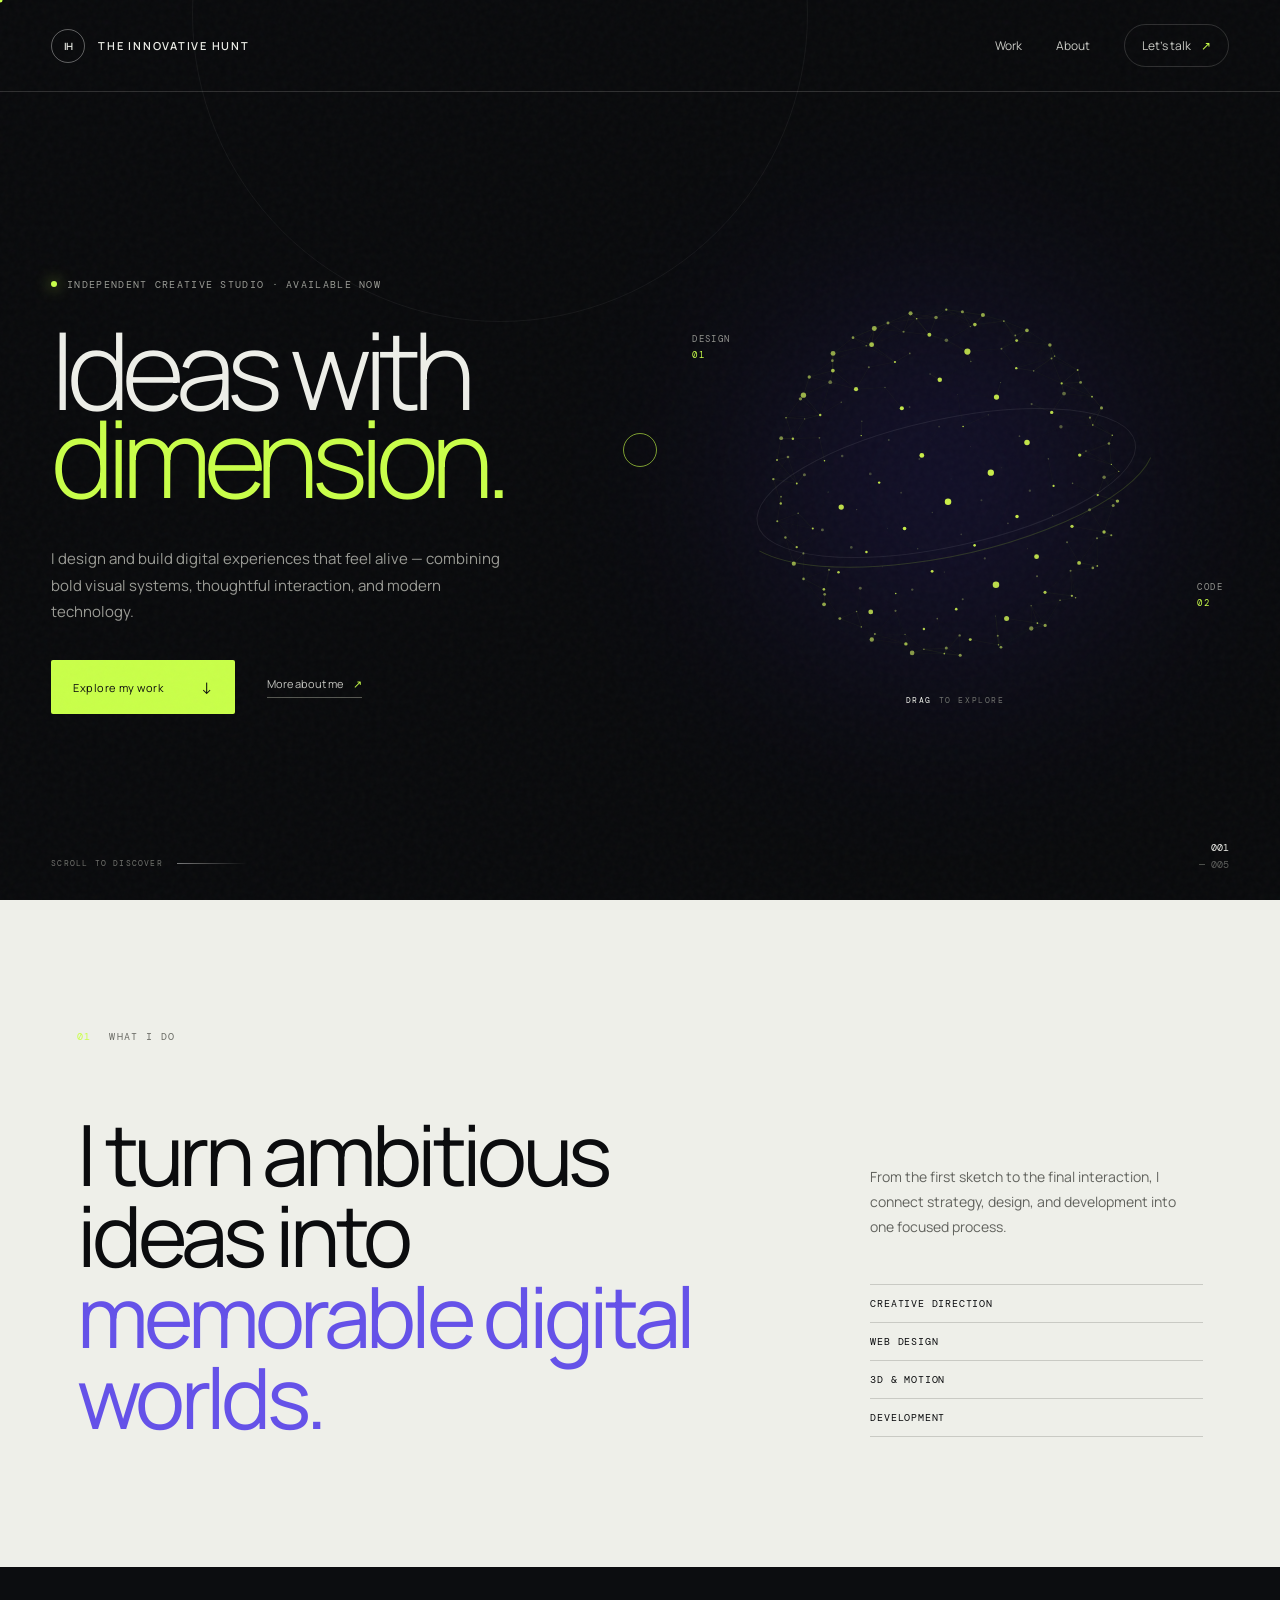
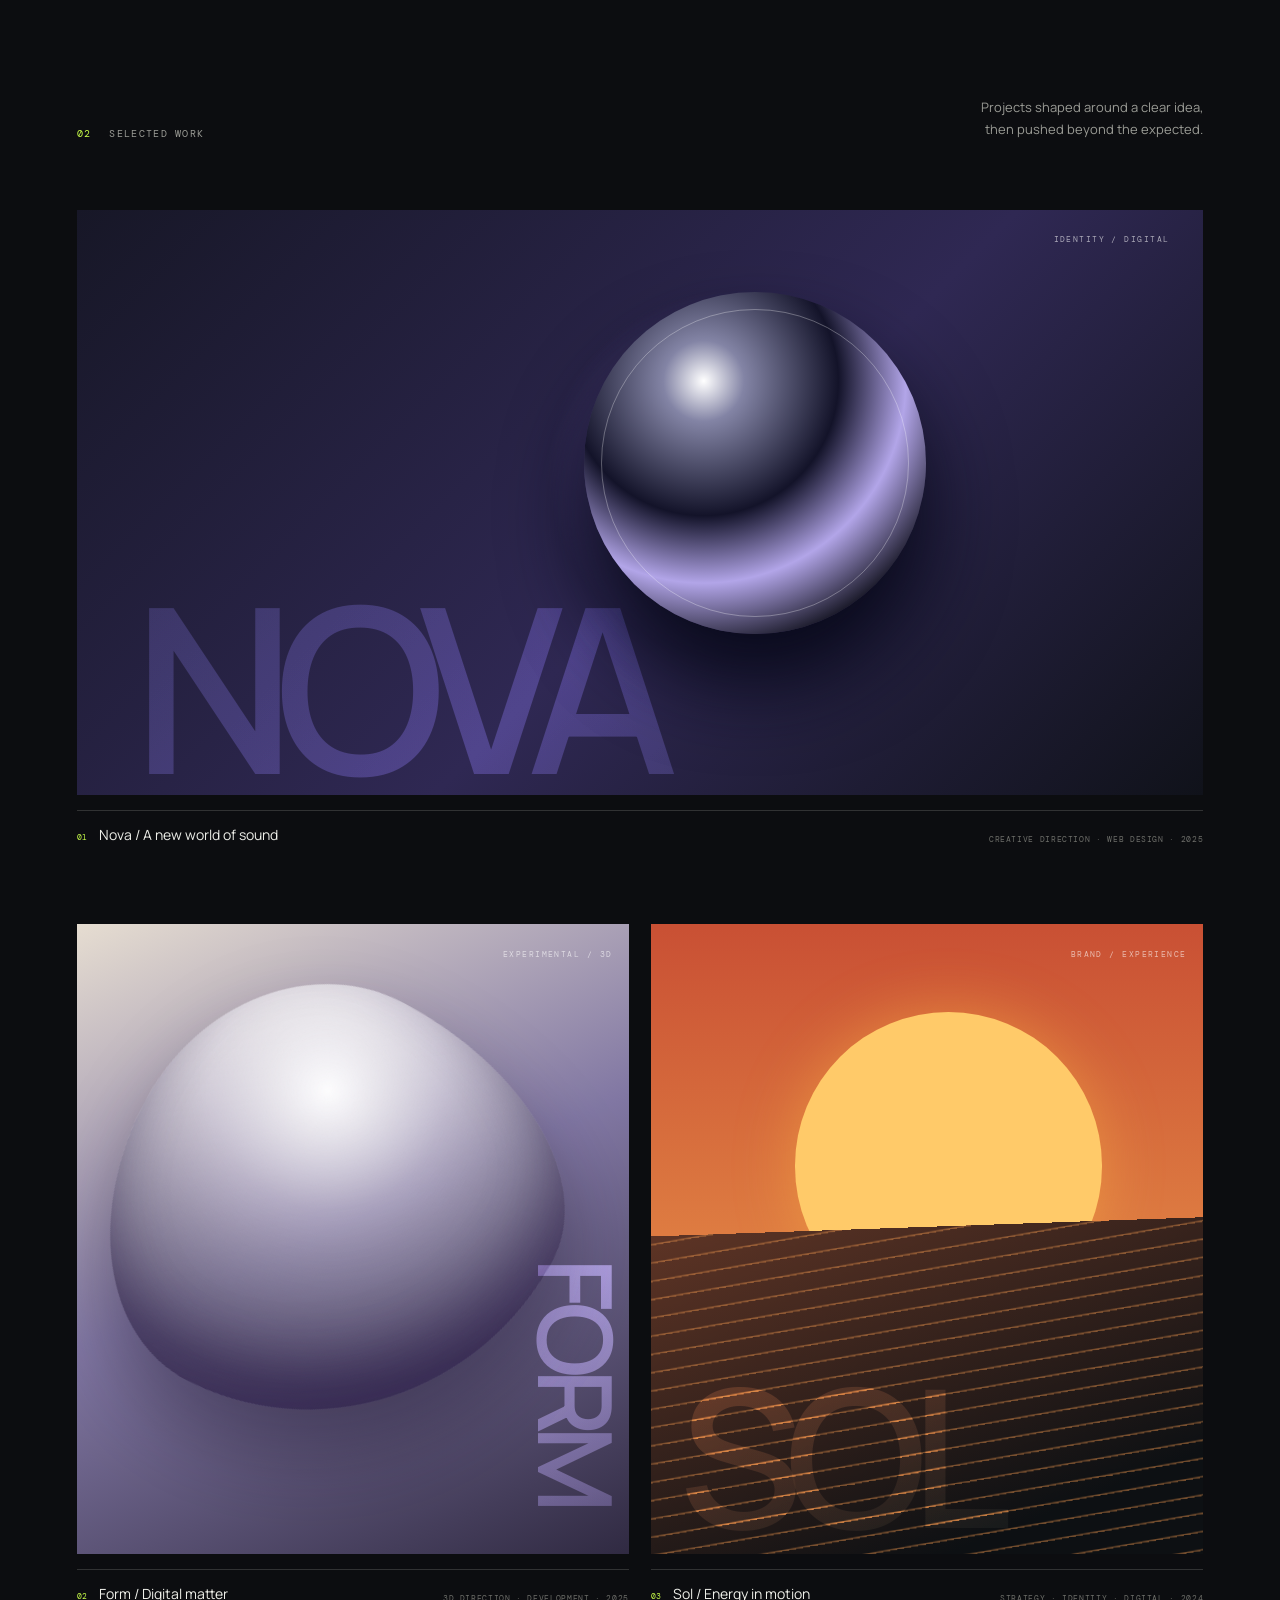
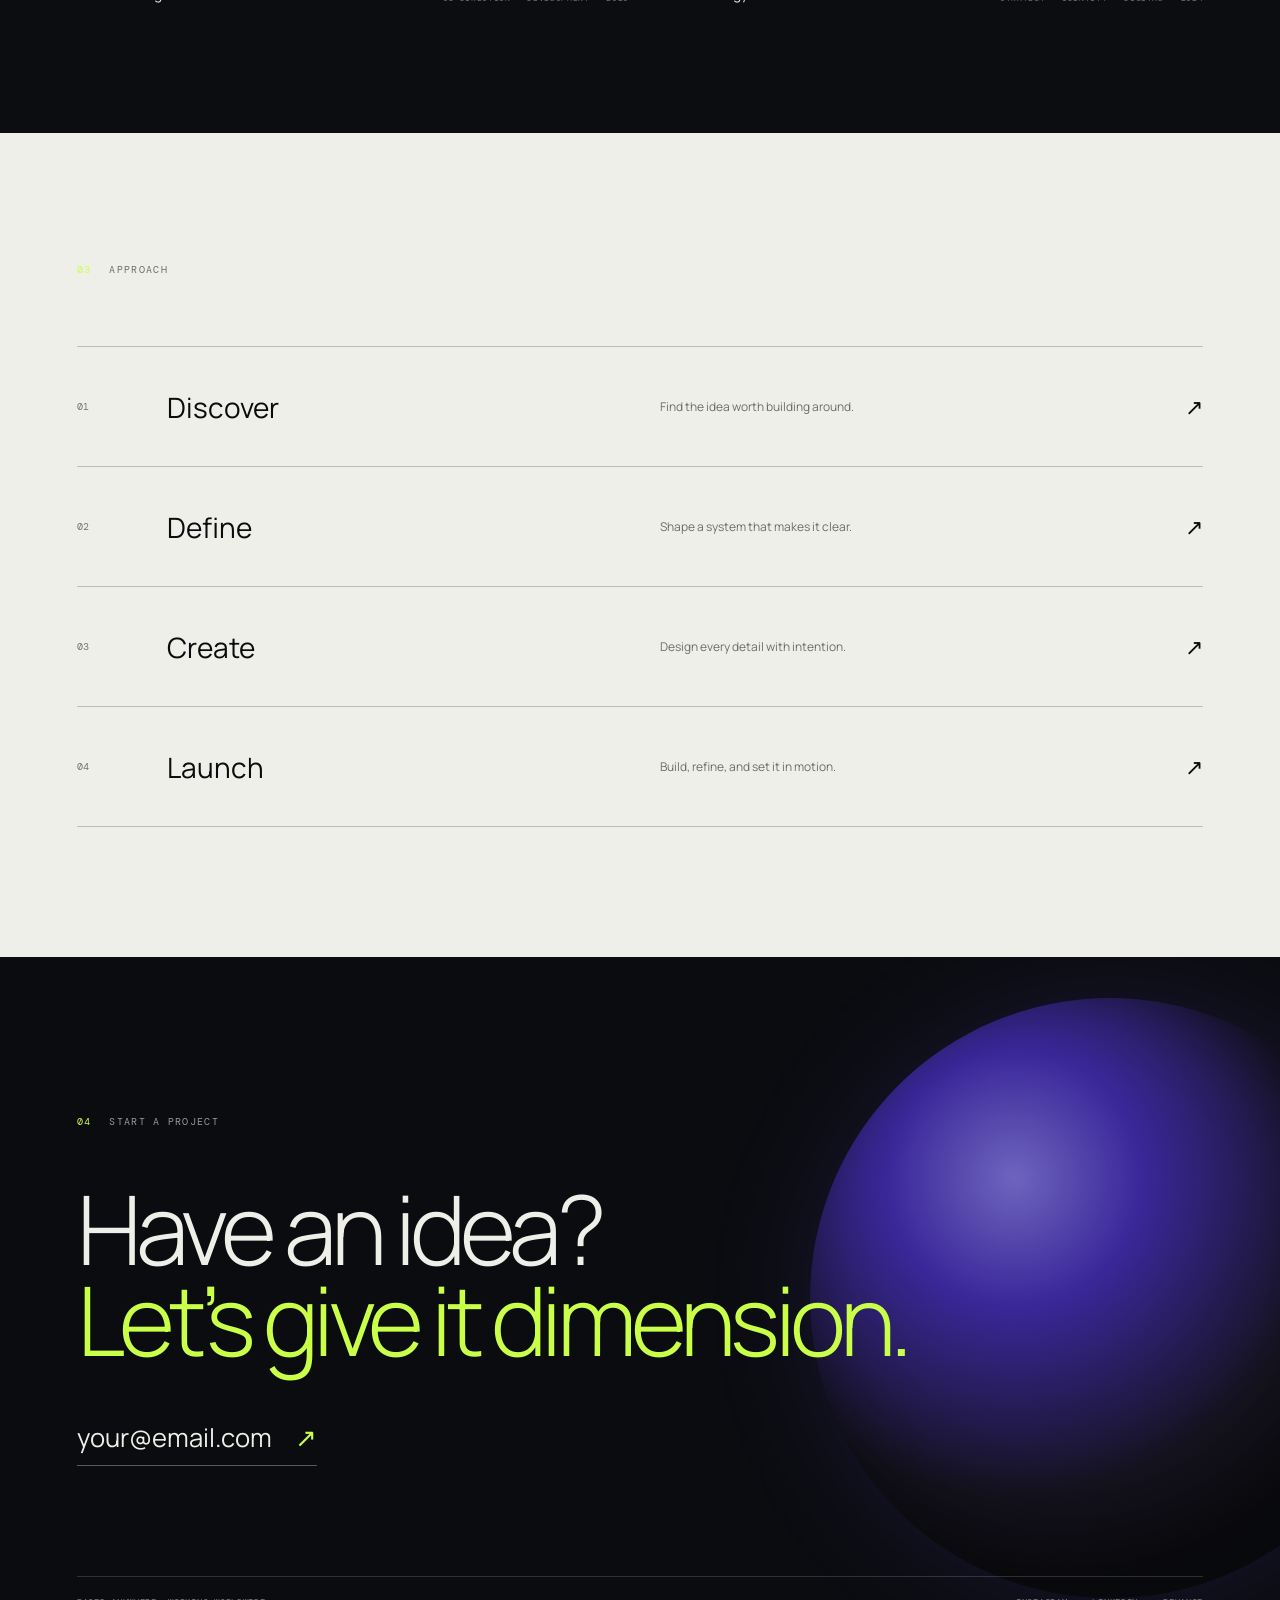
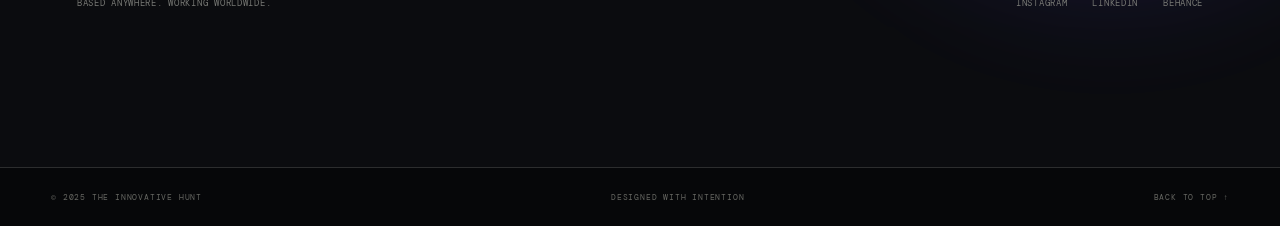
==== index.html @ 18817407 "Launch 3D portfolio website" ====
<!doctype html>
<html lang="en">
<head>
  <meta charset="UTF-8" />
  <meta name="viewport" content="width=device-width, initial-scale=1.0" />
  <meta name="description" content="The Innovative Hunt — a creative developer portfolio." />
  <title>The Innovative Hunt — Creative Portfolio</title>
  <link rel="stylesheet" href="styles.css" />
</head>
<body>
  <div class="noise" aria-hidden="true"></div>
  <div class="cursor-dot" aria-hidden="true"></div>
  <div class="cursor-ring" aria-hidden="true"></div>

  <header class="nav-wrap">
    <a class="brand magnetic" href="#top" aria-label="The Innovative Hunt home">
      <span class="brand-mark">IH</span>
      <span>THE INNOVATIVE HUNT</span>
    </a>
    <nav aria-label="Primary navigation">
      <a href="#work">Work</a>
      <a href="#about">About</a>
      <a class="nav-cta magnetic" href="#contact">Let’s talk <span>↗</span></a>
    </nav>
  </header>

  <main>
    <section class="hero" id="top">
      <div class="hero-copy reveal">
        <p class="eyebrow"><span></span> Independent creative studio · Available now</p>
        <h1>Ideas with<br><em>dimension.</em></h1>
        <p class="hero-description">I design and build digital experiences that feel alive — combining bold visual systems, thoughtful interaction, and modern technology.</p>
        <div class="hero-actions">
          <a class="button button-primary magnetic" href="#work">Explore my work <span>↓</span></a>
          <a class="text-link" href="#about">More about me <span>↗</span></a>
        </div>
      </div>

      <div class="hero-visual reveal" aria-label="Interactive 3D particle sculpture">
        <div class="visual-glow"></div>
        <canvas id="orb"></canvas>
        <div class="orbit-label orbit-label-one">DESIGN <span>01</span></div>
        <div class="orbit-label orbit-label-two">CODE <span>02</span></div>
        <div class="visual-caption"><span>DRAG</span> TO EXPLORE</div>
      </div>

      <div class="scroll-cue" aria-hidden="true">
        <span>Scroll to discover</span>
        <i></i>
      </div>
      <div class="hero-index" aria-hidden="true">001<br><span>— 005</span></div>
    </section>

    <section class="manifesto section-pad" id="about">
      <div class="section-kicker reveal"><span>01</span> What I do</div>
      <div class="manifesto-grid">
        <h2 class="reveal">I turn ambitious ideas into <em>memorable digital worlds.</em></h2>
        <div class="manifesto-copy reveal">
          <p>From the first sketch to the final interaction, I connect strategy, design, and development into one focused process.</p>
          <div class="services">
            <span>Creative direction</span>
            <span>Web design</span>
            <span>3D & motion</span>
            <span>Development</span>
          </div>
        </div>
      </div>
    </section>

    <section class="work section-pad" id="work">
      <div class="work-heading reveal">
        <div class="section-kicker"><span>02</span> Selected work</div>
        <p>Projects shaped around a clear idea,<br>then pushed beyond the expected.</p>
      </div>

      <div class="projects">
        <article class="project project-wide tilt-card reveal">
          <div class="project-art art-one">
            <div class="chrome-sphere"></div>
            <div class="project-word">NOVA</div>
            <span class="art-tag">IDENTITY / DIGITAL</span>
          </div>
          <div class="project-meta">
            <div><span>01</span><h3>Nova / A new world of sound</h3></div>
            <p>Creative direction · Web design · 2025</p>
          </div>
        </article>

        <article class="project tilt-card reveal">
          <div class="project-art art-two">
            <div class="glass-form"></div>
            <div class="project-word vertical">FORM</div>
            <span class="art-tag">EXPERIMENTAL / 3D</span>
          </div>
          <div class="project-meta">
            <div><span>02</span><h3>Form / Digital matter</h3></div>
            <p>3D direction · Development · 2025</p>
          </div>
        </article>

        <article class="project tilt-card reveal">
          <div class="project-art art-three">
            <div class="sun-disc"></div>
            <div class="terrain"></div>
            <div class="project-word">SOL</div>
            <span class="art-tag">BRAND / EXPERIENCE</span>
          </div>
          <div class="project-meta">
            <div><span>03</span><h3>Sol / Energy in motion</h3></div>
            <p>Strategy · Identity · Digital · 2024</p>
          </div>
        </article>
      </div>
    </section>

    <section class="process section-pad">
      <div class="section-kicker reveal"><span>03</span> Approach</div>
      <div class="process-list">
        <div class="process-item reveal"><span>01</span><h3>Discover</h3><p>Find the idea worth building around.</p><i>↗</i></div>
        <div class="process-item reveal"><span>02</span><h3>Define</h3><p>Shape a system that makes it clear.</p><i>↗</i></div>
        <div class="process-item reveal"><span>03</span><h3>Create</h3><p>Design every detail with intention.</p><i>↗</i></div>
        <div class="process-item reveal"><span>04</span><h3>Launch</h3><p>Build, refine, and set it in motion.</p><i>↗</i></div>
      </div>
    </section>

    <section class="contact section-pad" id="contact">
      <div class="contact-orb" aria-hidden="true"></div>
      <p class="section-kicker reveal"><span>04</span> Start a project</p>
      <h2 class="reveal">Have an idea?<br><em>Let’s give it dimension.</em></h2>
      <a class="contact-link magnetic reveal" href="mailto:your@email.com">your@email.com <span>↗</span></a>
      <div class="contact-bottom">
        <p>Based anywhere. Working worldwide.</p>
        <div><a href="#">Instagram</a><a href="#">LinkedIn</a><a href="#">Behance</a></div>
      </div>
    </section>
  </main>

  <footer>
    <span>© 2025 The Innovative Hunt</span>
    <span>Designed with intention</span>
    <a href="#top">Back to top ↑</a>
  </footer>

  <script src="script.js"></script>
</body>
</html>
---- styles.css ----
@import url('https://fonts.googleapis.com/css2?family=DM+Mono:wght@300;400&family=Manrope:wght@300;400;500;600&display=swap');

:root {
  --ink: #eeefe9;
  --muted: #9a9b95;
  --line: rgba(238, 239, 233, .16);
  --acid: #c9ff49;
  --violet: #795cff;
  --bg: #090a0c;
  --panel: #111217;
}

* { box-sizing: border-box; margin: 0; padding: 0; }
html { scroll-behavior: smooth; }
body {
  background: var(--bg);
  color: var(--ink);
  font-family: "Manrope", Arial, sans-serif;
  overflow-x: hidden;
  cursor: none;
}
a { color: inherit; text-decoration: none; cursor: none; }
::selection { background: var(--acid); color: #08090b; }

.noise {
  position: fixed; inset: 0; z-index: 100; pointer-events: none; opacity: .035;
  background-image: url("data:image/svg+xml,%3Csvg viewBox='0 0 180 180' xmlns='http://www.w3.org/2000/svg'%3E%3Cfilter id='n'%3E%3CfeTurbulence type='fractalNoise' baseFrequency='.9' numOctaves='4' stitchTiles='stitch'/%3E%3C/filter%3E%3Crect width='100%25' height='100%25' filter='url(%23n)' opacity='.9'/%3E%3C/svg%3E");
}
.cursor-dot, .cursor-ring { position: fixed; pointer-events: none; z-index: 200; border-radius: 50%; transform: translate(-50%, -50%); }
.cursor-dot { width: 5px; height: 5px; background: var(--acid); }
.cursor-ring { width: 34px; height: 34px; border: 1px solid rgba(201,255,73,.6); transition: width .2s, height .2s, background .2s; }
body.hovering .cursor-ring { width: 56px; height: 56px; background: rgba(201,255,73,.08); }

.nav-wrap {
  height: 92px; padding: 0 4vw; display: flex; align-items: center; justify-content: space-between;
  position: absolute; top: 0; left: 0; right: 0; z-index: 20; border-bottom: 1px solid var(--line);
}
.brand { display: flex; align-items: center; gap: 13px; font-size: 11px; font-weight: 600; letter-spacing: .16em; }
.brand-mark { display: grid; place-items: center; width: 34px; height: 34px; border: 1px solid rgba(255,255,255,.35); border-radius: 50%; letter-spacing: -.08em; font-size: 10px; }
nav { display: flex; align-items: center; gap: 34px; font-size: 12px; }
nav > a { color: #c9cac5; transition: color .2s; }
nav > a:hover { color: white; }
.nav-cta { border: 1px solid var(--line); border-radius: 30px; padding: 12px 17px; }
.nav-cta span { color: var(--acid); margin-left: 8px; }

.hero { min-height: 100vh; position: relative; display: grid; grid-template-columns: 51% 49%; padding: 120px 4vw 55px; overflow: hidden; }
.hero::before { content: ""; position: absolute; width: 48vw; height: 48vw; top: -23vw; left: 15%; border: 1px solid rgba(255,255,255,.05); border-radius: 50%; }
.hero-copy { z-index: 3; align-self: center; padding-top: 3vh; }
.eyebrow, .section-kicker { font-family: "DM Mono", monospace; font-size: 10px; letter-spacing: .13em; text-transform: uppercase; color: var(--muted); }
.eyebrow { display: flex; align-items: center; gap: 10px; margin-bottom: 34px; }
.eyebrow > span { width: 6px; height: 6px; border-radius: 50%; background: var(--acid); box-shadow: 0 0 15px var(--acid); }
.hero h1 { font-size: clamp(64px, 8.4vw, 144px); line-height: .82; letter-spacing: -.07em; font-weight: 300; position: relative; z-index: 4; }
.hero h1 em, .manifesto h2 em, .contact h2 em { color: var(--acid); font-style: normal; }
.hero-description { width: min(460px, 85%); font-size: 15px; line-height: 1.75; color: var(--muted); margin-top: 45px; }
.hero-actions { display: flex; align-items: center; gap: 32px; margin-top: 35px; }
.button { display: inline-flex; align-items: center; gap: 38px; padding: 16px 22px; font-size: 11px; letter-spacing: .05em; border-radius: 2px; }
.button-primary { background: var(--acid); color: #090a0c; }
.button span { font-size: 16px; }
.text-link { font-size: 11px; color: #c3c4bf; border-bottom: 1px solid #555751; padding-bottom: 6px; }
.text-link span { margin-left: 8px; color: var(--acid); }

.hero-visual { position: relative; z-index: 2; min-height: 600px; align-self: center; }
.visual-glow { position: absolute; width: 60%; height: 60%; left: 20%; top: 20%; background: #4f36df; filter: blur(120px); border-radius: 50%; opacity: .18; }
#orb { width: 100%; height: 100%; display: block; position: absolute; inset: 0; touch-action: none; }
.orbit-label { position: absolute; z-index: 3; font: 9px "DM Mono", monospace; letter-spacing: .16em; color: #92938e; display: flex; flex-direction: column; gap: 4px; }
.orbit-label span { color: var(--acid); }
.orbit-label-one { top: 25%; left: 7%; }
.orbit-label-two { bottom: 29%; right: 1%; }
.visual-caption { position: absolute; bottom: 13%; left: 44%; font: 8px "DM Mono", monospace; letter-spacing: .2em; color: #6f716d; }
.visual-caption span { color: var(--ink); }
.scroll-cue { position: absolute; bottom: 32px; left: 4vw; display: flex; align-items: center; gap: 14px; font: 8px "DM Mono", monospace; text-transform: uppercase; letter-spacing: .15em; color: #70716d; }
.scroll-cue i { display: block; width: 70px; height: 1px; background: linear-gradient(90deg, #777, transparent); }
.hero-index { position: absolute; right: 4vw; bottom: 27px; font: 10px/1.7 "DM Mono", monospace; color: var(--ink); text-align: right; }
.hero-index span { color: #5d5e5b; }

.section-pad { padding: 130px 6vw; }
.section-kicker { display: flex; gap: 18px; align-items: center; }
.section-kicker span { color: var(--acid); }
.manifesto { background: var(--ink); color: #0b0c0e; position: relative; }
.manifesto .section-kicker { color: #6a6b65; }
.manifesto-grid { display: grid; grid-template-columns: 2fr 1fr; gap: 10vw; align-items: end; margin-top: 70px; }
.manifesto h2 { font-size: clamp(48px, 6.6vw, 105px); line-height: .96; letter-spacing: -.055em; font-weight: 400; }
.manifesto h2 em { color: #6552e8; }
.manifesto-copy > p { font-size: 14px; line-height: 1.8; color: #62635e; margin-bottom: 45px; }
.services { border-top: 1px solid #c9cac4; }
.services span { display: block; border-bottom: 1px solid #c9cac4; padding: 12px 0; font: 10px "DM Mono", monospace; text-transform: uppercase; letter-spacing: .08em; }

.work { background: #0c0d10; }
.work-heading { display: flex; justify-content: space-between; align-items: end; margin-bottom: 70px; }
.work-heading > p { text-align: right; color: var(--muted); font-size: 13px; line-height: 1.65; }
.projects { display: grid; grid-template-columns: 1fr 1fr; gap: 80px 22px; }
.project-wide { grid-column: 1 / -1; }
.project { perspective: 1200px; }
.project-art { height: 65vh; min-height: 480px; position: relative; overflow: hidden; transform-style: preserve-3d; transition: transform .18s ease-out; }
.project:not(.project-wide) .project-art { height: 70vh; }
.art-one { background: radial-gradient(circle at 58% 45%, #6957a2, transparent 25%), linear-gradient(135deg, #171727 0%, #2f2853 55%, #10121a 100%); }
.project-word { position: absolute; z-index: 3; left: 5%; bottom: 5%; font-size: clamp(80px, 18vw, 280px); line-height: .7; font-weight: 600; letter-spacing: -.09em; color: rgba(231,232,229,.87); mix-blend-mode: overlay; transform: translateZ(35px); }
.chrome-sphere { position: absolute; z-index: 2; width: 38vh; height: 38vh; border-radius: 50%; left: 45%; top: 14%; background: radial-gradient(circle at 35% 26%, #fff 0%, #8384a5 12%, #131329 40%, #b2a5e8 60%, #080912 82%); box-shadow: 0 50px 80px #08091a; transform: translateZ(70px); }
.chrome-sphere::after { content: ""; position: absolute; inset: 5%; border: 1px solid rgba(255,255,255,.3); border-radius: 50%; }
.art-tag { position: absolute; right: 3%; top: 4%; font: 8px "DM Mono", monospace; letter-spacing: .18em; color: rgba(255,255,255,.6); transform: translateZ(20px); }
.project-meta { display: flex; justify-content: space-between; align-items: flex-end; border-top: 1px solid var(--line); margin-top: 15px; padding-top: 14px; }
.project-meta > div { display: flex; align-items: baseline; gap: 12px; }
.project-meta span { color: var(--acid); font: 8px "DM Mono", monospace; }
.project-meta h3 { font-size: 14px; font-weight: 400; }
.project-meta p { font: 8px "DM Mono", monospace; text-transform: uppercase; letter-spacing: .08em; color: #6d6e69; }
.art-two { background: linear-gradient(155deg, #e6ddd1, #8177a3 48%, #302a42 100%); }
.glass-form { position: absolute; width: 34vw; height: 34vw; min-width: 340px; min-height: 340px; border-radius: 42% 58% 62% 38% / 48% 36% 64% 52%; left: 7%; top: 11%; background: radial-gradient(circle at 36% 26%, rgba(255,255,255,.95), rgba(255,255,255,.1) 28%, rgba(26,15,50,.45) 70%), linear-gradient(145deg, rgba(255,255,255,.7), rgba(69,48,116,.4)); box-shadow: inset -25px -30px 60px rgba(39,22,81,.45), 20px 35px 80px rgba(26,18,46,.4); transform: rotate(28deg) translateZ(60px); filter: saturate(.8); }
.project-word.vertical { font-size: 8vw; writing-mode: vertical-rl; right: 3%; left: auto; bottom: 8%; color: rgba(250,250,250,.75); }
.art-three { background: linear-gradient(180deg, #c95034 0%, #df7e42 52%, #33221e 53%, #0e1114 100%); }
.sun-disc { position: absolute; width: 24vw; height: 24vw; border-radius: 50%; background: #ffca69; box-shadow: 0 0 60px rgba(255,185,70,.45); top: 14%; left: 26%; transform: translateZ(20px); }
.terrain { position: absolute; inset: 48% -10% -30%; background: repeating-linear-gradient(172deg, transparent 0 16px, rgba(240,152,78,.45) 17px 18px), linear-gradient(160deg, #623626, #0d1013 60%); transform: rotate(-2deg) translateZ(50px); }
.art-three .project-word { color: rgba(255,236,203,.65); font-size: 15vw; }

.process { background: var(--ink); color: #0a0b0d; }
.process .section-kicker { color: #6d6e69; }
.process-list { margin-top: 70px; border-top: 1px solid #bcbdb7; }
.process-item { display: grid; grid-template-columns: 70px 1fr 1fr 50px; gap: 20px; align-items: center; border-bottom: 1px solid #bcbdb7; min-height: 120px; transition: padding .25s, background .25s; }
.process-item:hover { padding: 0 20px; background: var(--acid); }
.process-item > span { font: 10px "DM Mono", monospace; color: #747570; }
.process-item h3 { font-size: 28px; font-weight: 400; }
.process-item p { color: #6d6e69; font-size: 12px; }
.process-item i { font-style: normal; font-size: 22px; text-align: right; }

.contact { min-height: 90vh; display: flex; flex-direction: column; justify-content: center; position: relative; overflow: hidden; background: #0b0c0f; }
.contact-orb { position: absolute; width: 600px; height: 600px; right: -130px; top: 5%; border-radius: 50%; background: radial-gradient(circle at 34% 30%, #9082f8 0, #4a31c8 22%, #181523 55%, #0b0c0f 72%); box-shadow: inset -40px -40px 80px #09090c, 0 0 120px rgba(97,73,236,.2); opacity: .75; }
.contact > *:not(.contact-orb) { position: relative; z-index: 2; }
.contact h2 { font-weight: 300; font-size: clamp(54px, 7.5vw, 120px); line-height: .95; letter-spacing: -.06em; margin: 55px 0; }
.contact-link { font-size: clamp(18px, 2vw, 32px); border-bottom: 1px solid #595a57; padding: 0 0 10px; width: fit-content; }
.contact-link span { color: var(--acid); margin-left: 18px; }
.contact-bottom { display: flex; justify-content: space-between; border-top: 1px solid var(--line); padding-top: 20px; margin-top: 110px; font: 9px "DM Mono", monospace; text-transform: uppercase; letter-spacing: .08em; color: #777874; }
.contact-bottom div { display: flex; gap: 25px; }
.contact-bottom a:hover { color: var(--acid); }
footer { display: flex; justify-content: space-between; padding: 24px 4vw; background: #060709; border-top: 1px solid var(--line); font: 8px "DM Mono", monospace; text-transform: uppercase; letter-spacing: .1em; color: #666762; }

.reveal { opacity: 0; transform: translateY(28px); transition: opacity .8s ease, transform .8s cubic-bezier(.2,.8,.2,1); }
.reveal.visible { opacity: 1; transform: translateY(0); }

@media (max-width: 900px) {
  body { cursor: auto; } a { cursor: pointer; } .cursor-dot, .cursor-ring { display: none; }
  .nav-wrap { height: 72px; } nav > a:not(.nav-cta) { display: none; }
  .hero { grid-template-columns: 1fr; padding-top: 120px; min-height: auto; }
  .hero-copy { align-self: start; }
  .hero h1 { font-size: clamp(64px, 19vw, 120px); }
  .hero-visual { height: 520px; min-height: 0; margin-top: -20px; }
  .scroll-cue, .hero-index { display: none; }
  .section-pad { padding: 90px 6vw; }
  .manifesto-grid { grid-template-columns: 1fr; gap: 55px; }
  .manifesto-copy { max-width: 500px; }
  .work-heading { display: block; }
  .work-heading > p { text-align: left; margin-top: 25px; }
  .projects { grid-template-columns: 1fr; gap: 60px; }
  .project-wide { grid-column: auto; }
  .project-art, .project:not(.project-wide) .project-art { height: 62vw; min-height: 400px; }
  .project-meta { display: block; }
  .project-meta p { margin: 10px 0 0 24px; }
  .process-item { grid-template-columns: 45px 1fr 30px; }
  .process-item p { display: none; }
  .contact-orb { width: 440px; height: 440px; opacity: .5; }
}

@media (max-width: 560px) {
  .brand > span:last-child { display: none; }
  .nav-cta { padding: 10px 14px; }
  .hero { padding-left: 5vw; padding-right: 5vw; }
  .hero-description { width: 100%; }
  .hero-actions { align-items: flex-start; flex-direction: column; gap: 22px; }
  .hero-visual { height: 410px; }
  .visual-caption { left: 34%; }
  .section-pad { padding: 75px 5vw; }
  .project-art, .project:not(.project-wide) .project-art { min-height: 420px; height: 110vw; }
  .chrome-sphere { width: 58vw; height: 58vw; left: 30%; top: 20%; }
  .glass-form { left: -18%; top: 17%; }
  .sun-disc { width: 54vw; height: 54vw; left: 21%; }
  .project-meta > div { align-items: flex-start; }
  .project-meta h3 { line-height: 1.4; }
  .contact { min-height: 80vh; }
  .contact h2 { font-size: 15vw; }
  .contact-link { font-size: 16px; }
  .contact-bottom { display: block; margin-top: 80px; line-height: 1.7; }
  .contact-bottom div { margin-top: 16px; flex-wrap: wrap; }
  footer span:nth-child(2) { display: none; }
}

@media (prefers-reduced-motion: reduce) {
  html { scroll-behavior: auto; }
  *, *::before, *::after { animation: none !important; transition-duration: .01ms !important; }
  .reveal { opacity: 1; transform: none; }
}
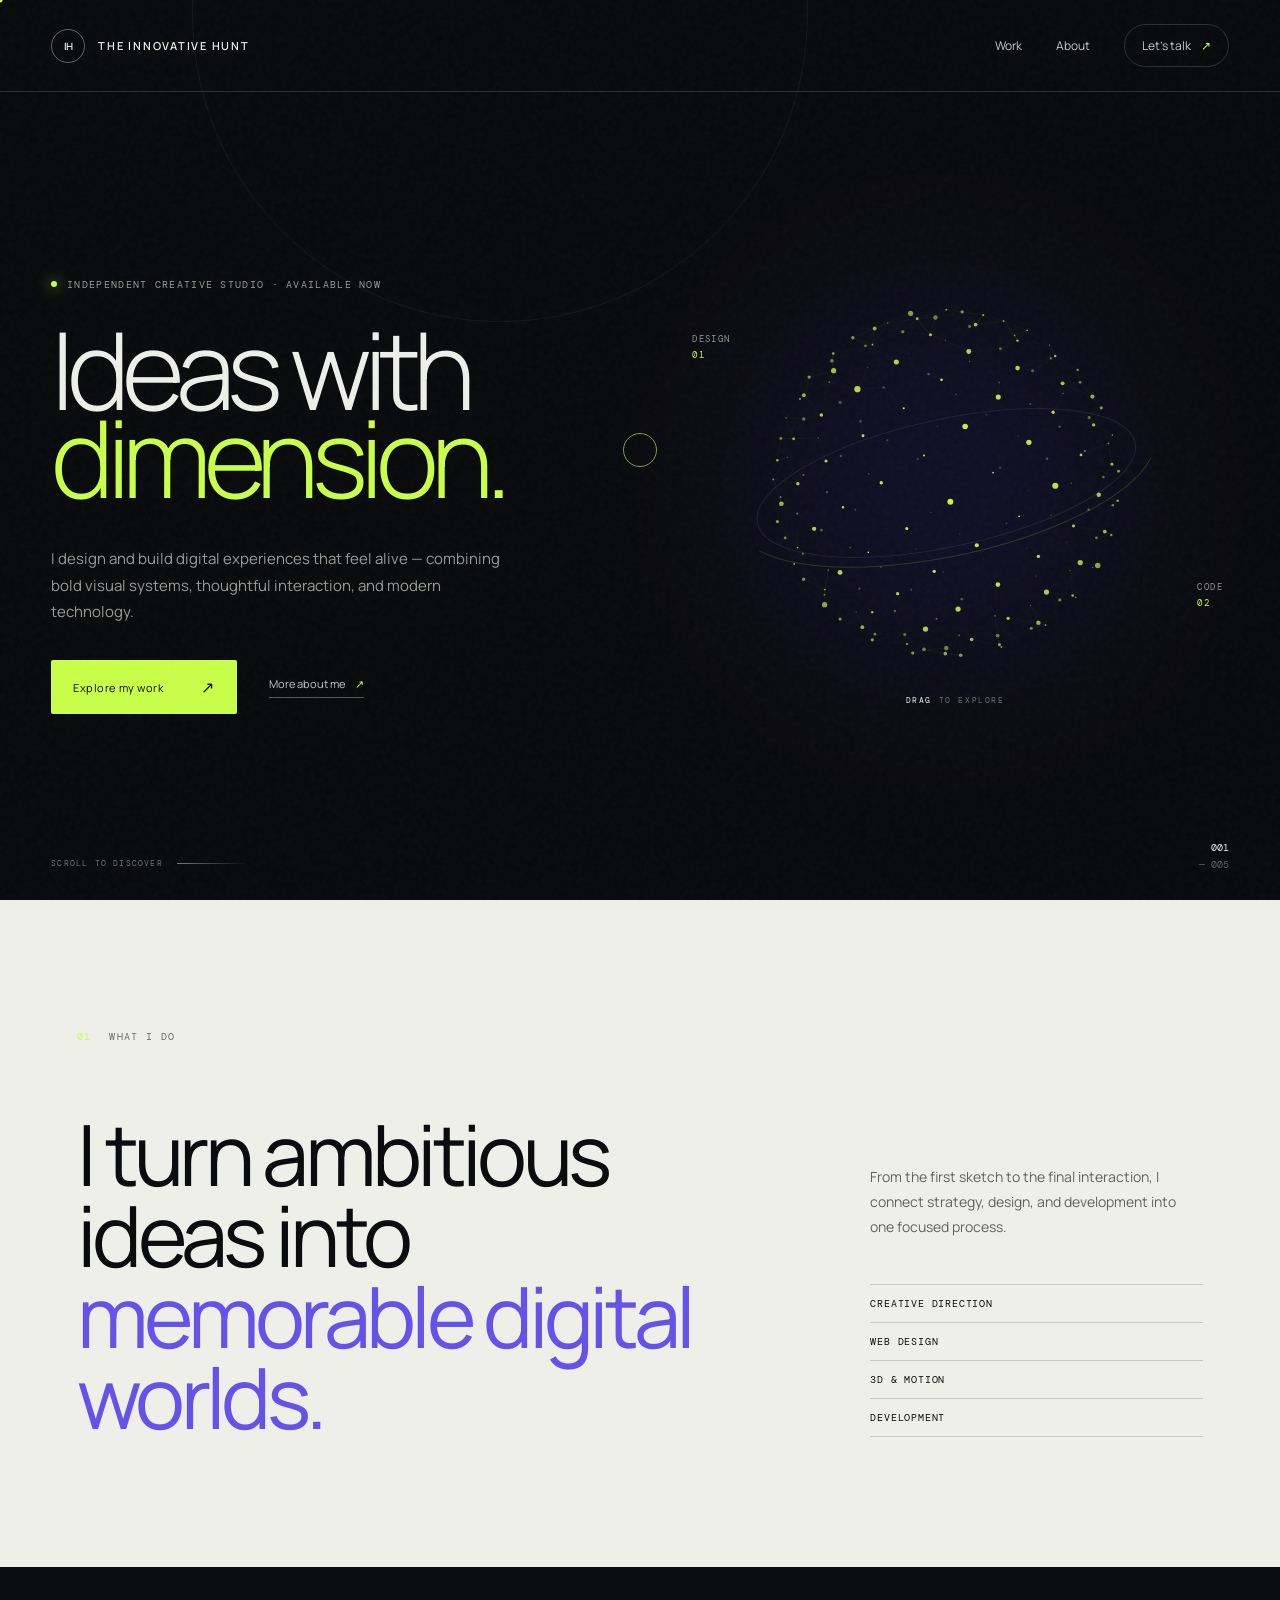
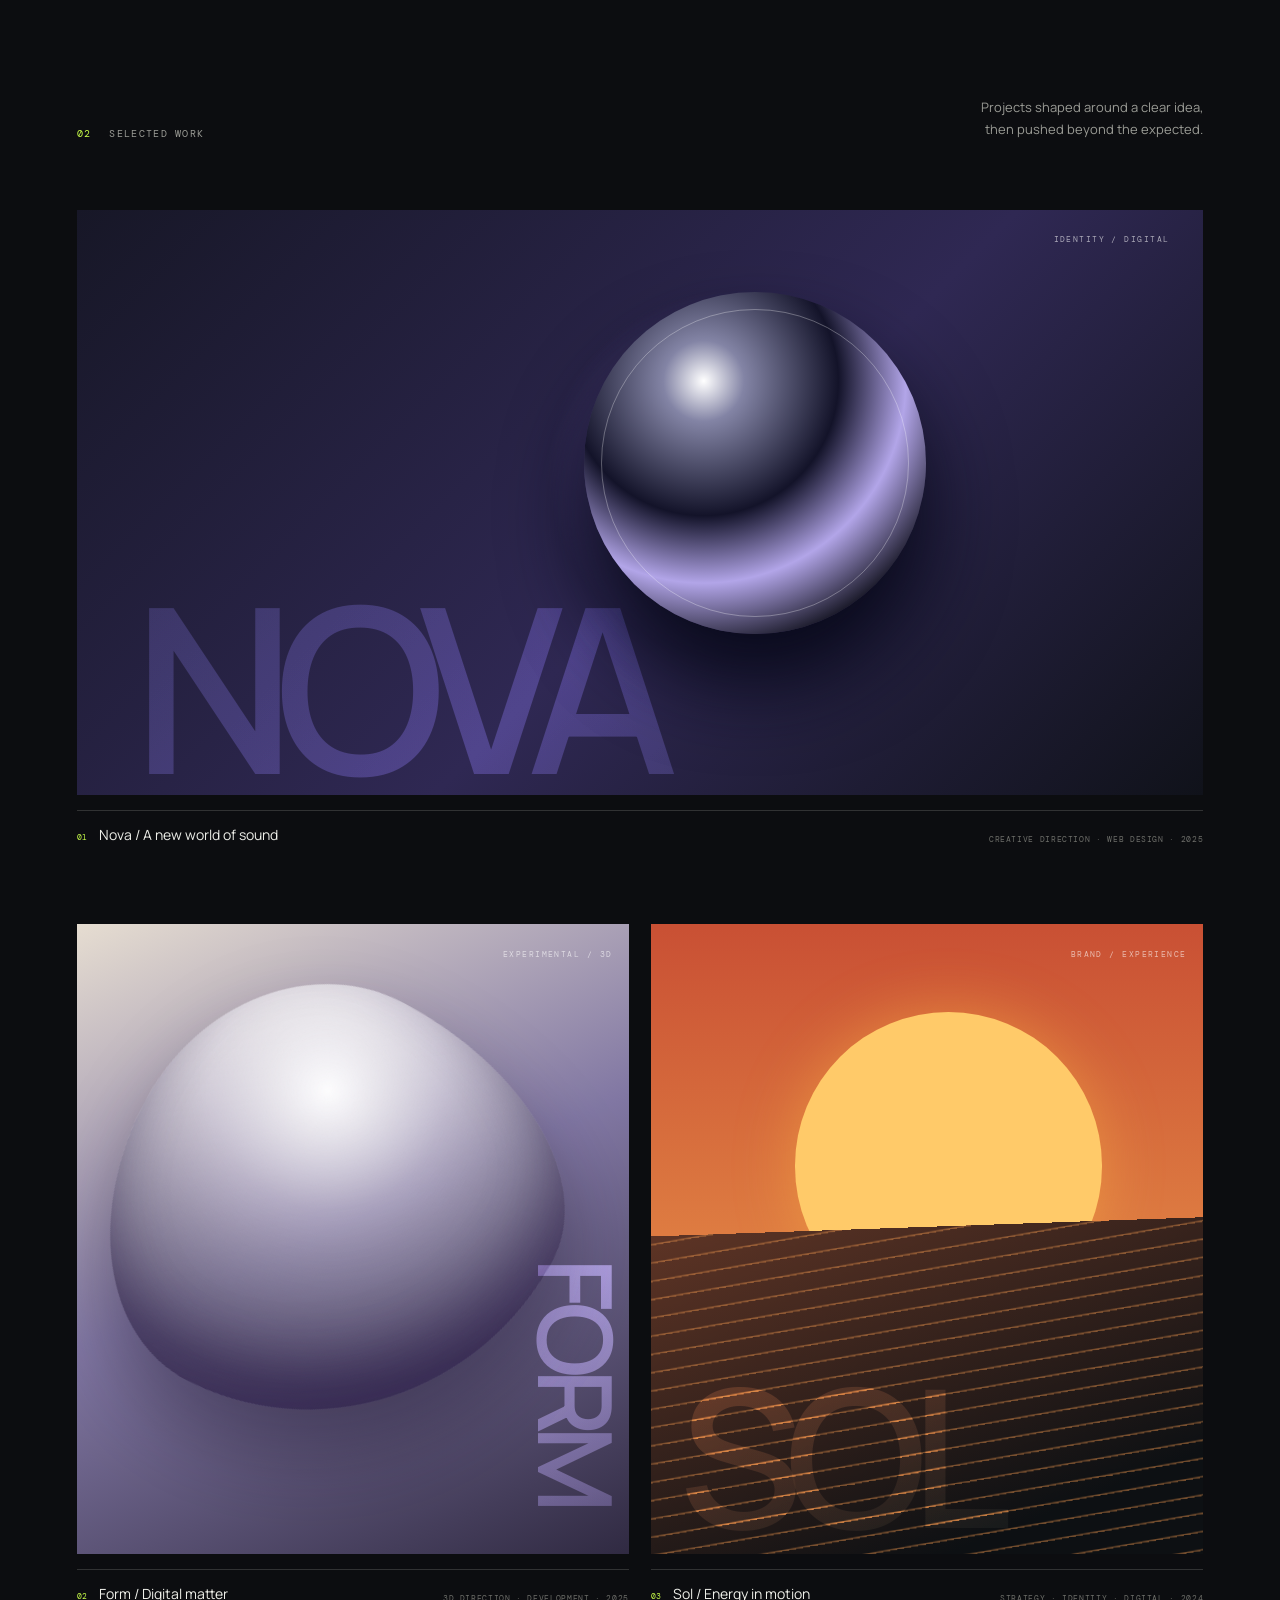
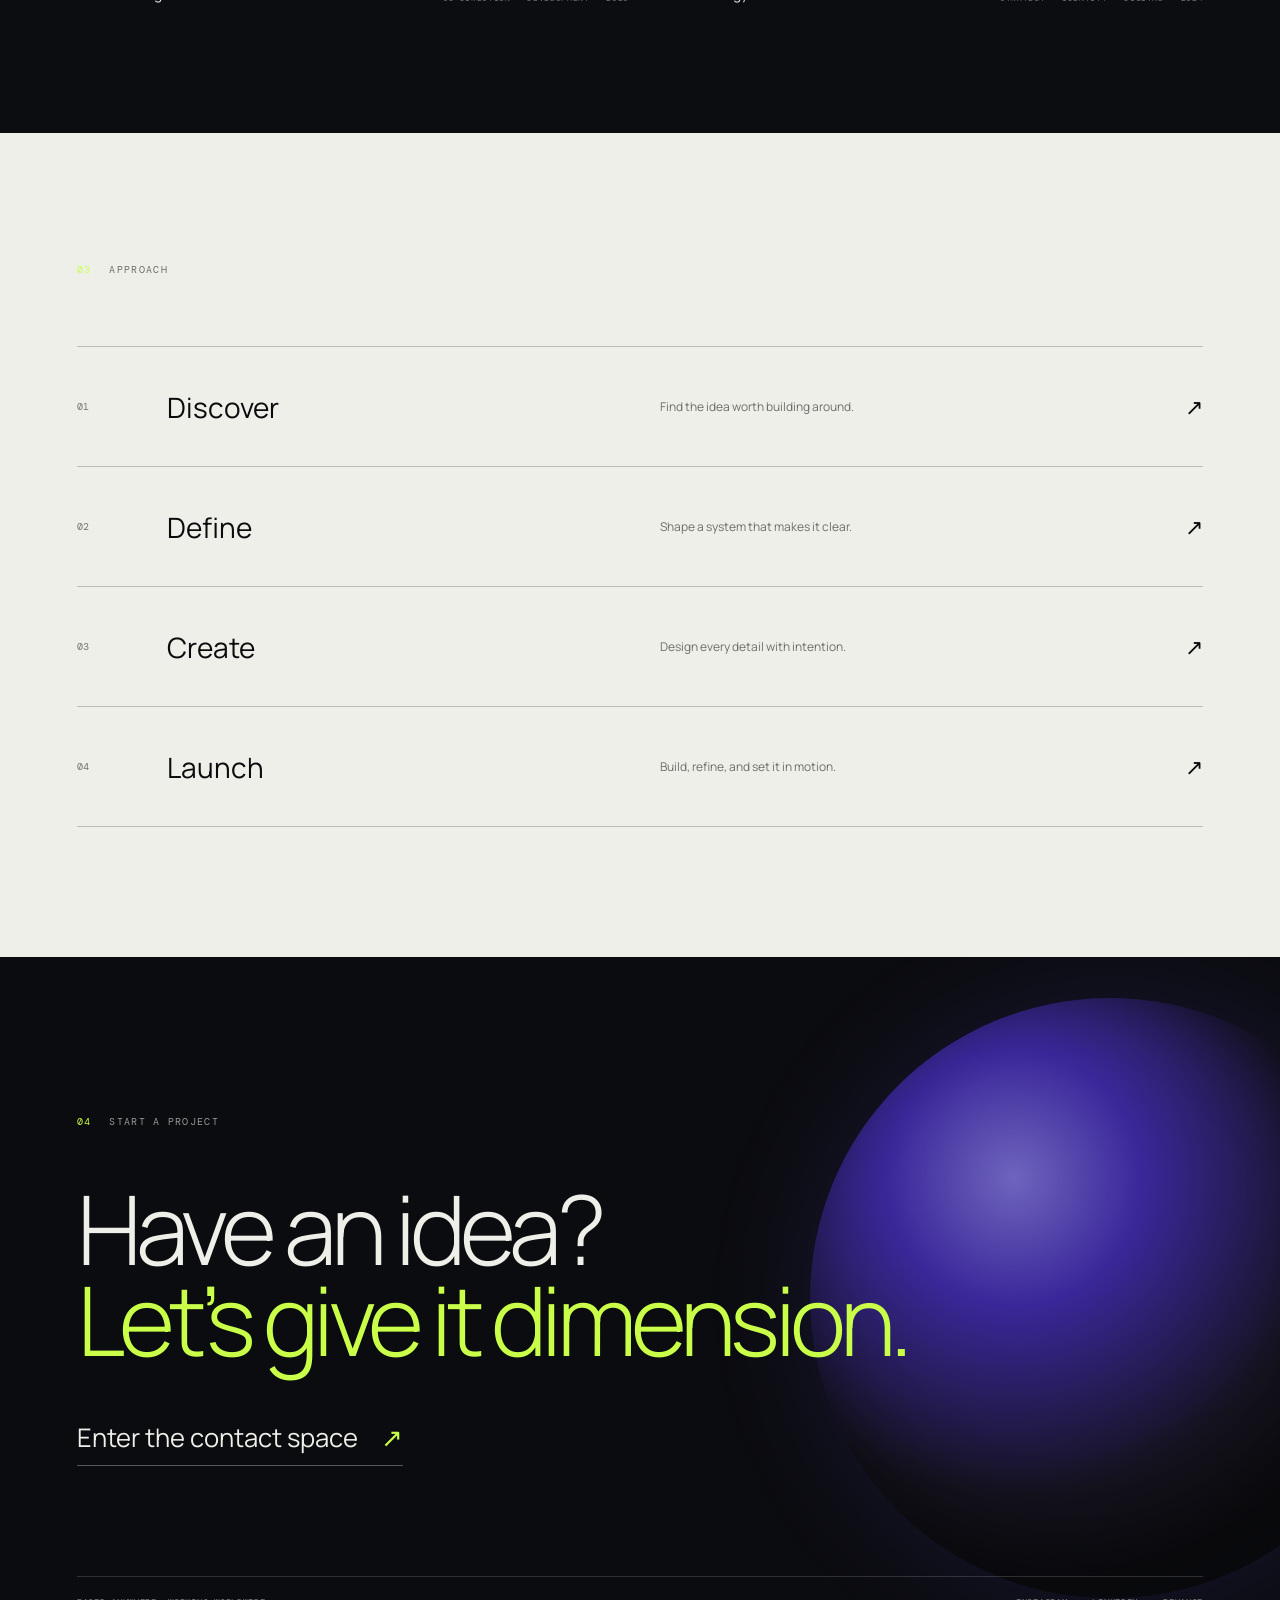
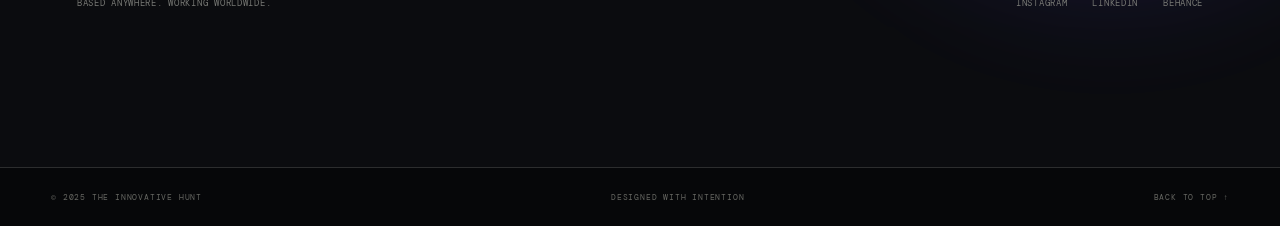
==== commit 03ac9a80: "Expand portfolio with interactive 3D pages" ====
--- a/index.html
+++ b/index.html
@@ -6,6 +6,7 @@
   <meta name="description" content="The Innovative Hunt — a creative developer portfolio." />
   <title>The Innovative Hunt — Creative Portfolio</title>
   <link rel="stylesheet" href="styles.css" />
+  <link rel="stylesheet" href="pages.css" />
 </head>
 <body>
   <div class="noise" aria-hidden="true"></div>
@@ -13,15 +14,8 @@
   <div class="cursor-ring" aria-hidden="true"></div>
 
   <header class="nav-wrap">
-    <a class="brand magnetic" href="#top" aria-label="The Innovative Hunt home">
-      <span class="brand-mark">IH</span>
-      <span>THE INNOVATIVE HUNT</span>
-    </a>
-    <nav aria-label="Primary navigation">
-      <a href="#work">Work</a>
-      <a href="#about">About</a>
-      <a class="nav-cta magnetic" href="#contact">Let’s talk <span>↗</span></a>
-    </nav>
+    <a class="brand magnetic" href="#top" aria-label="The Innovative Hunt home"><span class="brand-mark">IH</span><span>THE INNOVATIVE HUNT</span></a>
+    <nav aria-label="Primary navigation"><a href="work.html">Work</a><a href="about.html">About</a><a class="nav-cta magnetic" href="contact.html">Let’s talk <span>↗</span></a></nav>
   </header>
 
   <main>
@@ -30,117 +24,31 @@
         <p class="eyebrow"><span></span> Independent creative studio · Available now</p>
         <h1>Ideas with<br><em>dimension.</em></h1>
         <p class="hero-description">I design and build digital experiences that feel alive — combining bold visual systems, thoughtful interaction, and modern technology.</p>
-        <div class="hero-actions">
-          <a class="button button-primary magnetic" href="#work">Explore my work <span>↓</span></a>
-          <a class="text-link" href="#about">More about me <span>↗</span></a>
-        </div>
+        <div class="hero-actions"><a class="button button-primary magnetic" href="work.html">Explore my work <span>↗</span></a><a class="text-link" href="about.html">More about me <span>↗</span></a></div>
       </div>
-
-      <div class="hero-visual reveal" aria-label="Interactive 3D particle sculpture">
-        <div class="visual-glow"></div>
-        <canvas id="orb"></canvas>
-        <div class="orbit-label orbit-label-one">DESIGN <span>01</span></div>
-        <div class="orbit-label orbit-label-two">CODE <span>02</span></div>
-        <div class="visual-caption"><span>DRAG</span> TO EXPLORE</div>
-      </div>
-
-      <div class="scroll-cue" aria-hidden="true">
-        <span>Scroll to discover</span>
-        <i></i>
-      </div>
-      <div class="hero-index" aria-hidden="true">001<br><span>— 005</span></div>
+      <div class="hero-visual reveal" aria-label="Interactive 3D particle sculpture"><div class="visual-glow"></div><canvas id="orb"></canvas><div class="orbit-label orbit-label-one">DESIGN <span>01</span></div><div class="orbit-label orbit-label-two">CODE <span>02</span></div><div class="visual-caption"><span>DRAG</span> TO EXPLORE</div></div>
+      <div class="scroll-cue" aria-hidden="true"><span>Scroll to discover</span><i></i></div><div class="hero-index" aria-hidden="true">001<br><span>— 005</span></div>
     </section>
 
     <section class="manifesto section-pad" id="about">
       <div class="section-kicker reveal"><span>01</span> What I do</div>
-      <div class="manifesto-grid">
-        <h2 class="reveal">I turn ambitious ideas into <em>memorable digital worlds.</em></h2>
-        <div class="manifesto-copy reveal">
-          <p>From the first sketch to the final interaction, I connect strategy, design, and development into one focused process.</p>
-          <div class="services">
-            <span>Creative direction</span>
-            <span>Web design</span>
-            <span>3D & motion</span>
-            <span>Development</span>
-          </div>
-        </div>
+      <div class="manifesto-grid"><h2 class="reveal">I turn ambitious ideas into <em>memorable digital worlds.</em></h2><div class="manifesto-copy reveal"><p>From the first sketch to the final interaction, I connect strategy, design, and development into one focused process.</p><div class="services"><span>Creative direction</span><span>Web design</span><span>3D & motion</span><span>Development</span></div></div></div>
+    </section>
+
+    <section class="work section-pad" id="work">
+      <div class="work-heading reveal"><div class="section-kicker"><span>02</span> Selected work</div><p>Projects shaped around a clear idea,<br>then pushed beyond the expected.</p></div>
+      <div class="projects">
+        <a class="project project-wide tilt-card reveal" href="nova.html"><div class="project-art art-one"><div class="chrome-sphere"></div><div class="project-word">NOVA</div><span class="art-tag">IDENTITY / DIGITAL</span></div><div class="project-meta"><div><span>01</span><h3>Nova / A new world of sound</h3></div><p>Creative direction · Web design · 2025</p></div></a>
+        <a class="project tilt-card reveal" href="form.html"><div class="project-art art-two"><div class="glass-form"></div><div class="project-word vertical">FORM</div><span class="art-tag">EXPERIMENTAL / 3D</span></div><div class="project-meta"><div><span>02</span><h3>Form / Digital matter</h3></div><p>3D direction · Development · 2025</p></div></a>
+        <a class="project tilt-card reveal" href="sol.html"><div class="project-art art-three"><div class="sun-disc"></div><div class="terrain"></div><div class="project-word">SOL</div><span class="art-tag">BRAND / EXPERIENCE</span></div><div class="project-meta"><div><span>03</span><h3>Sol / Energy in motion</h3></div><p>Strategy · Identity · Digital · 2024</p></div></a>
       </div>
     </section>
 
-    <section class="work section-pad" id="work">
-      <div class="work-heading reveal">
-        <div class="section-kicker"><span>02</span> Selected work</div>
-        <p>Projects shaped around a clear idea,<br>then pushed beyond the expected.</p>
-      </div>
+    <section class="process section-pad"><div class="section-kicker reveal"><span>03</span> Approach</div><div class="process-list"><div class="process-item reveal"><span>01</span><h3>Discover</h3><p>Find the idea worth building around.</p><i>↗</i></div><div class="process-item reveal"><span>02</span><h3>Define</h3><p>Shape a system that makes it clear.</p><i>↗</i></div><div class="process-item reveal"><span>03</span><h3>Create</h3><p>Design every detail with intention.</p><i>↗</i></div><div class="process-item reveal"><span>04</span><h3>Launch</h3><p>Build, refine, and set it in motion.</p><i>↗</i></div></div></section>
 
-      <div class="projects">
-        <article class="project project-wide tilt-card reveal">
-          <div class="project-art art-one">
-            <div class="chrome-sphere"></div>
-            <div class="project-word">NOVA</div>
-            <span class="art-tag">IDENTITY / DIGITAL</span>
-          </div>
-          <div class="project-meta">
-            <div><span>01</span><h3>Nova / A new world of sound</h3></div>
-            <p>Creative direction · Web design · 2025</p>
-          </div>
-        </article>
-
-        <article class="project tilt-card reveal">
-          <div class="project-art art-two">
-            <div class="glass-form"></div>
-            <div class="project-word vertical">FORM</div>
-            <span class="art-tag">EXPERIMENTAL / 3D</span>
-          </div>
-          <div class="project-meta">
-            <div><span>02</span><h3>Form / Digital matter</h3></div>
-            <p>3D direction · Development · 2025</p>
-          </div>
-        </article>
-
-        <article class="project tilt-card reveal">
-          <div class="project-art art-three">
-            <div class="sun-disc"></div>
-            <div class="terrain"></div>
-            <div class="project-word">SOL</div>
-            <span class="art-tag">BRAND / EXPERIENCE</span>
-          </div>
-          <div class="project-meta">
-            <div><span>03</span><h3>Sol / Energy in motion</h3></div>
-            <p>Strategy · Identity · Digital · 2024</p>
-          </div>
-        </article>
-      </div>
-    </section>
-
-    <section class="process section-pad">
-      <div class="section-kicker reveal"><span>03</span> Approach</div>
-      <div class="process-list">
-        <div class="process-item reveal"><span>01</span><h3>Discover</h3><p>Find the idea worth building around.</p><i>↗</i></div>
-        <div class="process-item reveal"><span>02</span><h3>Define</h3><p>Shape a system that makes it clear.</p><i>↗</i></div>
-        <div class="process-item reveal"><span>03</span><h3>Create</h3><p>Design every detail with intention.</p><i>↗</i></div>
-        <div class="process-item reveal"><span>04</span><h3>Launch</h3><p>Build, refine, and set it in motion.</p><i>↗</i></div>
-      </div>
-    </section>
-
-    <section class="contact section-pad" id="contact">
-      <div class="contact-orb" aria-hidden="true"></div>
-      <p class="section-kicker reveal"><span>04</span> Start a project</p>
-      <h2 class="reveal">Have an idea?<br><em>Let’s give it dimension.</em></h2>
-      <a class="contact-link magnetic reveal" href="mailto:your@email.com">your@email.com <span>↗</span></a>
-      <div class="contact-bottom">
-        <p>Based anywhere. Working worldwide.</p>
-        <div><a href="#">Instagram</a><a href="#">LinkedIn</a><a href="#">Behance</a></div>
-      </div>
-    </section>
+    <section class="contact section-pad" id="contact"><div class="contact-orb" aria-hidden="true"></div><p class="section-kicker reveal"><span>04</span> Start a project</p><h2 class="reveal">Have an idea?<br><em>Let’s give it dimension.</em></h2><a class="contact-link magnetic reveal" href="contact.html">Enter the contact space <span>↗</span></a><div class="contact-bottom"><p>Based anywhere. Working worldwide.</p><div><a href="#">Instagram</a><a href="#">LinkedIn</a><a href="#">Behance</a></div></div></section>
   </main>
-
-  <footer>
-    <span>© 2025 The Innovative Hunt</span>
-    <span>Designed with intention</span>
-    <a href="#top">Back to top ↑</a>
-  </footer>
-
-  <script src="script.js"></script>
+  <footer><span>© 2025 The Innovative Hunt</span><span>Designed with intention</span><a href="#top">Back to top ↑</a></footer>
+  <script src="script.js"></script><script src="scenes.js"></script>
 </body>
 </html>
--- a/pages.css
+++ b/pages.css
@@ -0,0 +1,124 @@
+.inner-page { --page-accent: var(--acid); background: #090a0c; }
+.inner-page .nav-wrap { position: absolute; }
+.page-shell { min-height: 100vh; padding-top: 92px; }
+.page-hero { min-height: 86vh; padding: 6vw 4vw 3vw; display: grid; grid-template-columns: 45% 55%; position: relative; overflow: hidden; border-bottom: 1px solid var(--line); }
+.page-hero-copy { align-self: center; position: relative; z-index: 2; }
+.page-number { font: 9px "DM Mono", monospace; letter-spacing: .16em; color: var(--page-accent); margin-bottom: 28px; text-transform: uppercase; }
+.page-title { font-size: clamp(64px, 9.5vw, 160px); font-weight: 300; letter-spacing: -.075em; line-height: .84; }
+.page-title em { display: block; font-style: normal; color: var(--page-accent); }
+.page-intro { max-width: 440px; margin-top: 40px; color: var(--muted); line-height: 1.8; font-size: 14px; }
+.page-scene { position: relative; min-height: 550px; }
+.page-scene::before { content: ""; position: absolute; width: 70%; aspect-ratio: 1; top: 12%; left: 15%; border: 1px solid rgba(255,255,255,.06); border-radius: 50%; }
+.scene-canvas { position: absolute; inset: 0; width: 100%; height: 100%; display: block; touch-action: none; }
+.scene-instruction { position: absolute; bottom: 7%; left: 50%; transform: translateX(-50%); font: 8px "DM Mono", monospace; letter-spacing: .2em; color: #747570; white-space: nowrap; }
+.scene-instruction span { color: var(--page-accent); }
+.marquee { overflow: hidden; border-bottom: 1px solid var(--line); padding: 18px 0; white-space: nowrap; }
+.marquee-track { display: inline-block; font: 10px "DM Mono", monospace; letter-spacing: .2em; color: #696a66; animation: marquee 22s linear infinite; }
+.marquee-track b { color: var(--page-accent); font-weight: 400; margin: 0 22px; }
+@keyframes marquee { to { transform: translateX(-50%); } }
+
+.work-index { padding: 120px 5vw; }
+.work-index-header { display: flex; justify-content: space-between; margin-bottom: 70px; color: #7d7e79; font: 9px "DM Mono", monospace; letter-spacing: .12em; text-transform: uppercase; }
+.work-row { display: grid; grid-template-columns: 70px minmax(0, 1.3fr) minmax(280px, .7fr) 50px; gap: 24px; min-height: 360px; align-items: center; border-top: 1px solid var(--line); position: relative; transition: background .25s, padding .25s; }
+.work-row:last-child { border-bottom: 1px solid var(--line); }
+.work-row:hover { background: rgba(255,255,255,.025); padding: 0 24px; }
+.work-row > span { align-self: start; padding-top: 38px; color: var(--page-accent); font: 9px "DM Mono", monospace; }
+.work-row-copy h2 { font-size: clamp(48px, 7vw, 110px); font-weight: 300; letter-spacing: -.065em; line-height: .9; }
+.work-row-copy p { color: #737470; margin-top: 22px; font: 9px "DM Mono", monospace; letter-spacing: .1em; text-transform: uppercase; }
+.work-row-scene { height: 330px; position: relative; }
+.work-row > i { font-size: 25px; font-style: normal; color: var(--page-accent); }
+
+.about-page { --page-accent: #9b83ff; }
+.about-statement { padding: 130px 6vw; background: var(--ink); color: #0c0d0f; }
+.about-statement h2 { font-size: clamp(48px, 7vw, 112px); line-height: .95; letter-spacing: -.06em; font-weight: 400; max-width: 1200px; }
+.about-statement h2 em { color: #6651dc; font-style: normal; }
+.about-grid { display: grid; grid-template-columns: 1fr 1fr; gap: 12vw; margin-top: 90px; }
+.about-grid p { color: #5d5e59; font-size: 15px; line-height: 1.9; }
+.about-facts { border-top: 1px solid #b9bab5; }
+.about-fact { display: flex; justify-content: space-between; padding: 16px 0; border-bottom: 1px solid #b9bab5; font: 10px "DM Mono", monospace; text-transform: uppercase; }
+.capabilities { padding: 120px 6vw; }
+.capability-grid { margin-top: 70px; display: grid; grid-template-columns: repeat(3, 1fr); gap: 1px; background: var(--line); }
+.capability { background: #0b0c0f; min-height: 300px; padding: 35px; display: flex; flex-direction: column; justify-content: space-between; }
+.capability > span { color: var(--page-accent); font: 9px "DM Mono", monospace; }
+.capability h3 { font-size: 30px; font-weight: 300; }
+.capability p { color: #747570; line-height: 1.7; font-size: 12px; }
+
+.contact-page { --page-accent: #ff6846; }
+.contact-page .page-hero { min-height: calc(100vh - 92px); }
+.contact-page .page-title { font-size: clamp(70px, 11vw, 180px); }
+.contact-options { padding: 90px 5vw; display: grid; grid-template-columns: repeat(3, 1fr); gap: 1px; background: var(--line); }
+.contact-option { background: #0b0c0f; padding: 38px; min-height: 220px; display: flex; flex-direction: column; justify-content: space-between; }
+.contact-option span { color: var(--page-accent); font: 9px "DM Mono", monospace; }
+.contact-option h3 { font-weight: 300; font-size: 25px; }
+.contact-option a { color: #898a85; font-size: 12px; }
+
+.case-page .nav-wrap { mix-blend-mode: difference; }
+.case-page { --page-accent: #c9ff49; }
+.form-page { --page-accent: #bba7ff; }
+.sol-page { --page-accent: #ff8651; }
+.case-hero { min-height: 100vh; padding: 110px 4vw 35px; display: grid; grid-template-rows: 1fr auto; position: relative; overflow: hidden; background: radial-gradient(circle at 65% 45%, color-mix(in srgb, var(--page-accent) 22%, transparent), transparent 32%), #090a0c; }
+.case-title { position: absolute; z-index: 2; left: 3vw; bottom: 12%; font-size: clamp(110px, 24vw, 380px); line-height: .67; letter-spacing: -.09em; color: rgba(238,239,233,.86); mix-blend-mode: overlay; }
+.case-scene { position: absolute; inset: 80px 5vw 50px 28vw; }
+.case-topline { display: flex; justify-content: space-between; position: relative; z-index: 3; font: 9px "DM Mono", monospace; letter-spacing: .15em; color: #a8a9a3; text-transform: uppercase; }
+.case-topline b { color: var(--page-accent); font-weight: 400; }
+.case-scroll { position: relative; z-index: 3; justify-self: end; font: 8px "DM Mono", monospace; color: #777873; letter-spacing: .16em; }
+.case-overview { padding: 130px 7vw; background: var(--ink); color: #090a0c; display: grid; grid-template-columns: 1.5fr .5fr; gap: 12vw; }
+.case-overview h2 { font-weight: 400; font-size: clamp(44px, 6.4vw, 100px); line-height: .98; letter-spacing: -.055em; }
+.case-overview h2 em { color: color-mix(in srgb, var(--page-accent) 75%, #3e32a0); font-style: normal; }
+.case-details { align-self: end; }
+.case-details p { font-size: 14px; line-height: 1.85; color: #60615d; margin-bottom: 38px; }
+.case-detail-line { display: flex; justify-content: space-between; border-top: 1px solid #c4c5bf; padding: 12px 0; font: 9px "DM Mono", monospace; text-transform: uppercase; }
+.case-gallery { padding: 7vw; background: #0b0c0f; display: grid; grid-template-columns: 1fr 1fr; gap: 18px; }
+.gallery-frame { min-height: 65vh; position: relative; overflow: hidden; display: grid; place-items: center; }
+.gallery-frame.wide { grid-column: 1 / -1; min-height: 75vh; }
+.gallery-frame .scene-canvas { z-index: 1; }
+.frame-label { position: absolute; z-index: 2; left: 24px; top: 24px; font: 8px "DM Mono", monospace; letter-spacing: .14em; color: rgba(255,255,255,.65); }
+.frame-one { background: linear-gradient(145deg, #14151e, #302559); }
+.frame-two { background: linear-gradient(155deg, #ddd6cb, #675e7e); }
+.frame-three { background: linear-gradient(180deg, #ca4e32, #151517); }
+.type-study { font-size: clamp(100px, 22vw, 330px); font-weight: 600; letter-spacing: -.1em; opacity: .65; }
+.case-next { min-height: 70vh; padding: 90px 6vw; display: flex; flex-direction: column; justify-content: space-between; position: relative; overflow: hidden; }
+.case-next p { font: 9px "DM Mono", monospace; color: #777873; letter-spacing: .14em; text-transform: uppercase; }
+.case-next a { font-size: clamp(70px, 13vw, 210px); letter-spacing: -.075em; line-height: .8; position: relative; z-index: 2; }
+.case-next a span { color: var(--page-accent); }
+
+.nav-current { color: var(--page-accent) !important; }
+.page-footer { background: #060709; }
+
+@media (max-width: 900px) {
+  .page-shell { padding-top: 72px; }
+  .page-hero { min-height: auto; grid-template-columns: 1fr; padding-top: 80px; }
+  .page-scene { min-height: 500px; }
+  .work-index { padding: 85px 5vw; }
+  .work-row { grid-template-columns: 45px 1fr 30px; min-height: 540px; padding: 50px 0; }
+  .work-row-scene { grid-column: 2 / 3; grid-row: 2; width: 100%; height: 300px; }
+  .work-row > i { grid-column: 3; grid-row: 1 / span 2; }
+  .about-grid, .case-overview { grid-template-columns: 1fr; gap: 60px; }
+  .capability-grid, .contact-options { grid-template-columns: 1fr; }
+  .capability { min-height: 230px; }
+  .case-scene { inset: 100px 0 100px; }
+  .case-title { bottom: 13%; }
+  .case-gallery { grid-template-columns: 1fr; padding: 5vw; }
+  .gallery-frame.wide { grid-column: auto; }
+  .gallery-frame, .gallery-frame.wide { min-height: 58vh; }
+}
+
+@media (max-width: 560px) {
+  .page-hero { padding-left: 5vw; padding-right: 5vw; }
+  .page-title { font-size: 18vw; }
+  .page-scene { min-height: 420px; }
+  .work-row { grid-template-columns: 30px 1fr 25px; min-height: 500px; gap: 10px; }
+  .work-row-copy h2 { font-size: 16vw; }
+  .work-row-scene { grid-column: 1 / -1; height: 280px; }
+  .about-statement, .capabilities { padding: 85px 5vw; }
+  .about-grid { margin-top: 60px; }
+  .contact-options { padding: 1px; }
+  .case-hero { min-height: 85vh; }
+  .case-topline span:last-child { display: none; }
+  .case-scene { inset: 100px -40px 80px; }
+  .case-title { font-size: 28vw; bottom: 15%; }
+  .case-overview { padding: 85px 5vw; }
+  .case-gallery { padding: 0; gap: 1px; }
+  .gallery-frame, .gallery-frame.wide { min-height: 70vh; }
+  .case-next { min-height: 55vh; padding: 70px 5vw; }
+}
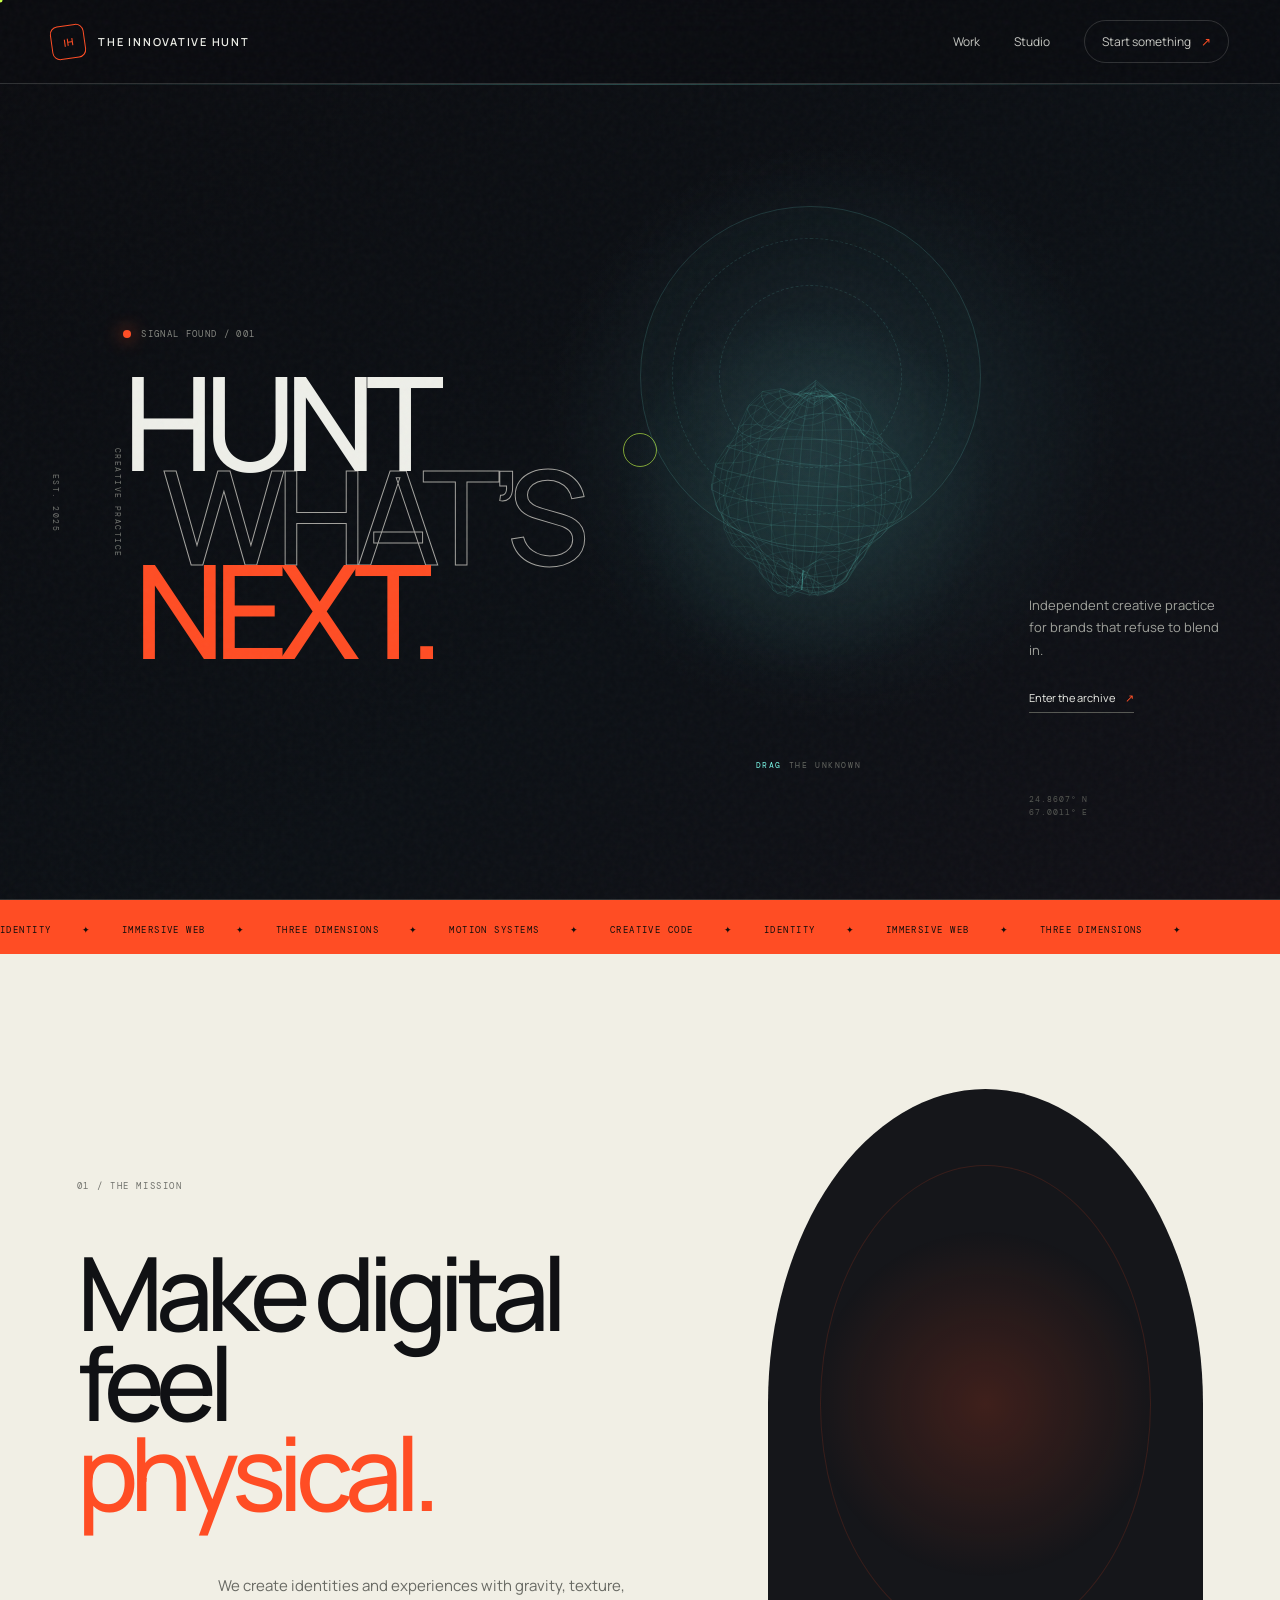
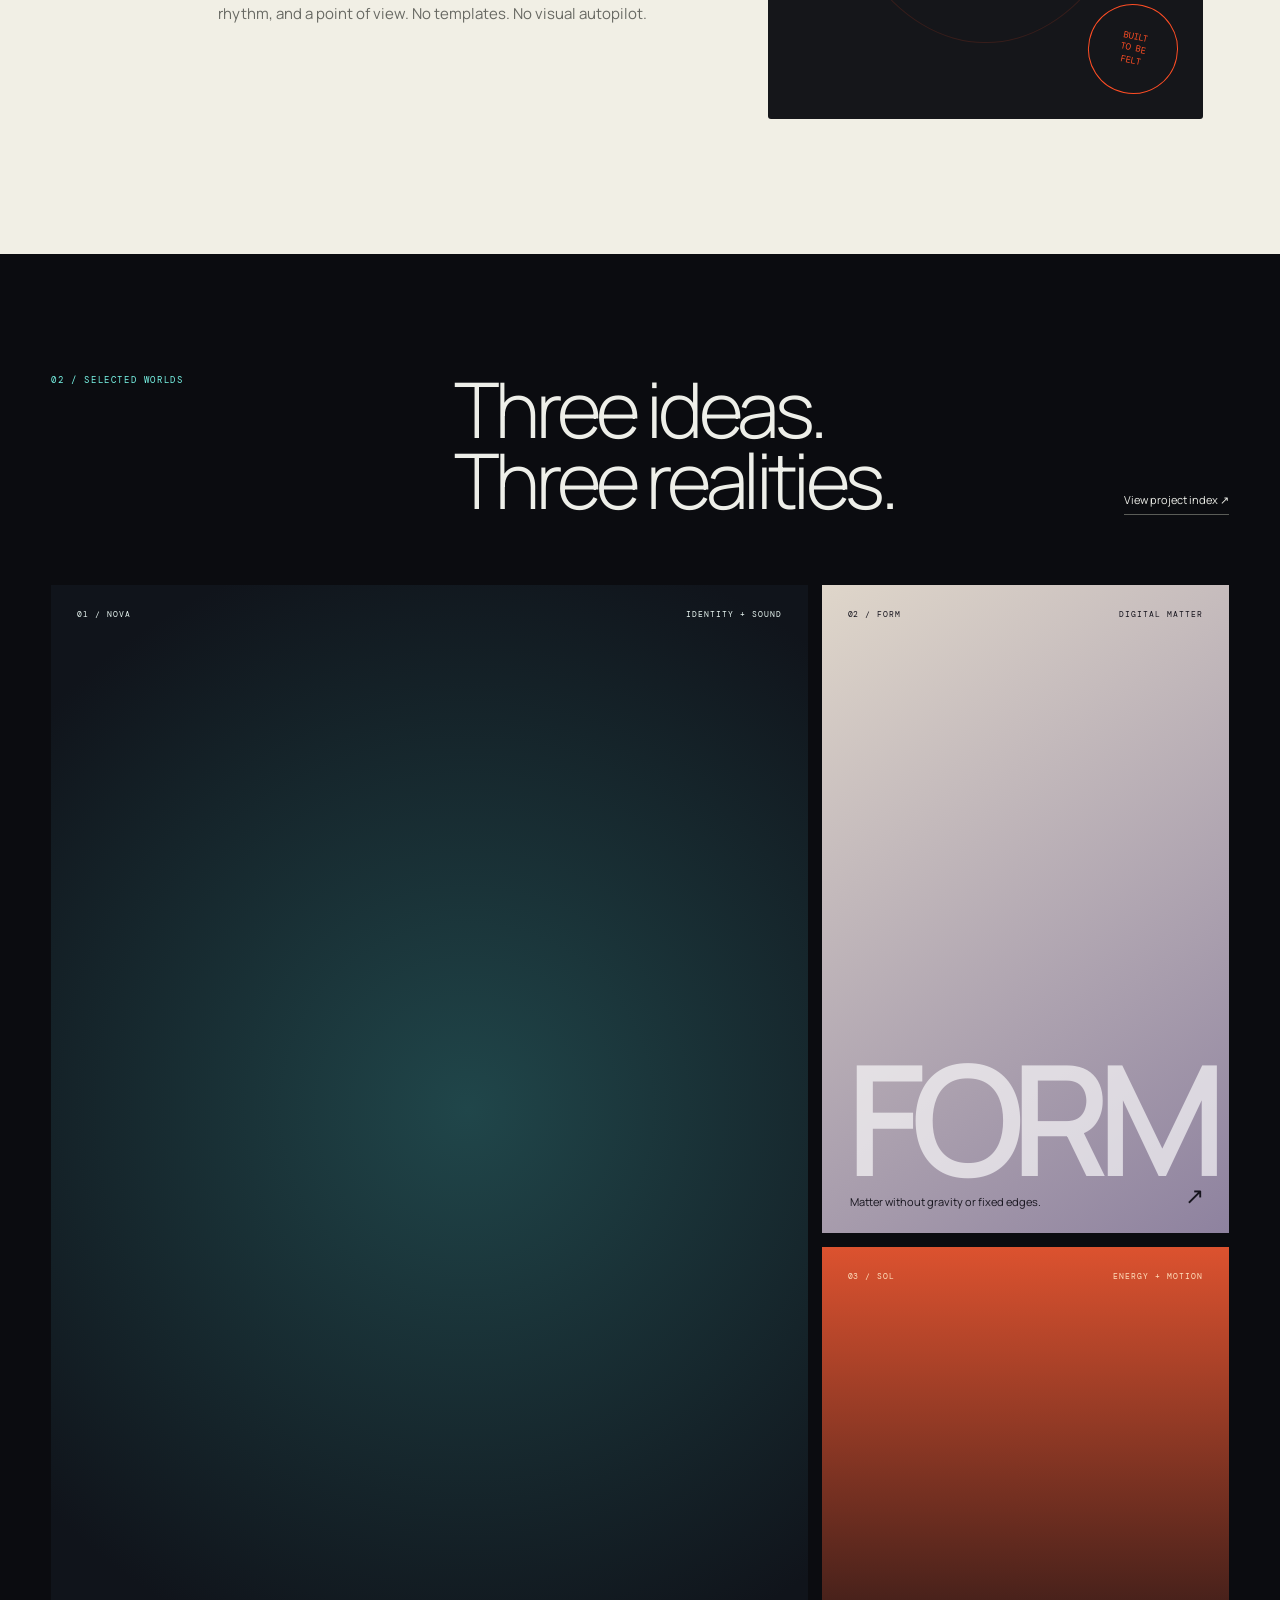
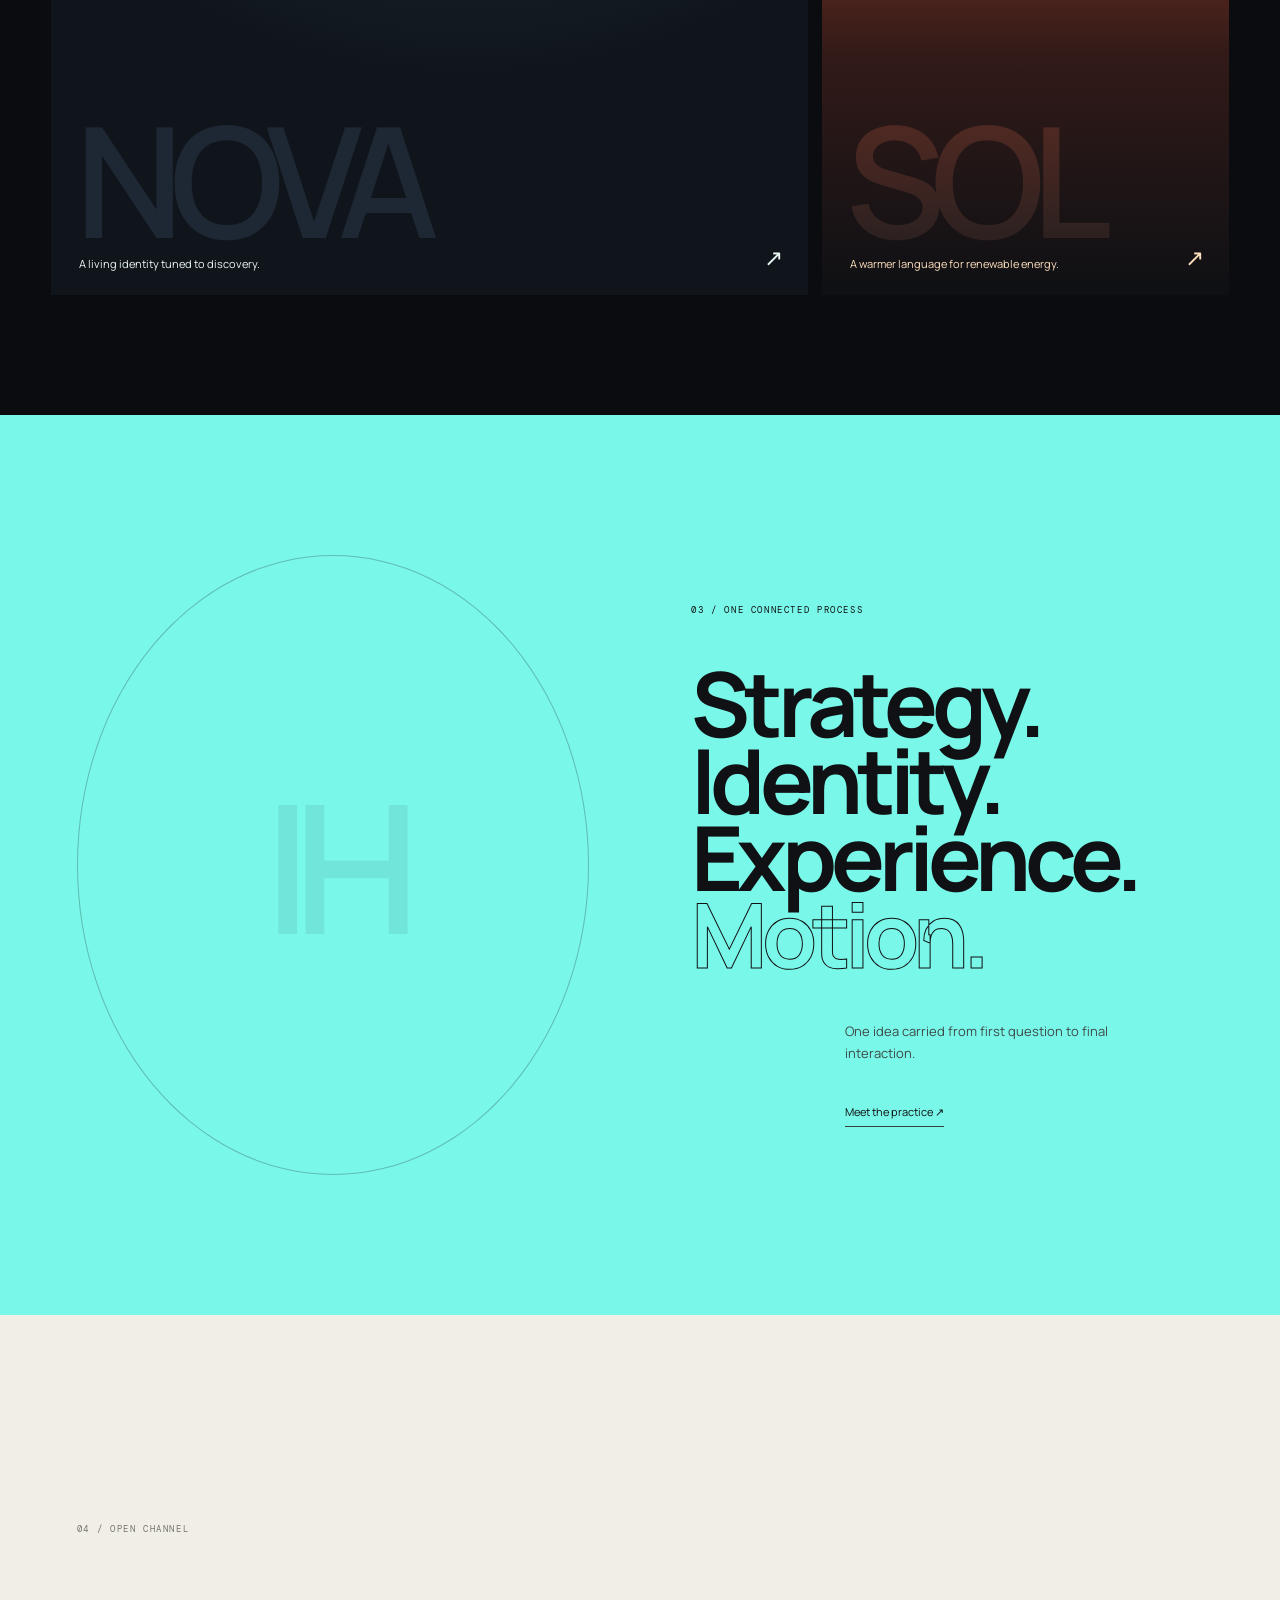
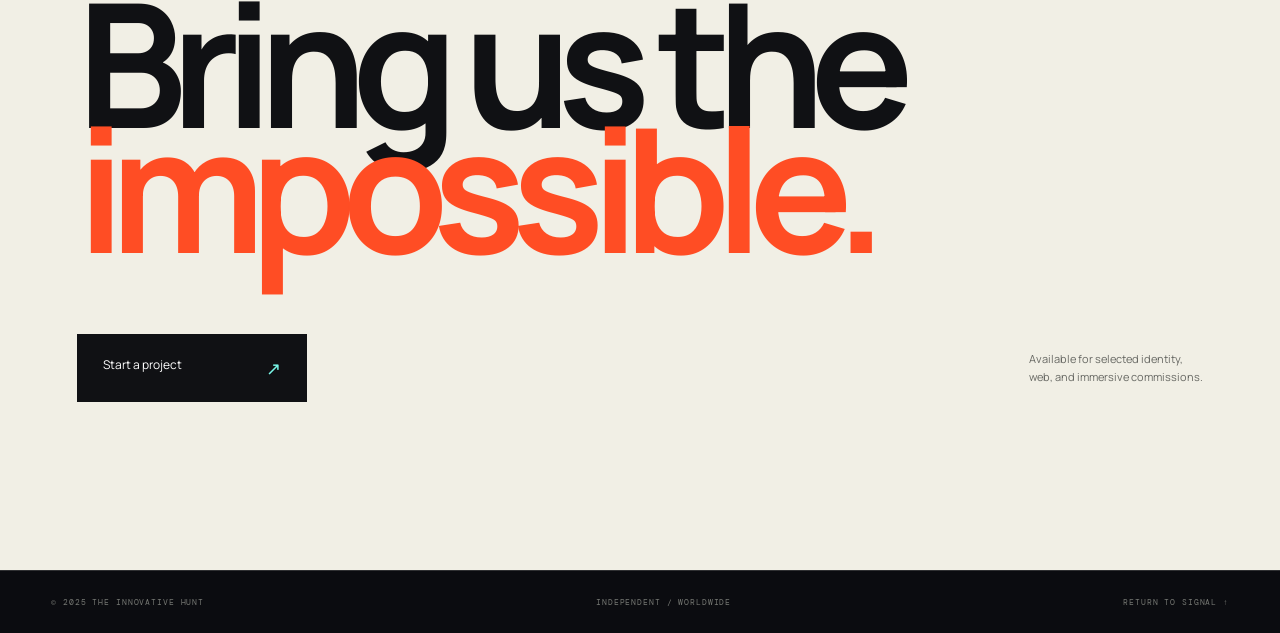
==== commit 82b7c2ef: "Redesign homepage with a new 3D art direction" ====
--- a/index.html
+++ b/index.html
@@ -1,54 +1,54 @@
 <!doctype html>
 <html lang="en">
 <head>
-  <meta charset="UTF-8" />
-  <meta name="viewport" content="width=device-width, initial-scale=1.0" />
-  <meta name="description" content="The Innovative Hunt — a creative developer portfolio." />
-  <title>The Innovative Hunt — Creative Portfolio</title>
-  <link rel="stylesheet" href="styles.css" />
-  <link rel="stylesheet" href="pages.css" />
+  <meta charset="UTF-8"><meta name="viewport" content="width=device-width, initial-scale=1.0">
+  <meta name="description" content="The Innovative Hunt — digital worlds, identity, 3D and creative technology.">
+  <title>The Innovative Hunt — Hunt What’s Next</title>
+  <link rel="stylesheet" href="styles.css"><link rel="stylesheet" href="pages.css"><link rel="stylesheet" href="home.css">
 </head>
-<body>
-  <div class="noise" aria-hidden="true"></div>
-  <div class="cursor-dot" aria-hidden="true"></div>
-  <div class="cursor-ring" aria-hidden="true"></div>
-
-  <header class="nav-wrap">
-    <a class="brand magnetic" href="#top" aria-label="The Innovative Hunt home"><span class="brand-mark">IH</span><span>THE INNOVATIVE HUNT</span></a>
-    <nav aria-label="Primary navigation"><a href="work.html">Work</a><a href="about.html">About</a><a class="nav-cta magnetic" href="contact.html">Let’s talk <span>↗</span></a></nav>
+<body class="home-v2">
+  <div class="noise" aria-hidden="true"></div><div class="cursor-dot" aria-hidden="true"></div><div class="cursor-ring" aria-hidden="true"></div>
+  <header class="nav-wrap home-nav">
+    <a class="brand magnetic" href="#top"><span class="brand-mark">IH</span><span>THE INNOVATIVE HUNT</span></a>
+    <nav aria-label="Primary navigation"><a href="work.html">Work</a><a href="about.html">Studio</a><a class="nav-cta magnetic" href="contact.html">Start something <span>↗</span></a></nav>
   </header>
 
   <main>
-    <section class="hero" id="top">
-      <div class="hero-copy reveal">
-        <p class="eyebrow"><span></span> Independent creative studio · Available now</p>
-        <h1>Ideas with<br><em>dimension.</em></h1>
-        <p class="hero-description">I design and build digital experiences that feel alive — combining bold visual systems, thoughtful interaction, and modern technology.</p>
-        <div class="hero-actions"><a class="button button-primary magnetic" href="work.html">Explore my work <span>↗</span></a><a class="text-link" href="about.html">More about me <span>↗</span></a></div>
-      </div>
-      <div class="hero-visual reveal" aria-label="Interactive 3D particle sculpture"><div class="visual-glow"></div><canvas id="orb"></canvas><div class="orbit-label orbit-label-one">DESIGN <span>01</span></div><div class="orbit-label orbit-label-two">CODE <span>02</span></div><div class="visual-caption"><span>DRAG</span> TO EXPLORE</div></div>
-      <div class="scroll-cue" aria-hidden="true"><span>Scroll to discover</span><i></i></div><div class="hero-index" aria-hidden="true">001<br><span>— 005</span></div>
+    <section class="hunt-hero" id="top">
+      <div class="hero-rail reveal"><span>CREATIVE PRACTICE</span><i></i><span>EST. 2025</span></div>
+      <div class="hunt-headline reveal"><p class="hunt-signal"><b></b> SIGNAL FOUND / 001</p><h1><span>HUNT</span><span>WHAT’S</span><em>NEXT.</em></h1></div>
+      <div class="hunt-object reveal"><div class="object-ring"></div><canvas class="scene-canvas" data-scene="blob" data-color="#79f7e8" aria-label="Interactive dimensional object"></canvas><p><span>DRAG</span> THE UNKNOWN</p></div>
+      <aside class="hunt-note reveal"><p>Independent creative practice for brands that refuse to blend in.</p><a href="work.html">Enter the archive <span>↗</span></a><div class="coordinates">24.8607° N<br>67.0011° E</div></aside>
+      <div class="hero-ghost" aria-hidden="true">BEYOND</div>
     </section>
 
-    <section class="manifesto section-pad" id="about">
-      <div class="section-kicker reveal"><span>01</span> What I do</div>
-      <div class="manifesto-grid"><h2 class="reveal">I turn ambitious ideas into <em>memorable digital worlds.</em></h2><div class="manifesto-copy reveal"><p>From the first sketch to the final interaction, I connect strategy, design, and development into one focused process.</p><div class="services"><span>Creative direction</span><span>Web design</span><span>3D & motion</span><span>Development</span></div></div></div>
+    <div class="signal-bar"><div>IDENTITY <b>✦</b> IMMERSIVE WEB <b>✦</b> THREE DIMENSIONS <b>✦</b> MOTION SYSTEMS <b>✦</b> CREATIVE CODE <b>✦</b> IDENTITY <b>✦</b> IMMERSIVE WEB <b>✦</b> THREE DIMENSIONS <b>✦</b></div></div>
+
+    <section class="home-vision">
+      <div class="vision-copy"><p class="home-label reveal">01 / THE MISSION</p><h2 class="reveal">Make digital feel<br><em>physical.</em></h2><p class="reveal">We create identities and experiences with gravity, texture, rhythm, and a point of view. No templates. No visual autopilot.</p></div>
+      <div class="vision-object reveal"><canvas class="scene-canvas" data-scene="crystal" data-color="#ff4d24" aria-label="Interactive crystal model"></canvas><div class="vision-stamp">BUILT<br>TO BE<br>FELT</div><span>OBJECT / 002</span></div>
     </section>
 
-    <section class="work section-pad" id="work">
-      <div class="work-heading reveal"><div class="section-kicker"><span>02</span> Selected work</div><p>Projects shaped around a clear idea,<br>then pushed beyond the expected.</p></div>
-      <div class="projects">
-        <a class="project project-wide tilt-card reveal" href="nova.html"><div class="project-art art-one"><div class="chrome-sphere"></div><div class="project-word">NOVA</div><span class="art-tag">IDENTITY / DIGITAL</span></div><div class="project-meta"><div><span>01</span><h3>Nova / A new world of sound</h3></div><p>Creative direction · Web design · 2025</p></div></a>
-        <a class="project tilt-card reveal" href="form.html"><div class="project-art art-two"><div class="glass-form"></div><div class="project-word vertical">FORM</div><span class="art-tag">EXPERIMENTAL / 3D</span></div><div class="project-meta"><div><span>02</span><h3>Form / Digital matter</h3></div><p>3D direction · Development · 2025</p></div></a>
-        <a class="project tilt-card reveal" href="sol.html"><div class="project-art art-three"><div class="sun-disc"></div><div class="terrain"></div><div class="project-word">SOL</div><span class="art-tag">BRAND / EXPERIENCE</span></div><div class="project-meta"><div><span>03</span><h3>Sol / Energy in motion</h3></div><p>Strategy · Identity · Digital · 2024</p></div></a>
+    <section class="home-showcase" id="projects">
+      <div class="showcase-heading reveal"><p class="home-label">02 / SELECTED WORLDS</p><h2>Three ideas.<br>Three realities.</h2><a href="work.html">View project index ↗</a></div>
+      <div class="showcase-grid">
+        <a class="showcase-card nova-card reveal" href="nova.html"><div class="card-top"><span>01 / NOVA</span><span>IDENTITY + SOUND</span></div><canvas class="scene-canvas" data-scene="torus" data-color="#79f7e8" aria-label="Nova torus"></canvas><h3>NOVA</h3><p>A living identity tuned to discovery.</p><i>↗</i></a>
+        <a class="showcase-card form-card reveal" href="form.html"><div class="card-top"><span>02 / FORM</span><span>DIGITAL MATTER</span></div><canvas class="scene-canvas" data-scene="blob" data-color="#241f33" aria-label="Form fluid surface"></canvas><h3>FORM</h3><p>Matter without gravity or fixed edges.</p><i>↗</i></a>
+        <a class="showcase-card sol-card reveal" href="sol.html"><div class="card-top"><span>03 / SOL</span><span>ENERGY + MOTION</span></div><canvas class="scene-canvas" data-scene="wave" data-color="#ffb45c" aria-label="Sol wave field"></canvas><h3>SOL</h3><p>A warmer language for renewable energy.</p><i>↗</i></a>
       </div>
     </section>
 
-    <section class="process section-pad"><div class="section-kicker reveal"><span>03</span> Approach</div><div class="process-list"><div class="process-item reveal"><span>01</span><h3>Discover</h3><p>Find the idea worth building around.</p><i>↗</i></div><div class="process-item reveal"><span>02</span><h3>Define</h3><p>Shape a system that makes it clear.</p><i>↗</i></div><div class="process-item reveal"><span>03</span><h3>Create</h3><p>Design every detail with intention.</p><i>↗</i></div><div class="process-item reveal"><span>04</span><h3>Launch</h3><p>Build, refine, and set it in motion.</p><i>↗</i></div></div></section>
+    <section class="studio-band">
+      <div class="studio-orbit reveal"><canvas class="scene-canvas" data-scene="rings" data-color="#101114" aria-label="Studio orbital model"></canvas></div>
+      <div class="studio-copy reveal"><p class="home-label">03 / ONE CONNECTED PROCESS</p><h2>Strategy.<br>Identity.<br>Experience.<br><em>Motion.</em></h2><p>One idea carried from first question to final interaction.</p><a href="about.html">Meet the practice ↗</a></div>
+    </section>
 
-    <section class="contact section-pad" id="contact"><div class="contact-orb" aria-hidden="true"></div><p class="section-kicker reveal"><span>04</span> Start a project</p><h2 class="reveal">Have an idea?<br><em>Let’s give it dimension.</em></h2><a class="contact-link magnetic reveal" href="contact.html">Enter the contact space <span>↗</span></a><div class="contact-bottom"><p>Based anywhere. Working worldwide.</p><div><a href="#">Instagram</a><a href="#">LinkedIn</a><a href="#">Behance</a></div></div></section>
+    <section class="home-cta">
+      <p class="home-label reveal">04 / OPEN CHANNEL</p><h2 class="reveal">Bring us the<br><span>impossible.</span></h2><div class="cta-row reveal"><a class="magnetic" href="contact.html">Start a project <i>↗</i></a><p>Available for selected identity,<br>web, and immersive commissions.</p></div><div class="cta-model"><canvas class="scene-canvas" data-scene="knot" data-color="#ff4d24" aria-label="Contact knot"></canvas></div>
+    </section>
   </main>
-  <footer><span>© 2025 The Innovative Hunt</span><span>Designed with intention</span><a href="#top">Back to top ↑</a></footer>
+
+  <footer class="home-footer"><span>© 2025 THE INNOVATIVE HUNT</span><span>INDEPENDENT / WORLDWIDE</span><a href="#top">RETURN TO SIGNAL ↑</a></footer>
   <script src="script.js"></script><script src="scenes.js"></script>
 </body>
 </html>
--- a/home.css
+++ b/home.css
@@ -0,0 +1,118 @@
+.home-v2 { --orange: #ff4d24; --cyan: #79f7e8; --cream: #f1efe5; background: #0b0c10; }
+.home-v2 .home-nav { height: 84px; background: rgba(11,12,16,.7); backdrop-filter: blur(18px); }
+.home-v2 .home-nav .brand-mark { border-radius: 8px; border-color: var(--orange); color: var(--orange); transform: rotate(-8deg); }
+.home-v2 .home-nav .nav-cta span { color: var(--orange); }
+.home-label { font: 9px "DM Mono", monospace; letter-spacing: .18em; text-transform: uppercase; }
+
+.hunt-hero { min-height: 100svh; padding: 118px 4vw 34px; position: relative; overflow: hidden; display: grid; grid-template-columns: 72px minmax(430px, 1.15fr) minmax(400px, .95fr) 220px; align-items: center; border-bottom: 1px solid var(--line); background: radial-gradient(circle at 65% 48%, rgba(36,63,70,.55), transparent 30%), linear-gradient(145deg, #0b0c10 0%, #0c1015 60%, #111016 100%); }
+.hunt-hero::before { content: ""; position: absolute; inset: 84px 0 auto; height: 1px; background: linear-gradient(90deg, transparent, rgba(121,247,232,.25), transparent); }
+.hero-rail { align-self: stretch; padding-top: 22px; display: flex; flex-direction: column; align-items: center; gap: 16px; font: 8px "DM Mono", monospace; letter-spacing: .18em; color: #6f716d; writing-mode: vertical-rl; transform: rotate(180deg); }
+.hero-rail i { width: 1px; flex: 1; max-height: 190px; background: linear-gradient(var(--cyan), transparent); }
+.hunt-headline { position: relative; z-index: 4; }
+.hunt-signal { display: flex; align-items: center; gap: 10px; font: 9px "DM Mono", monospace; letter-spacing: .15em; color: #858781; margin-bottom: 34px; }
+.hunt-signal b { width: 8px; height: 8px; border-radius: 50%; background: var(--orange); box-shadow: 0 0 18px var(--orange); }
+.hunt-headline h1 { font-size: clamp(78px, 10.2vw, 165px); line-height: .72; letter-spacing: -.08em; font-weight: 500; }
+.hunt-headline h1 span, .hunt-headline h1 em { display: block; }
+.hunt-headline h1 span:nth-child(2) { color: transparent; -webkit-text-stroke: 1px rgba(241,239,229,.66); margin-left: .3em; }
+.hunt-headline h1 em { color: var(--orange); font-style: normal; margin-left: .08em; }
+.hunt-object { height: min(72vh, 720px); position: relative; z-index: 3; }
+.hunt-object .scene-canvas { z-index: 2; }
+.object-ring { position: absolute; width: 85%; aspect-ratio: 1; left: 8%; top: 6%; border-radius: 50%; border: 1px solid rgba(121,247,232,.15); box-shadow: inset 0 0 80px rgba(121,247,232,.03); }
+.object-ring::before, .object-ring::after { content: ""; position: absolute; border: 1px dashed rgba(121,247,232,.12); border-radius: 50%; }
+.object-ring::before { inset: 9%; }.object-ring::after { inset: 23%; }
+.hunt-object > p { position: absolute; z-index: 3; bottom: 7%; left: 50%; transform: translateX(-50%); white-space: nowrap; font: 8px "DM Mono", monospace; letter-spacing: .2em; color: #646661; }
+.hunt-object > p span { color: var(--cyan); }
+.hunt-note { align-self: end; padding: 0 0 45px 20px; position: relative; z-index: 4; }
+.hunt-note > p { font-size: 13px; line-height: 1.75; color: #a0a29c; }
+.hunt-note > a { display: inline-block; margin-top: 28px; padding-bottom: 7px; border-bottom: 1px solid #565853; font-size: 11px; }
+.hunt-note > a span { color: var(--orange); margin-left: 8px; }
+.coordinates { margin-top: 80px; font: 8px/1.7 "DM Mono", monospace; color: #555752; letter-spacing: .12em; }
+.hero-ghost { position: absolute; right: -2vw; top: 15%; font-size: 15vw; line-height: 1; font-weight: 600; letter-spacing: -.08em; color: transparent; -webkit-text-stroke: 1px rgba(255,255,255,.025); transform: rotate(90deg); transform-origin: right bottom; }
+
+.signal-bar { background: var(--orange); color: #120e0c; overflow: hidden; padding: 16px 0; white-space: nowrap; }
+.signal-bar > div { display: inline-block; font: 9px "DM Mono", monospace; letter-spacing: .16em; animation: homeMarquee 24s linear infinite; }
+.signal-bar b { margin: 0 24px; font-weight: 400; }
+@keyframes homeMarquee { to { transform: translateX(-50%); } }
+
+.home-vision { min-height: 100vh; padding: 110px 6vw; display: grid; grid-template-columns: 1.15fr .85fr; gap: 8vw; align-items: center; background: var(--cream); color: #101114; }
+.vision-copy .home-label { color: #70716c; }
+.vision-copy h2 { font-size: clamp(60px, 8vw, 128px); line-height: .88; letter-spacing: -.075em; font-weight: 500; margin: 55px 0; }
+.vision-copy h2 em { font-style: normal; color: var(--orange); }
+.vision-copy > p:last-child { max-width: 470px; color: #686963; font-size: 15px; line-height: 1.85; margin-left: 24%; }
+.vision-object { height: 70vh; max-height: 720px; min-height: 520px; background: #15161a; position: relative; overflow: hidden; border-radius: 50% 50% 3px 3px; }
+.vision-object::before { content: ""; position: absolute; inset: 12%; border-radius: 50%; background: radial-gradient(circle, rgba(255,77,36,.18), transparent 60%); border: 1px solid rgba(255,77,36,.15); }
+.vision-object .scene-canvas { z-index: 2; }
+.vision-object > span { position: absolute; z-index: 3; top: 28px; left: 32px; color: #747570; font: 8px "DM Mono", monospace; letter-spacing: .15em; }
+.vision-stamp { position: absolute; z-index: 3; right: 25px; bottom: 25px; width: 90px; height: 90px; border-radius: 50%; border: 1px solid var(--orange); display: grid; place-items: center; text-align: center; color: var(--orange); font: 9px/1.3 "DM Mono", monospace; transform: rotate(12deg); }
+
+.home-showcase { padding: 120px 4vw; background: #0b0c10; }
+.showcase-heading { display: grid; grid-template-columns: 1fr 1.4fr .6fr; align-items: end; gap: 30px; margin-bottom: 70px; }
+.showcase-heading .home-label { color: var(--cyan); align-self: start; }
+.showcase-heading h2 { font-size: clamp(50px, 6vw, 96px); line-height: .92; letter-spacing: -.06em; font-weight: 300; }
+.showcase-heading > a { justify-self: end; font-size: 11px; padding-bottom: 7px; border-bottom: 1px solid #5b5d58; }
+.showcase-grid { display: grid; grid-template-columns: 1.3fr .7fr; grid-template-rows: 72vh 72vh; gap: 14px; }
+.showcase-card { position: relative; overflow: hidden; min-height: 520px; padding: 28px; }
+.showcase-card .scene-canvas { z-index: 1; }
+.showcase-card .card-top, .showcase-card h3, .showcase-card p, .showcase-card > i { position: absolute; z-index: 2; }
+.card-top { top: 24px; left: 26px; right: 26px; display: flex; justify-content: space-between; font: 8px "DM Mono", monospace; letter-spacing: .12em; }
+.showcase-card h3 { left: 24px; bottom: 65px; font-size: clamp(85px, 12vw, 190px); line-height: .65; letter-spacing: -.09em; font-weight: 600; mix-blend-mode: overlay; }
+.showcase-card p { left: 28px; bottom: 24px; font-size: 11px; }
+.showcase-card > i { right: 25px; bottom: 22px; font-style: normal; font-size: 23px; }
+.nova-card { grid-row: 1 / 3; background: radial-gradient(circle at 55% 40%, #20464a, #10141b 65%); color: #e9f7f3; }
+.form-card { background: linear-gradient(145deg, #dfd6ca, #8e829f); color: #17151e; }
+.form-card h3 { color: rgba(255,255,255,.65); }
+.sol-card { background: linear-gradient(180deg, #dc522f, #321a18 63%, #0e1014); color: #ffe1be; }
+
+.studio-band { min-height: 100vh; padding: 8vw 6vw; display: grid; grid-template-columns: 1fr 1fr; gap: 8vw; background: var(--cyan); color: #101114; }
+.studio-orbit { position: relative; min-height: 620px; border: 1px solid rgba(16,17,20,.25); border-radius: 50%; align-self: center; }
+.studio-orbit::before { content: "IH"; position: absolute; left: 50%; top: 50%; transform: translate(-50%,-50%); font-size: 14vw; font-weight: 600; letter-spacing: -.1em; color: rgba(16,17,20,.07); }
+.studio-copy { align-self: center; }
+.studio-copy h2 { font-size: clamp(58px, 7vw, 110px); line-height: .86; letter-spacing: -.065em; margin: 48px 0; }
+.studio-copy h2 em { color: transparent; -webkit-text-stroke: 1px #101114; font-style: normal; }
+.studio-copy > p:not(.home-label) { width: 60%; margin-left: 30%; line-height: 1.7; color: #3e4948; font-size: 13px; }
+.studio-copy > a { display: inline-block; margin: 40px 0 0 30%; border-bottom: 1px solid #33403e; padding-bottom: 7px; font-size: 11px; }
+
+.home-cta { min-height: 95vh; padding: 110px 6vw 70px; position: relative; overflow: hidden; background: var(--cream); color: #101114; display: flex; flex-direction: column; justify-content: center; }
+.home-cta .home-label { color: #73746f; }
+.home-cta h2 { position: relative; z-index: 2; font-size: clamp(85px, 13.5vw, 215px); letter-spacing: -.085em; line-height: .72; margin: 65px 0 85px; }
+.home-cta h2 span { color: var(--orange); }
+.cta-row { position: relative; z-index: 2; display: flex; align-items: center; justify-content: space-between; }
+.cta-row > a { background: #101114; color: white; padding: 22px 26px; min-width: 230px; display: flex; justify-content: space-between; font-size: 12px; }
+.cta-row > a i { color: var(--cyan); font-size: 18px; font-style: normal; }
+.cta-row > p { color: #676863; font-size: 11px; line-height: 1.7; }
+.cta-model { position: absolute; width: 45vw; height: 45vw; right: 11vw; top: 26%; opacity: .28; }
+.home-footer { background: #0b0c10; color: #767873; display: flex; justify-content: space-between; padding: 26px 4vw; font: 8px "DM Mono", monospace; letter-spacing: .11em; }
+
+@media (max-width: 1050px) {
+  .hunt-hero { grid-template-columns: 45px 1fr 1fr; }
+  .hunt-note { grid-column: 2 / 4; display: flex; align-items: end; justify-content: space-between; padding: 0 0 20px; }
+  .hunt-note > p { max-width: 300px; }.hunt-note > a { margin: 0; }.coordinates { margin: 0; }
+  .showcase-grid { grid-template-columns: 1fr 1fr; grid-template-rows: 70vh 60vh; }.nova-card { grid-column: 1 / 3; grid-row: auto; }
+}
+
+@media (max-width: 700px) {
+  .home-v2 .home-nav { height: 72px; }
+  .hunt-hero { min-height: auto; padding: 120px 5vw 55px; display: block; }
+  .hero-rail, .hero-ghost { display: none; }
+  .hunt-headline h1 { font-size: 24vw; line-height: .75; }
+  .hunt-headline h1 span:nth-child(2), .hunt-headline h1 em { margin-left: 0; }
+  .hunt-object { height: 440px; margin: -10px -8vw 0; }
+  .object-ring { width: 78%; left: 11%; top: 11%; }
+  .hunt-note { display: grid; grid-template-columns: 1fr 1fr; gap: 25px; padding: 0; }
+  .hunt-note > p { grid-column: 1 / -1; }.hunt-note > a, .coordinates { align-self: end; }
+  .signal-bar { padding: 13px 0; }
+  .home-vision { grid-template-columns: 1fr; padding: 85px 5vw; gap: 65px; }
+  .vision-copy h2 { font-size: 18vw; margin: 45px 0; }
+  .vision-copy > p:last-child { margin-left: 0; }
+  .vision-object { height: 125vw; min-height: 460px; }
+  .home-showcase { padding: 85px 5vw; }
+  .showcase-heading { grid-template-columns: 1fr; }.showcase-heading h2 { font-size: 16vw; }.showcase-heading > a { justify-self: start; }
+  .showcase-grid { display: block; }.showcase-card { height: 120vw; min-height: 470px; margin-bottom: 10px; }
+  .showcase-card h3 { font-size: 25vw; }
+  .studio-band { grid-template-columns: 1fr; padding: 80px 5vw; gap: 55px; }
+  .studio-orbit { min-height: 90vw; }.studio-copy h2 { font-size: 17vw; }.studio-copy > p:not(.home-label), .studio-copy > a { margin-left: 0; width: 85%; }
+  .home-cta { min-height: 80vh; padding: 85px 5vw; }
+  .home-cta h2 { font-size: 22vw; line-height: .76; margin: 50px 0 70px; }
+  .cta-row { align-items: flex-start; flex-direction: column; gap: 35px; }.cta-row > a { width: 100%; }.cta-model { width: 100vw; height: 100vw; right: -30vw; top: 32%; }
+  .home-footer span:nth-child(2) { display: none; }
+}
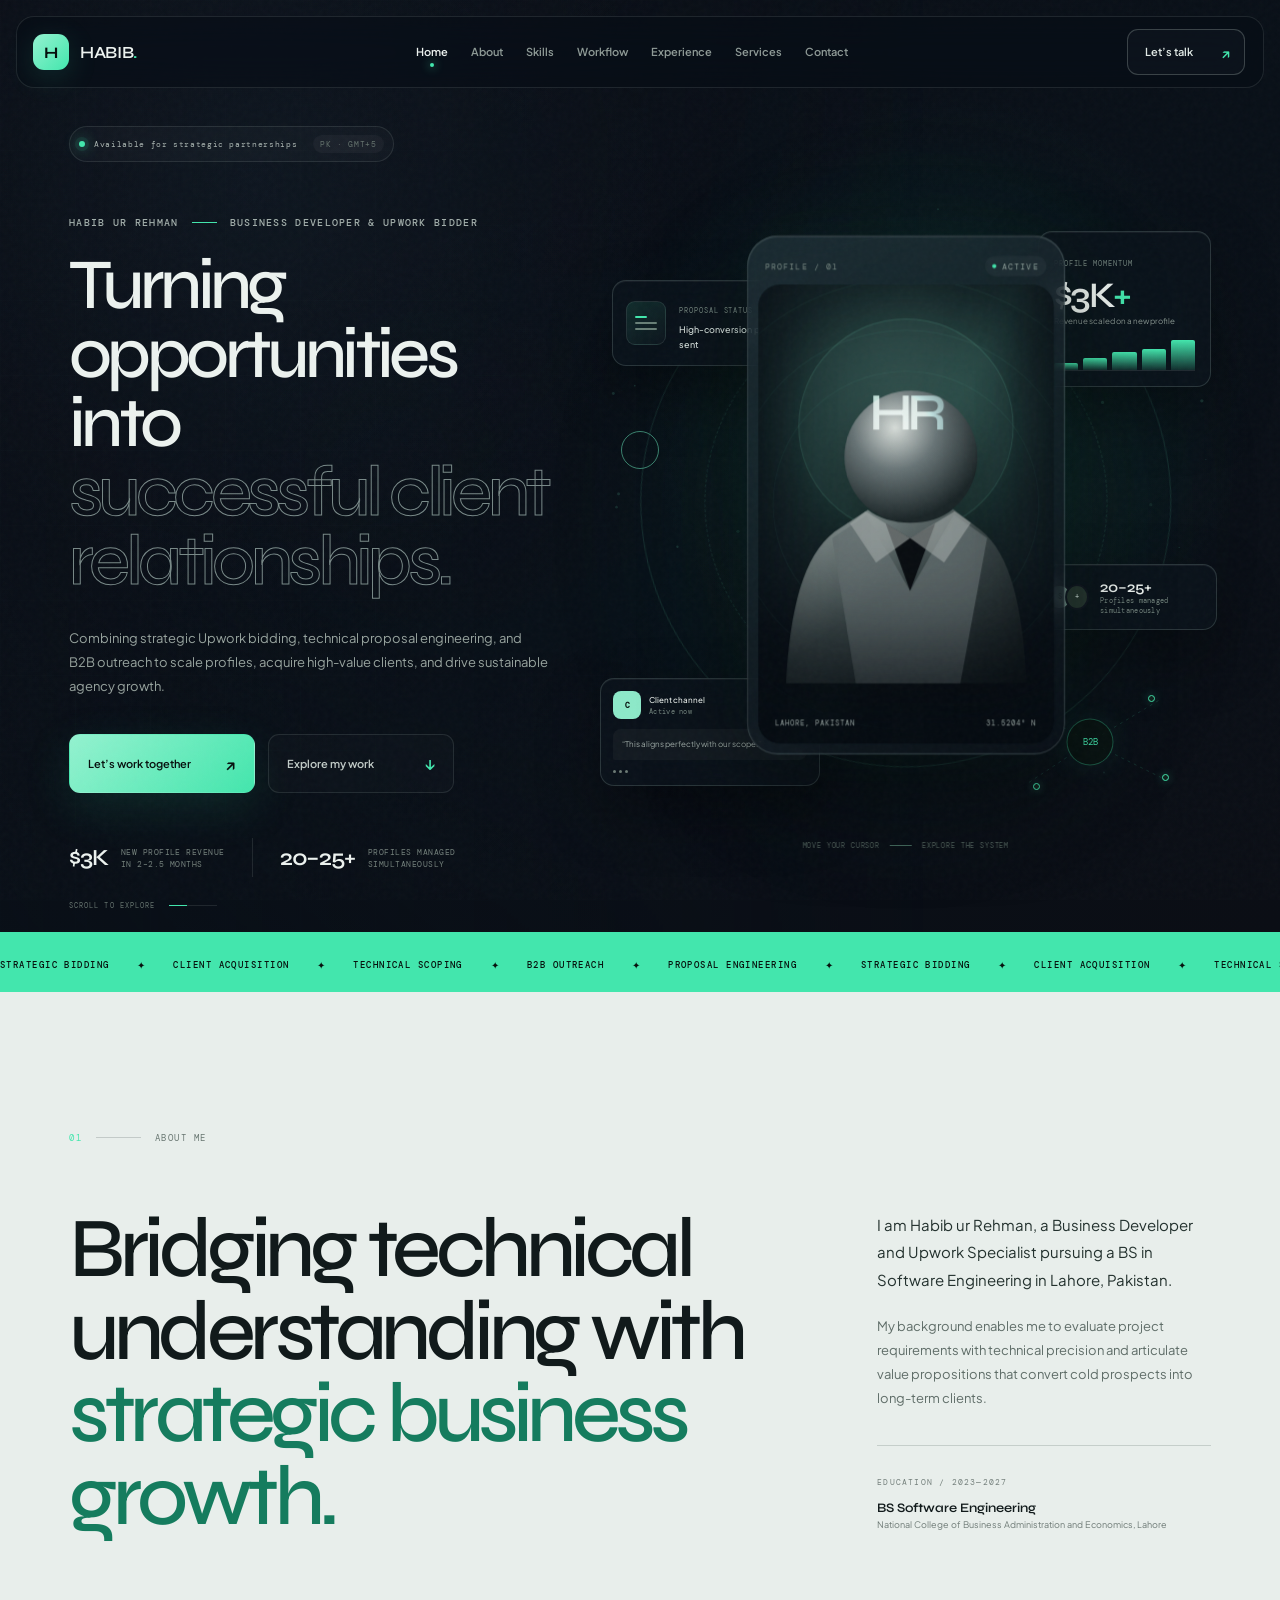
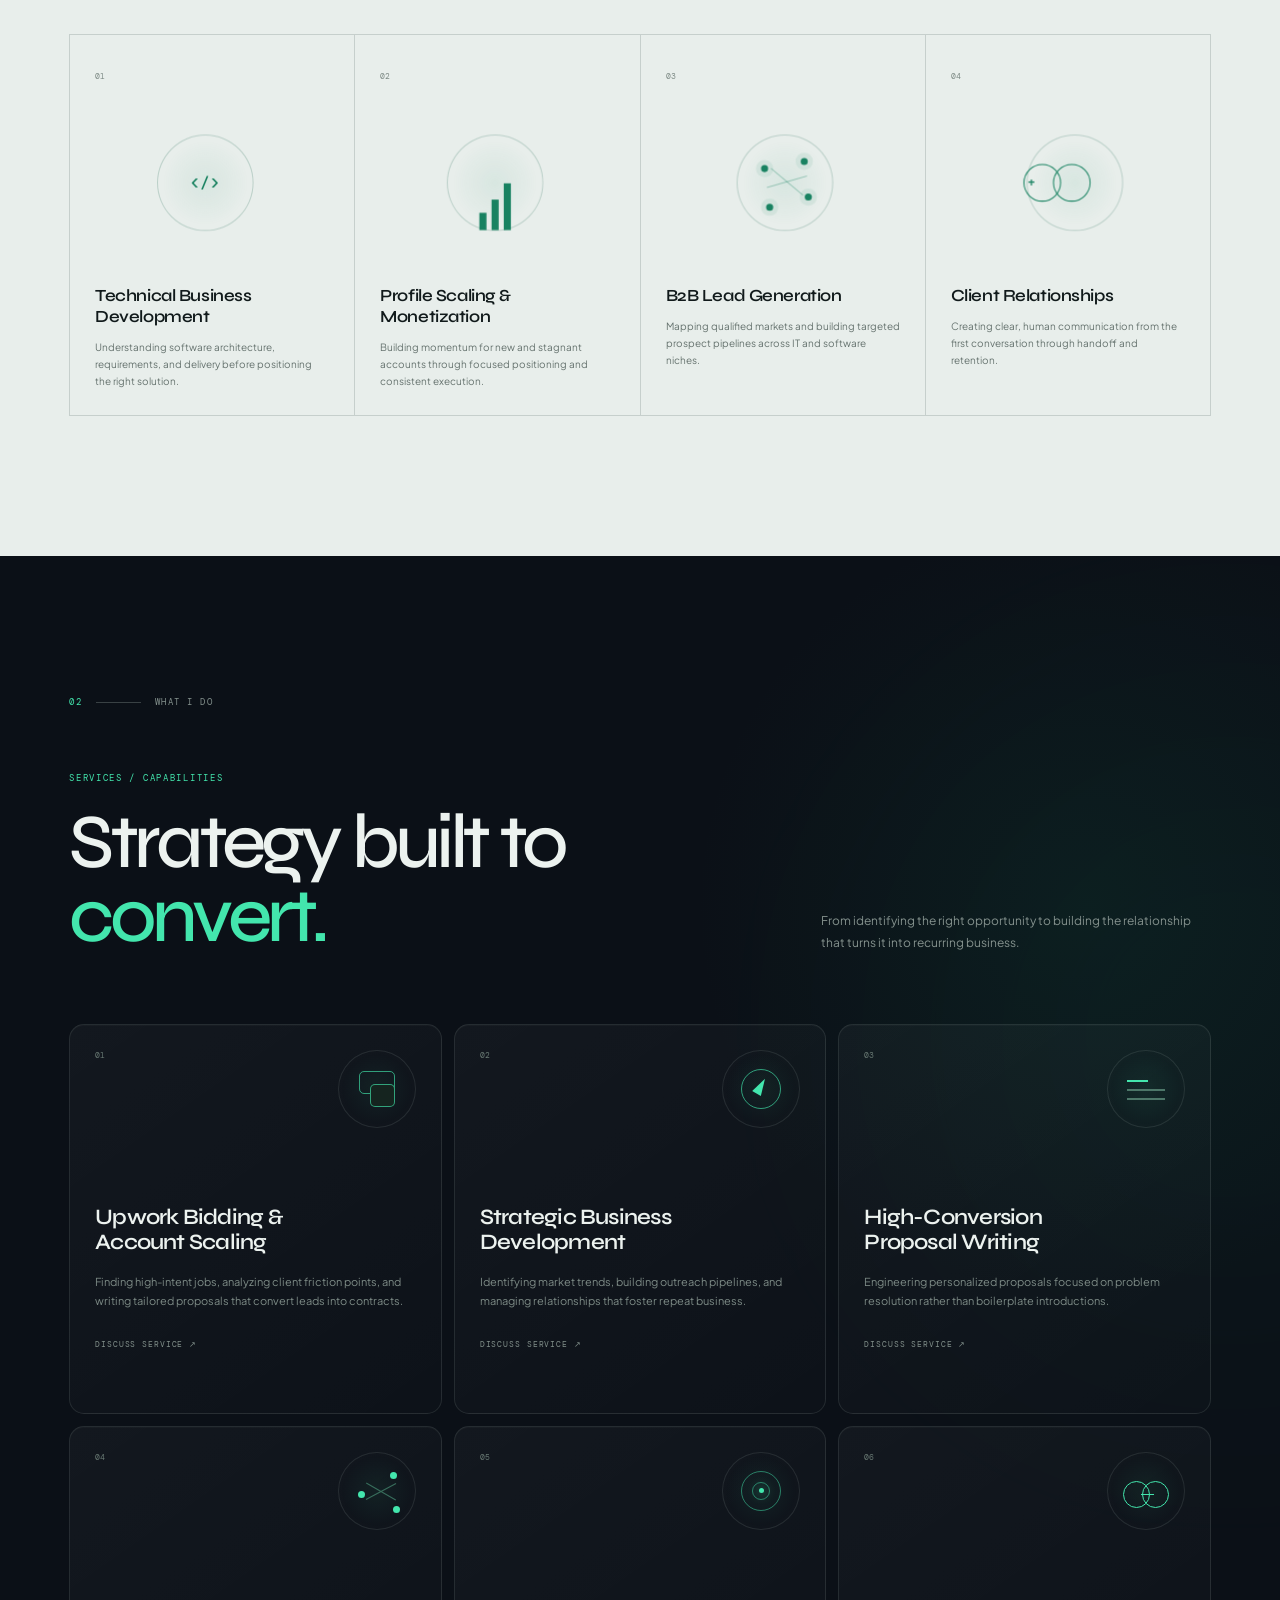
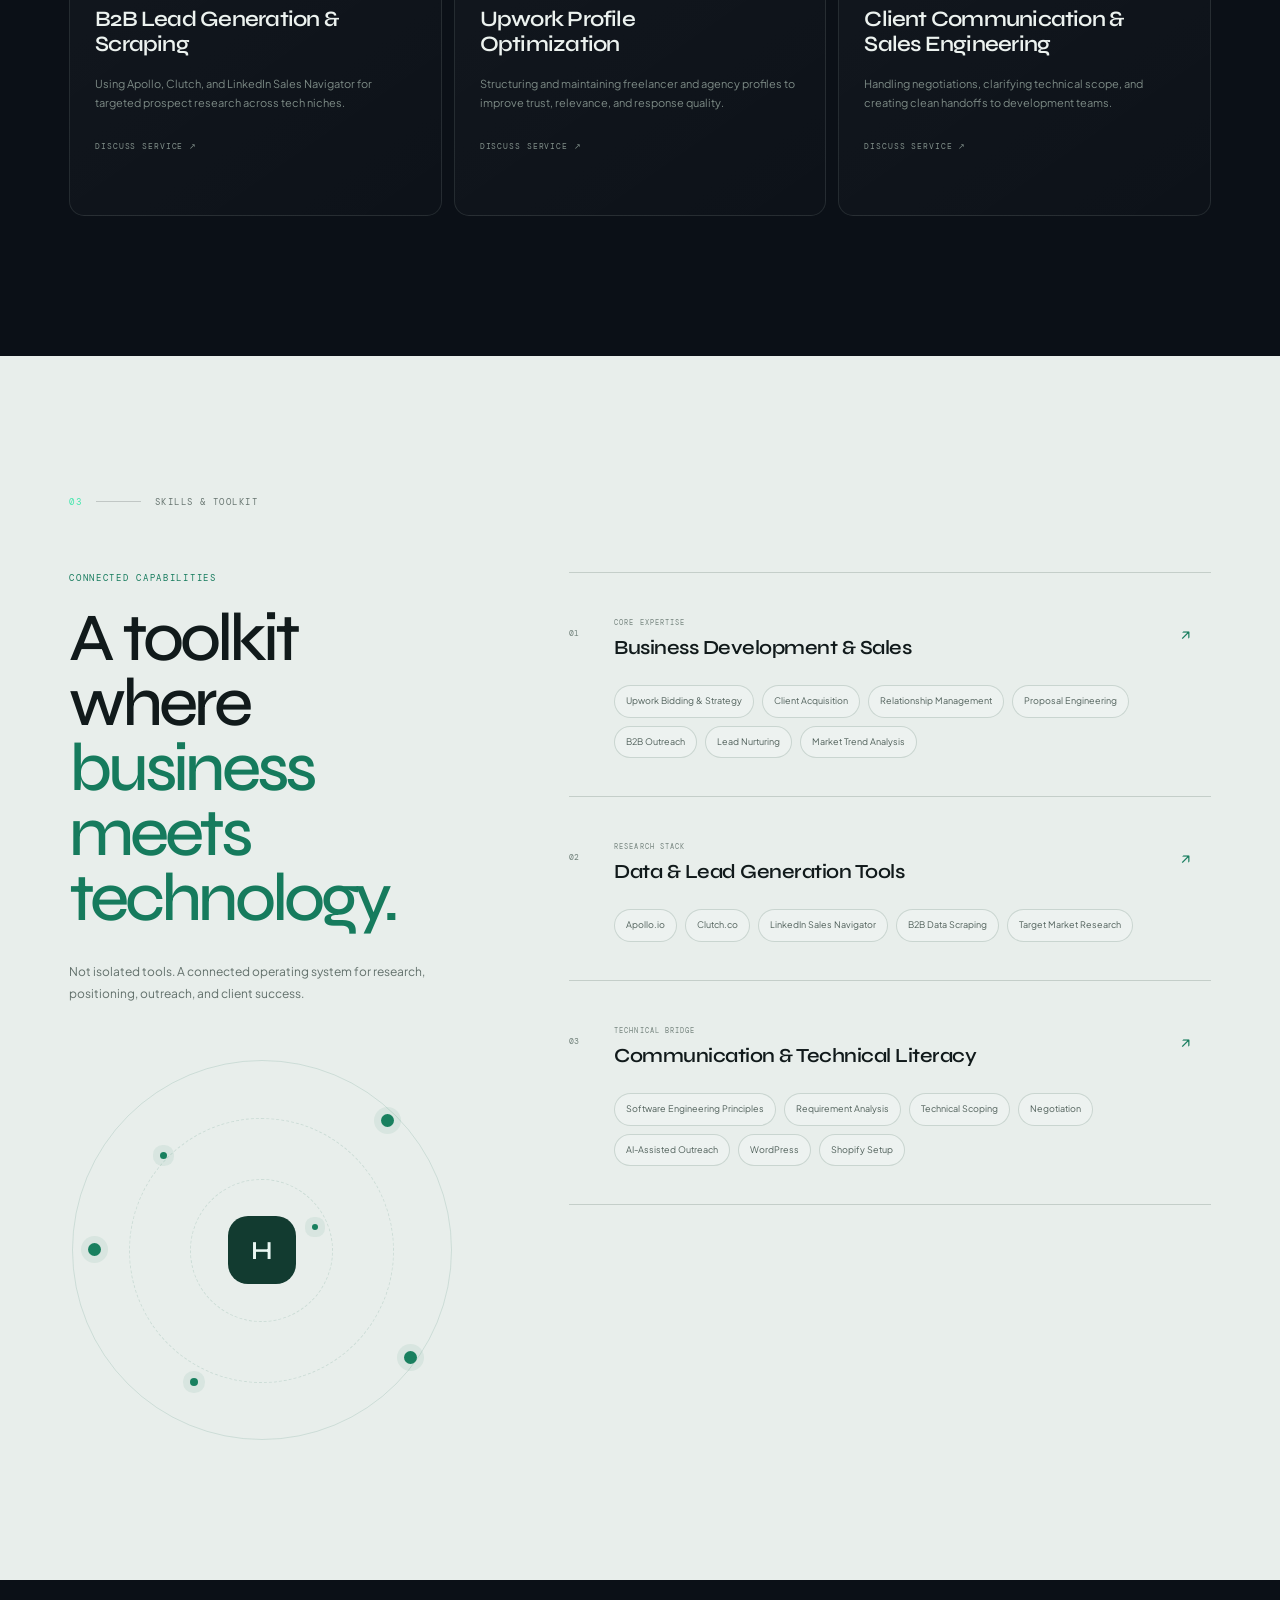
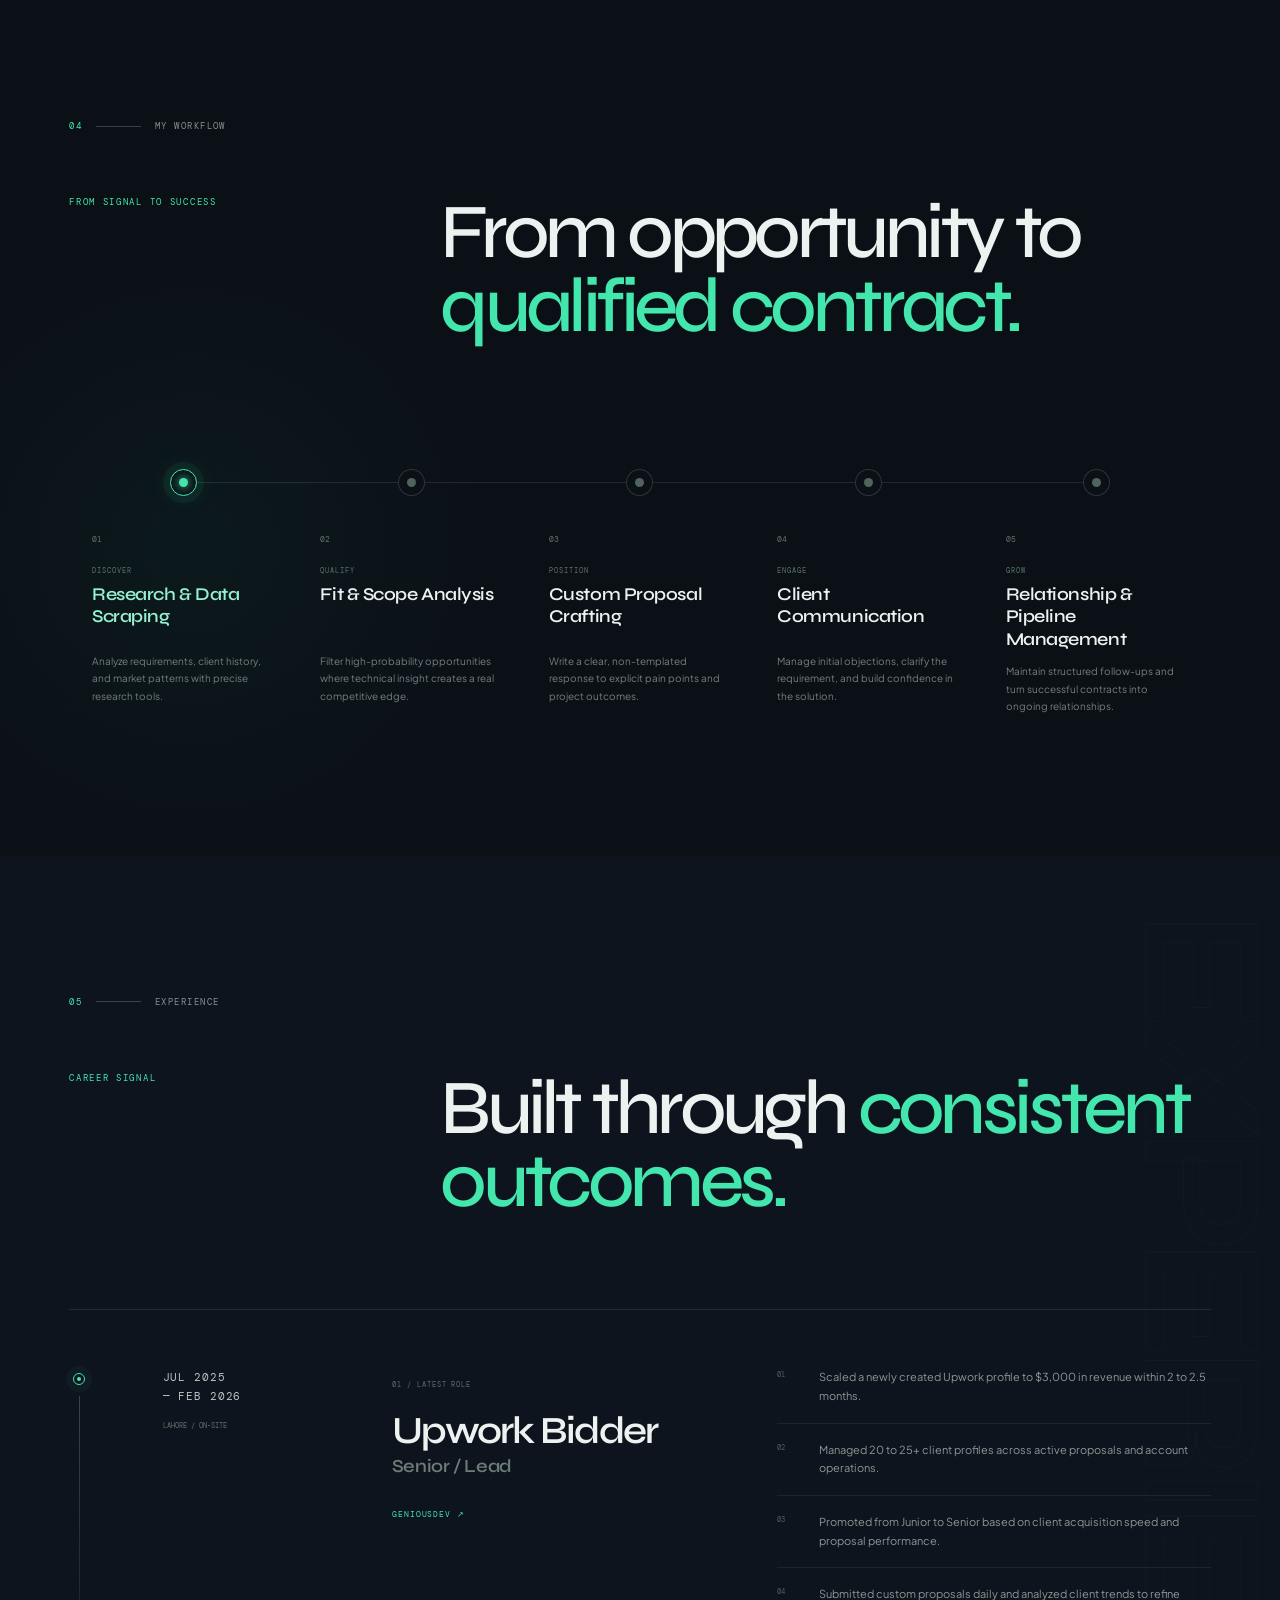
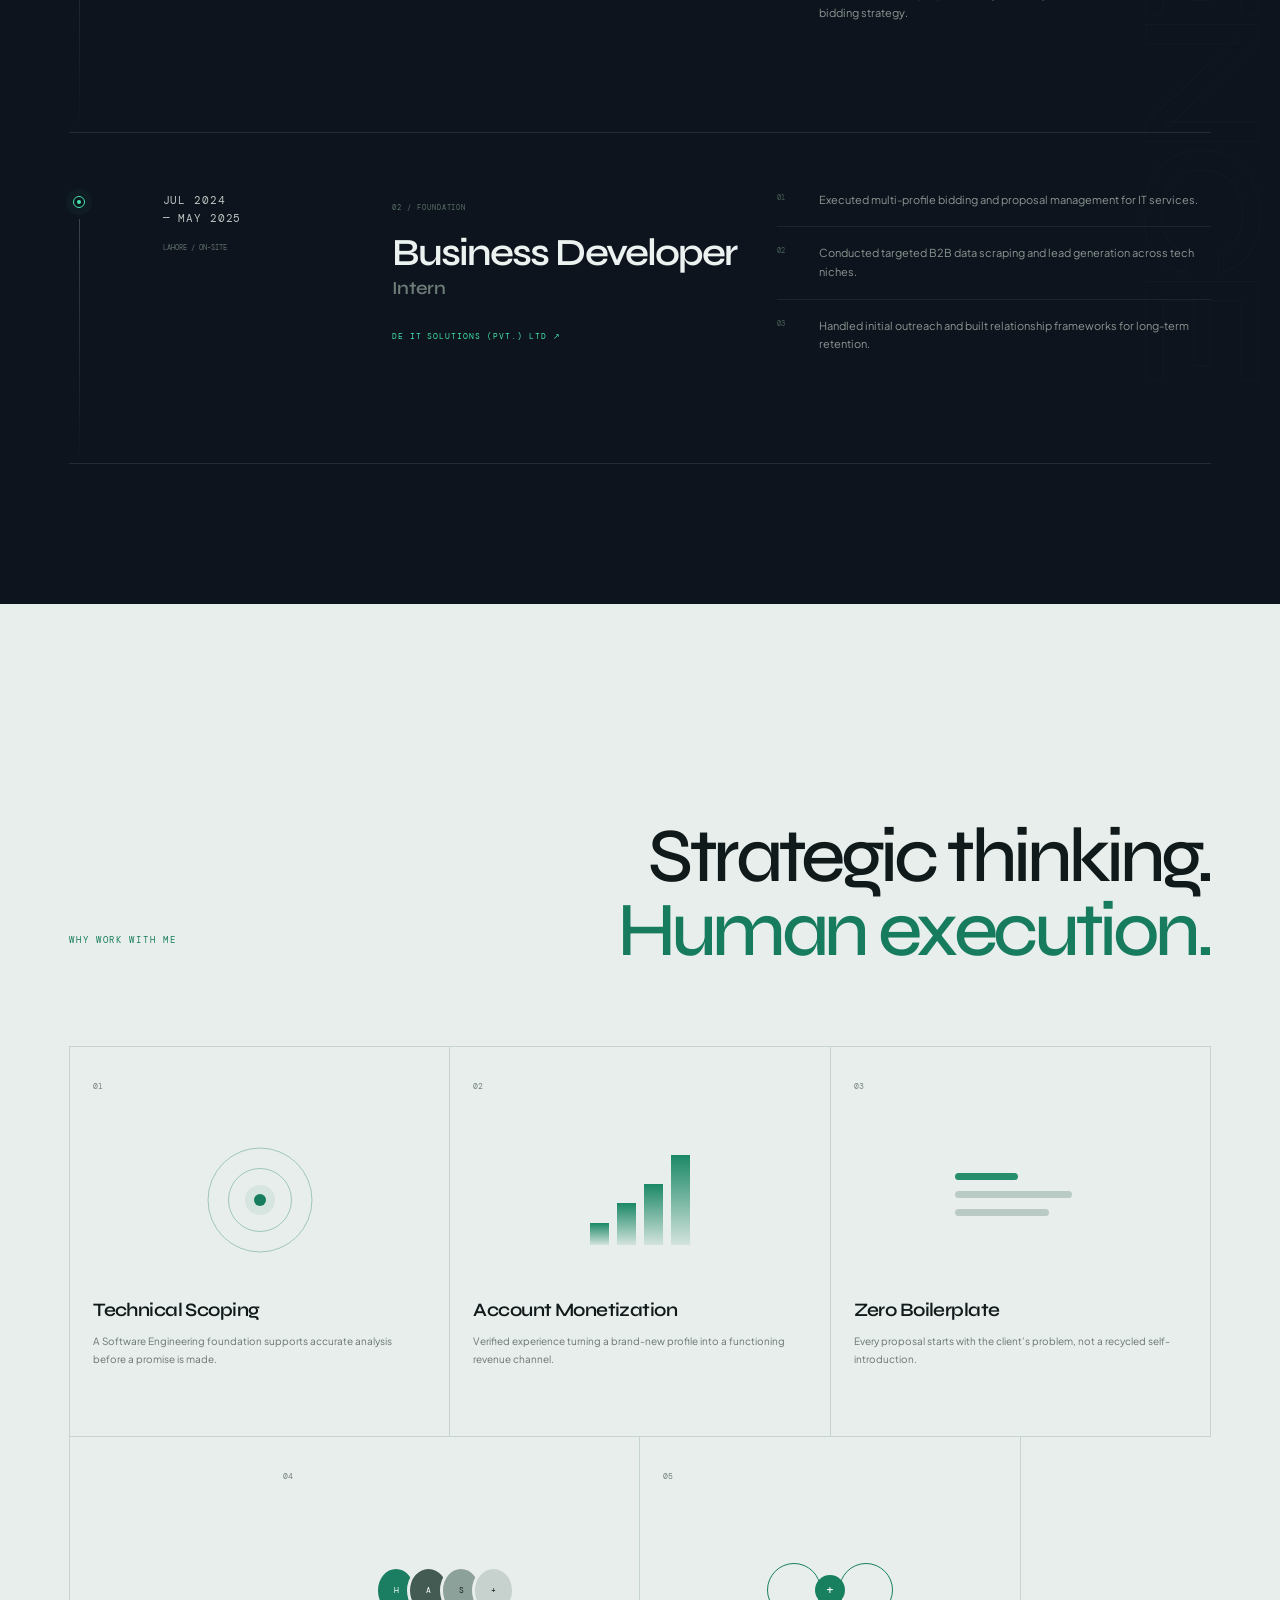
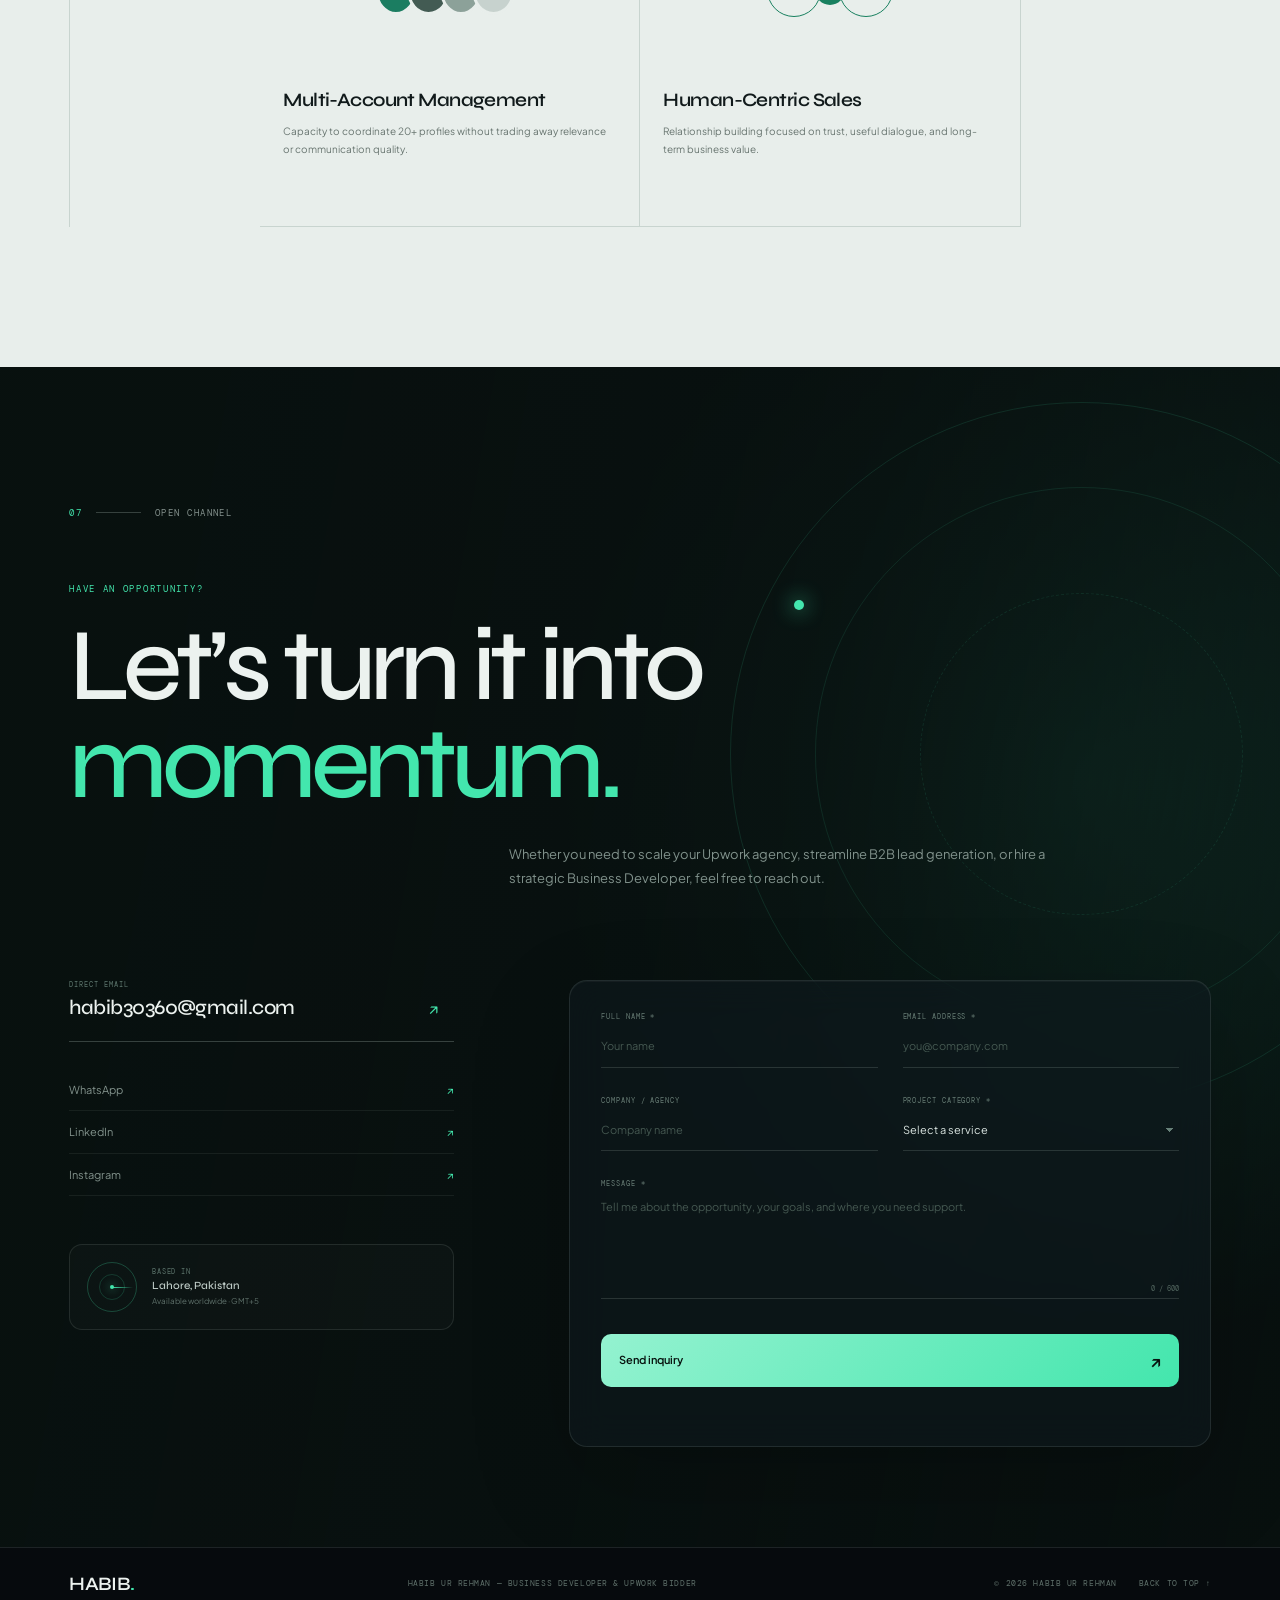
==== commit 8f9b71a7: "Build premium 3D personal portfolio for Habib" ====
--- a/index.html
+++ b/index.html
@@ -1,54 +1,366 @@
 <!doctype html>
 <html lang="en">
 <head>
-  <meta charset="UTF-8"><meta name="viewport" content="width=device-width, initial-scale=1.0">
-  <meta name="description" content="The Innovative Hunt — digital worlds, identity, 3D and creative technology.">
-  <title>The Innovative Hunt — Hunt What’s Next</title>
-  <link rel="stylesheet" href="styles.css"><link rel="stylesheet" href="pages.css"><link rel="stylesheet" href="home.css">
+  <meta charset="UTF-8">
+  <meta name="viewport" content="width=device-width, initial-scale=1.0">
+  <meta name="description" content="Habib ur Rehman is a Business Developer and Upwork Bidder helping software teams turn qualified opportunities into long-term client relationships.">
+  <meta name="theme-color" content="#0b0f17">
+  <meta property="og:title" content="Habib ur Rehman — Business Developer & Upwork Bidder">
+  <meta property="og:description" content="Strategic bidding, technical proposal engineering, and B2B outreach for ambitious software teams.">
+  <title>Habib ur Rehman — Business Developer & Upwork Bidder</title>
+  <link rel="preconnect" href="https://fonts.googleapis.com">
+  <link rel="preconnect" href="https://fonts.gstatic.com" crossorigin>
+  <link href="https://fonts.googleapis.com/css2?family=Inter:wght@400;500;600&family=Plus+Jakarta+Sans:wght@400;500;600;700&family=Syne:wght@500;600;700&display=swap" rel="stylesheet">
+  <link rel="stylesheet" href="styles.css">
 </head>
-<body class="home-v2">
-  <div class="noise" aria-hidden="true"></div><div class="cursor-dot" aria-hidden="true"></div><div class="cursor-ring" aria-hidden="true"></div>
-  <header class="nav-wrap home-nav">
-    <a class="brand magnetic" href="#top"><span class="brand-mark">IH</span><span>THE INNOVATIVE HUNT</span></a>
-    <nav aria-label="Primary navigation"><a href="work.html">Work</a><a href="about.html">Studio</a><a class="nav-cta magnetic" href="contact.html">Start something <span>↗</span></a></nav>
+<body>
+  <div class="page-loader" aria-hidden="true">
+    <div class="loader-mark">H<span>.</span></div>
+    <div class="loader-line"><i></i></div>
+    <p>Building connections</p>
+  </div>
+
+  <canvas id="ambient-canvas" aria-hidden="true"></canvas>
+  <div class="noise" aria-hidden="true"></div>
+  <div class="spotlight" aria-hidden="true"></div>
+  <div class="cursor-dot" aria-hidden="true"></div>
+  <div class="cursor-ring" aria-hidden="true"><span>View</span></div>
+  <div class="scroll-progress" aria-hidden="true"></div>
+
+  <header class="site-header" id="site-header">
+    <a class="brand magnetic" href="#home" aria-label="Habib ur Rehman, home">
+      <span class="brand-symbol">H</span>
+      <span class="brand-name">HABIB<span>.</span></span>
+    </a>
+
+    <nav class="desktop-nav" aria-label="Primary navigation">
+      <a href="#home" class="active">Home</a>
+      <a href="#about">About</a>
+      <a href="#skills">Skills</a>
+      <a href="#workflow">Workflow</a>
+      <a href="#experience">Experience</a>
+      <a href="#services">Services</a>
+      <a href="#contact">Contact</a>
+    </nav>
+
+    <a class="header-cta magnetic" href="#contact">Let’s talk <span>↗</span></a>
+    <button class="menu-toggle" type="button" aria-label="Open menu" aria-expanded="false">
+      <span></span><span></span>
+    </button>
   </header>
 
+  <div class="mobile-menu" aria-hidden="true">
+    <div class="mobile-menu-index">Navigate / 07</div>
+    <nav aria-label="Mobile navigation">
+      <a href="#home"><span>01</span>Home</a>
+      <a href="#about"><span>02</span>About</a>
+      <a href="#skills"><span>03</span>Skills</a>
+      <a href="#workflow"><span>04</span>Workflow</a>
+      <a href="#experience"><span>05</span>Experience</a>
+      <a href="#services"><span>06</span>Services</a>
+      <a href="#contact"><span>07</span>Contact</a>
+    </nav>
+    <a class="mobile-email" href="mailto:habib30360@gmail.com">habib30360@gmail.com ↗</a>
+  </div>
+
   <main>
-    <section class="hunt-hero" id="top">
-      <div class="hero-rail reveal"><span>CREATIVE PRACTICE</span><i></i><span>EST. 2025</span></div>
-      <div class="hunt-headline reveal"><p class="hunt-signal"><b></b> SIGNAL FOUND / 001</p><h1><span>HUNT</span><span>WHAT’S</span><em>NEXT.</em></h1></div>
-      <div class="hunt-object reveal"><div class="object-ring"></div><canvas class="scene-canvas" data-scene="blob" data-color="#79f7e8" aria-label="Interactive dimensional object"></canvas><p><span>DRAG</span> THE UNKNOWN</p></div>
-      <aside class="hunt-note reveal"><p>Independent creative practice for brands that refuse to blend in.</p><a href="work.html">Enter the archive <span>↗</span></a><div class="coordinates">24.8607° N<br>67.0011° E</div></aside>
-      <div class="hero-ghost" aria-hidden="true">BEYOND</div>
-    </section>
-
-    <div class="signal-bar"><div>IDENTITY <b>✦</b> IMMERSIVE WEB <b>✦</b> THREE DIMENSIONS <b>✦</b> MOTION SYSTEMS <b>✦</b> CREATIVE CODE <b>✦</b> IDENTITY <b>✦</b> IMMERSIVE WEB <b>✦</b> THREE DIMENSIONS <b>✦</b></div></div>
-
-    <section class="home-vision">
-      <div class="vision-copy"><p class="home-label reveal">01 / THE MISSION</p><h2 class="reveal">Make digital feel<br><em>physical.</em></h2><p class="reveal">We create identities and experiences with gravity, texture, rhythm, and a point of view. No templates. No visual autopilot.</p></div>
-      <div class="vision-object reveal"><canvas class="scene-canvas" data-scene="crystal" data-color="#ff4d24" aria-label="Interactive crystal model"></canvas><div class="vision-stamp">BUILT<br>TO BE<br>FELT</div><span>OBJECT / 002</span></div>
-    </section>
-
-    <section class="home-showcase" id="projects">
-      <div class="showcase-heading reveal"><p class="home-label">02 / SELECTED WORLDS</p><h2>Three ideas.<br>Three realities.</h2><a href="work.html">View project index ↗</a></div>
-      <div class="showcase-grid">
-        <a class="showcase-card nova-card reveal" href="nova.html"><div class="card-top"><span>01 / NOVA</span><span>IDENTITY + SOUND</span></div><canvas class="scene-canvas" data-scene="torus" data-color="#79f7e8" aria-label="Nova torus"></canvas><h3>NOVA</h3><p>A living identity tuned to discovery.</p><i>↗</i></a>
-        <a class="showcase-card form-card reveal" href="form.html"><div class="card-top"><span>02 / FORM</span><span>DIGITAL MATTER</span></div><canvas class="scene-canvas" data-scene="blob" data-color="#241f33" aria-label="Form fluid surface"></canvas><h3>FORM</h3><p>Matter without gravity or fixed edges.</p><i>↗</i></a>
-        <a class="showcase-card sol-card reveal" href="sol.html"><div class="card-top"><span>03 / SOL</span><span>ENERGY + MOTION</span></div><canvas class="scene-canvas" data-scene="wave" data-color="#ffb45c" aria-label="Sol wave field"></canvas><h3>SOL</h3><p>A warmer language for renewable energy.</p><i>↗</i></a>
-      </div>
-    </section>
-
-    <section class="studio-band">
-      <div class="studio-orbit reveal"><canvas class="scene-canvas" data-scene="rings" data-color="#101114" aria-label="Studio orbital model"></canvas></div>
-      <div class="studio-copy reveal"><p class="home-label">03 / ONE CONNECTED PROCESS</p><h2>Strategy.<br>Identity.<br>Experience.<br><em>Motion.</em></h2><p>One idea carried from first question to final interaction.</p><a href="about.html">Meet the practice ↗</a></div>
-    </section>
-
-    <section class="home-cta">
-      <p class="home-label reveal">04 / OPEN CHANNEL</p><h2 class="reveal">Bring us the<br><span>impossible.</span></h2><div class="cta-row reveal"><a class="magnetic" href="contact.html">Start a project <i>↗</i></a><p>Available for selected identity,<br>web, and immersive commissions.</p></div><div class="cta-model"><canvas class="scene-canvas" data-scene="knot" data-color="#ff4d24" aria-label="Contact knot"></canvas></div>
+    <section class="hero section" id="home" data-section="home">
+      <div class="hero-grid-lines" aria-hidden="true"></div>
+      <div class="hero-copy">
+        <div class="availability reveal">
+          <span class="status-dot"></span>
+          <span>Available for strategic partnerships</span>
+          <b>PK · GMT+5</b>
+        </div>
+
+        <p class="hero-name reveal">Habib ur Rehman <i></i> Business Developer & Upwork Bidder</p>
+        <h1 class="reveal">Turning opportunities into <em>successful client relationships.</em></h1>
+        <p class="hero-intro reveal">Combining strategic Upwork bidding, technical proposal engineering, and B2B outreach to scale profiles, acquire high-value clients, and drive sustainable agency growth.</p>
+
+        <div class="hero-actions reveal">
+          <a class="button button-primary magnetic" href="#contact"><span>Let’s work together</span><i>↗</i></a>
+          <a class="button button-ghost" href="#experience"><span>Explore my work</span><i>↓</i></a>
+        </div>
+
+        <div class="hero-proof reveal">
+          <div><strong>$3K</strong><span>New profile revenue<br>in 2–2.5 months</span></div>
+          <i></i>
+          <div><strong>20–25+</strong><span>Profiles managed<br>simultaneously</span></div>
+        </div>
+      </div>
+
+      <div class="hero-stage reveal" id="hero-stage">
+        <div class="stage-orbit orbit-one" aria-hidden="true"></div>
+        <div class="stage-orbit orbit-two" aria-hidden="true"></div>
+        <canvas id="hero-network" aria-hidden="true"></canvas>
+        <div class="portrait-glow" aria-hidden="true"></div>
+
+        <div class="portrait-shell" data-depth="1.1">
+          <div class="portrait-topline"><span>PROFILE / 01</span><span class="live-pill"><i></i> ACTIVE</span></div>
+          <div class="portrait-window">
+            <div class="portrait-backdrop" aria-hidden="true">
+              <span></span><span></span><span></span>
+            </div>
+            <div class="portrait-fallback" aria-label="Habib ur Rehman portrait placeholder">
+              <div class="portrait-halo"></div>
+              <svg viewBox="0 0 400 520" role="img" aria-label="Habib ur Rehman monogram portrait">
+                <defs>
+                  <linearGradient id="bodyGradient" x1="0" x2="1" y1="0" y2="1">
+                    <stop offset="0" stop-color="#9ca8a6"/>
+                    <stop offset="0.45" stop-color="#3d494a"/>
+                    <stop offset="1" stop-color="#10171a"/>
+                  </linearGradient>
+                  <radialGradient id="headGradient" cx="38%" cy="28%" r="70%">
+                    <stop offset="0" stop-color="#d7ddd9"/>
+                    <stop offset="0.45" stop-color="#697577"/>
+                    <stop offset="1" stop-color="#1b2527"/>
+                  </radialGradient>
+                </defs>
+                <circle cx="206" cy="157" r="82" fill="url(#headGradient)"/>
+                <path d="M153 222c25 21 79 22 105-1l34 26c37 29 52 95 57 189H52c5-91 21-157 60-187z" fill="url(#bodyGradient)"/>
+                <path d="M151 229l54 93 54-94 41 29-33 179H138l-29-179z" fill="#667172" opacity=".72"/>
+                <path d="M175 239l30 83 31-83-31 18z" fill="#090d11"/>
+                <path d="M150 224l55 33-42 30-32-48zm110 0l-55 33 42 30 33-49z" fill="#aab1af" opacity=".56"/>
+              </svg>
+              <span class="portrait-monogram">HR</span>
+            </div>
+            <img class="portrait-photo" data-src="assets/habib-portrait.webp" alt="Habib ur Rehman wearing a grey blazer and black turtleneck">
+            <div class="portrait-vignette"></div>
+            <div class="portrait-caption"><span>Lahore, Pakistan</span><span>31.5204° N</span></div>
+          </div>
+        </div>
+
+        <article class="float-card proposal-card" data-depth="1.7">
+          <div class="float-icon document-icon"><i></i><i></i><i></i></div>
+          <div><small>PROPOSAL STATUS</small><strong>High-conversion proposal sent</strong></div>
+          <span class="check">✓</span>
+        </article>
+
+        <article class="float-card metric-card" data-depth="2">
+          <small>PROFILE MOMENTUM</small>
+          <strong>$3K<span>+</span></strong>
+          <p>Revenue scaled on a new profile</p>
+          <div class="mini-chart"><i></i><i></i><i></i><i></i><i></i></div>
+        </article>
+
+        <article class="float-card profiles-card" data-depth="1.45">
+          <div class="profile-stack"><i>H</i><i>A</i><i>S</i><i>+</i></div>
+          <div><strong>20–25+</strong><small>Profiles managed simultaneously</small></div>
+        </article>
+
+        <article class="float-card message-card" data-depth="1.8">
+          <div class="message-head"><span class="avatar-mini">C</span><div><strong>Client channel</strong><small>Active now</small></div><i></i></div>
+          <p>“This aligns perfectly with our scope.”</p>
+          <div class="typing"><i></i><i></i><i></i></div>
+        </article>
+
+        <div class="lead-mesh" data-depth="1.35" aria-label="B2B lead generation network">
+          <span class="mesh-core">B2B</span>
+          <i style="--x:10%;--y:20%"></i><i style="--x:82%;--y:14%"></i><i style="--x:90%;--y:75%"></i><i style="--x:18%;--y:82%"></i>
+          <svg viewBox="0 0 180 130" preserveAspectRatio="none" aria-hidden="true"><path d="M90 65L18 26M90 65l71-43M90 65l74 37M90 65l-62 41"/></svg>
+        </div>
+
+        <p class="stage-caption">Move your cursor <i></i> explore the system</p>
+      </div>
+
+      <a class="scroll-cue" href="#about" aria-label="Scroll to About"><span>Scroll to explore</span><i><b></b></i></a>
+    </section>
+
+    <div class="trust-marquee" aria-hidden="true">
+      <div><span>STRATEGIC BIDDING</span><i>✦</i><span>CLIENT ACQUISITION</span><i>✦</i><span>TECHNICAL SCOPING</span><i>✦</i><span>B2B OUTREACH</span><i>✦</i><span>PROPOSAL ENGINEERING</span><i>✦</i><span>STRATEGIC BIDDING</span><i>✦</i><span>CLIENT ACQUISITION</span><i>✦</i><span>TECHNICAL SCOPING</span><i>✦</i><span>B2B OUTREACH</span><i>✦</i><span>PROPOSAL ENGINEERING</span><i>✦</i></div>
+    </div>
+
+    <section class="about section section-pad" id="about" data-section="about">
+      <div class="section-index reveal"><span>01</span><i></i><b>ABOUT ME</b></div>
+      <div class="about-heading">
+        <h2 class="display-title reveal">Bridging technical understanding with <em>strategic business growth.</em></h2>
+        <div class="about-copy reveal">
+          <p>I am Habib ur Rehman, a Business Developer and Upwork Specialist pursuing a BS in Software Engineering in Lahore, Pakistan.</p>
+          <p>My background enables me to evaluate project requirements with technical precision and articulate value propositions that convert cold prospects into long-term clients.</p>
+          <div class="education-note"><span>EDUCATION / 2023—2027</span><strong>BS Software Engineering</strong><p>National College of Business Administration and Economics, Lahore</p></div>
+        </div>
+      </div>
+
+      <div class="expertise-grid">
+        <article class="expertise-card tilt-card reveal">
+          <span class="card-number">01</span><div class="expertise-icon code-icon">&lt;/&gt;</div>
+          <h3>Technical Business Development</h3><p>Understanding software architecture, requirements, and delivery before positioning the right solution.</p><i class="corner-arrow">↗</i>
+        </article>
+        <article class="expertise-card tilt-card reveal">
+          <span class="card-number">02</span><div class="expertise-icon scale-icon"><i></i><i></i><i></i></div>
+          <h3>Profile Scaling & Monetization</h3><p>Building momentum for new and stagnant accounts through focused positioning and consistent execution.</p><i class="corner-arrow">↗</i>
+        </article>
+        <article class="expertise-card tilt-card reveal">
+          <span class="card-number">03</span><div class="expertise-icon nodes-icon"><i></i><i></i><i></i><i></i></div>
+          <h3>B2B Lead Generation</h3><p>Mapping qualified markets and building targeted prospect pipelines across IT and software niches.</p><i class="corner-arrow">↗</i>
+        </article>
+        <article class="expertise-card tilt-card reveal">
+          <span class="card-number">04</span><div class="expertise-icon relationship-icon"><i></i><i></i></div>
+          <h3>Client Relationships</h3><p>Creating clear, human communication from the first conversation through handoff and retention.</p><i class="corner-arrow">↗</i>
+        </article>
+      </div>
+    </section>
+
+    <section class="services section section-pad" id="services" data-section="services">
+      <div class="services-glow" aria-hidden="true"></div>
+      <div class="section-index reveal"><span>02</span><i></i><b>WHAT I DO</b></div>
+      <div class="section-heading reveal">
+        <div><p class="eyebrow">SERVICES / CAPABILITIES</p><h2>Strategy built to <em>convert.</em></h2></div>
+        <p>From identifying the right opportunity to building the relationship that turns it into recurring business.</p>
+      </div>
+
+      <div class="service-grid">
+        <article class="service-card tilt-card reveal"><div class="service-top"><span>01</span><div class="service-symbol bid-symbol"><i></i><i></i></div></div><h3>Upwork Bidding & Account Scaling</h3><p>Finding high-intent jobs, analyzing client friction points, and writing tailored proposals that convert leads into contracts.</p><a href="#contact" aria-label="Discuss Upwork bidding">Discuss service ↗</a></article>
+        <article class="service-card tilt-card reveal"><div class="service-top"><span>02</span><div class="service-symbol compass-symbol"><i></i></div></div><h3>Strategic Business Development</h3><p>Identifying market trends, building outreach pipelines, and managing relationships that foster repeat business.</p><a href="#contact" aria-label="Discuss business development">Discuss service ↗</a></article>
+        <article class="service-card tilt-card reveal"><div class="service-top"><span>03</span><div class="service-symbol proposal-symbol"><i></i><i></i><i></i></div></div><h3>High-Conversion Proposal Writing</h3><p>Engineering personalized proposals focused on problem resolution rather than boilerplate introductions.</p><a href="#contact" aria-label="Discuss proposal writing">Discuss service ↗</a></article>
+        <article class="service-card tilt-card reveal"><div class="service-top"><span>04</span><div class="service-symbol data-symbol"><i></i><i></i><i></i></div></div><h3>B2B Lead Generation & Scraping</h3><p>Using Apollo, Clutch, and LinkedIn Sales Navigator for targeted prospect research across tech niches.</p><a href="#contact" aria-label="Discuss lead generation">Discuss service ↗</a></article>
+        <article class="service-card tilt-card reveal"><div class="service-top"><span>05</span><div class="service-symbol target-symbol"><i></i></div></div><h3>Upwork Profile Optimization</h3><p>Structuring and maintaining freelancer and agency profiles to improve trust, relevance, and response quality.</p><a href="#contact" aria-label="Discuss profile optimization">Discuss service ↗</a></article>
+        <article class="service-card tilt-card reveal"><div class="service-top"><span>06</span><div class="service-symbol connect-symbol"><i></i><i></i></div></div><h3>Client Communication & Sales Engineering</h3><p>Handling negotiations, clarifying technical scope, and creating clean handoffs to development teams.</p><a href="#contact" aria-label="Discuss client communication">Discuss service ↗</a></article>
+      </div>
+    </section>
+
+    <section class="skills section section-pad" id="skills" data-section="skills">
+      <div class="section-index reveal"><span>03</span><i></i><b>SKILLS & TOOLKIT</b></div>
+      <div class="skills-layout">
+        <div class="skills-intro reveal">
+          <p class="eyebrow">CONNECTED CAPABILITIES</p>
+          <h2>A toolkit where <em>business meets technology.</em></h2>
+          <p>Not isolated tools. A connected operating system for research, positioning, outreach, and client success.</p>
+          <div class="skill-orbit" aria-hidden="true"><span>H</span><i></i><i></i><i></i><b></b><b></b><b></b></div>
+        </div>
+
+        <div class="skill-groups">
+          <article class="skill-group reveal">
+            <div class="skill-title"><span>01</span><div><small>CORE EXPERTISE</small><h3>Business Development & Sales</h3></div><i>↗</i></div>
+            <div class="skill-tags"><span>Upwork Bidding & Strategy</span><span>Client Acquisition</span><span>Relationship Management</span><span>Proposal Engineering</span><span>B2B Outreach</span><span>Lead Nurturing</span><span>Market Trend Analysis</span></div>
+          </article>
+          <article class="skill-group reveal">
+            <div class="skill-title"><span>02</span><div><small>RESEARCH STACK</small><h3>Data & Lead Generation Tools</h3></div><i>↗</i></div>
+            <div class="skill-tags"><span>Apollo.io</span><span>Clutch.co</span><span>LinkedIn Sales Navigator</span><span>B2B Data Scraping</span><span>Target Market Research</span></div>
+          </article>
+          <article class="skill-group reveal">
+            <div class="skill-title"><span>03</span><div><small>TECHNICAL BRIDGE</small><h3>Communication & Technical Literacy</h3></div><i>↗</i></div>
+            <div class="skill-tags"><span>Software Engineering Principles</span><span>Requirement Analysis</span><span>Technical Scoping</span><span>Negotiation</span><span>AI-Assisted Outreach</span><span>WordPress</span><span>Shopify Setup</span></div>
+          </article>
+        </div>
+      </div>
+    </section>
+
+    <section class="workflow section section-pad" id="workflow" data-section="workflow">
+      <div class="section-index reveal"><span>04</span><i></i><b>MY WORKFLOW</b></div>
+      <div class="workflow-heading reveal">
+        <p class="eyebrow">FROM SIGNAL TO SUCCESS</p>
+        <h2>From opportunity to <em>qualified contract.</em></h2>
+      </div>
+
+      <div class="pipeline reveal" role="list">
+        <div class="pipeline-line"><i id="pipeline-progress"></i></div>
+        <article class="pipeline-step active" role="listitem" tabindex="0" data-step="01">
+          <div class="step-node"><i></i></div><span>01</span><div><small>DISCOVER</small><h3>Research & Data Scraping</h3><p>Analyze requirements, client history, and market patterns with precise research tools.</p></div>
+        </article>
+        <article class="pipeline-step" role="listitem" tabindex="0" data-step="02">
+          <div class="step-node"><i></i></div><span>02</span><div><small>QUALIFY</small><h3>Fit & Scope Analysis</h3><p>Filter high-probability opportunities where technical insight creates a real competitive edge.</p></div>
+        </article>
+        <article class="pipeline-step" role="listitem" tabindex="0" data-step="03">
+          <div class="step-node"><i></i></div><span>03</span><div><small>POSITION</small><h3>Custom Proposal Crafting</h3><p>Write a clear, non-templated response to explicit pain points and project outcomes.</p></div>
+        </article>
+        <article class="pipeline-step" role="listitem" tabindex="0" data-step="04">
+          <div class="step-node"><i></i></div><span>04</span><div><small>ENGAGE</small><h3>Client Communication</h3><p>Manage initial objections, clarify the requirement, and build confidence in the solution.</p></div>
+        </article>
+        <article class="pipeline-step" role="listitem" tabindex="0" data-step="05">
+          <div class="step-node"><i></i></div><span>05</span><div><small>GROW</small><h3>Relationship & Pipeline Management</h3><p>Maintain structured follow-ups and turn successful contracts into ongoing relationships.</p></div>
+        </article>
+      </div>
+    </section>
+
+    <section class="experience section section-pad" id="experience" data-section="experience">
+      <div class="experience-backdrop" aria-hidden="true">EXPERIENCE</div>
+      <div class="section-index reveal"><span>05</span><i></i><b>EXPERIENCE</b></div>
+      <div class="experience-heading reveal"><p class="eyebrow">CAREER SIGNAL</p><h2>Built through <em>consistent outcomes.</em></h2></div>
+
+      <div class="timeline">
+        <article class="timeline-item reveal">
+          <div class="timeline-rail"><span class="timeline-dot"></span><i></i></div>
+          <div class="timeline-date"><strong>JUL 2025<br>— FEB 2026</strong><span>Lahore / On-site</span></div>
+          <div class="timeline-role"><span>01 / LATEST ROLE</span><h3>Upwork Bidder <em>Senior / Lead</em></h3><a href="#contact">Geniousdev ↗</a></div>
+          <ul class="timeline-points">
+            <li><span>01</span>Scaled a newly created Upwork profile to $3,000 in revenue within 2 to 2.5 months.</li>
+            <li><span>02</span>Managed 20 to 25+ client profiles across active proposals and account operations.</li>
+            <li><span>03</span>Promoted from Junior to Senior based on client acquisition speed and proposal performance.</li>
+            <li><span>04</span>Submitted custom proposals daily and analyzed client trends to refine bidding strategy.</li>
+          </ul>
+        </article>
+
+        <article class="timeline-item reveal">
+          <div class="timeline-rail"><span class="timeline-dot"></span><i></i></div>
+          <div class="timeline-date"><strong>JUL 2024<br>— MAY 2025</strong><span>Lahore / On-site</span></div>
+          <div class="timeline-role"><span>02 / FOUNDATION</span><h3>Business Developer <em>Intern</em></h3><a href="#contact">DE IT Solutions (Pvt.) Ltd ↗</a></div>
+          <ul class="timeline-points">
+            <li><span>01</span>Executed multi-profile bidding and proposal management for IT services.</li>
+            <li><span>02</span>Conducted targeted B2B data scraping and lead generation across tech niches.</li>
+            <li><span>03</span>Handled initial outreach and built relationship frameworks for long-term retention.</li>
+          </ul>
+        </article>
+      </div>
+    </section>
+
+    <section class="why section section-pad" id="why" data-section="why">
+      <div class="section-index reveal"><span>06</span><i></i><b>THE DIFFERENCE</b></div>
+      <div class="why-heading reveal"><p class="eyebrow">WHY WORK WITH ME</p><h2>Strategic thinking.<br><em>Human execution.</em></h2></div>
+      <div class="why-grid">
+        <article class="why-card reveal"><span>01</span><div class="why-visual scope-visual"><i></i><i></i><i></i></div><h3>Technical Scoping</h3><p>A Software Engineering foundation supports accurate analysis before a promise is made.</p></article>
+        <article class="why-card reveal"><span>02</span><div class="why-visual growth-visual"><i></i><i></i><i></i><i></i></div><h3>Account Monetization</h3><p>Verified experience turning a brand-new profile into a functioning revenue channel.</p></article>
+        <article class="why-card reveal"><span>03</span><div class="why-visual text-visual"><i></i><i></i><i></i></div><h3>Zero Boilerplate</h3><p>Every proposal starts with the client’s problem, not a recycled self-introduction.</p></article>
+        <article class="why-card reveal"><span>04</span><div class="why-visual multi-visual"><i>H</i><i>A</i><i>S</i><i>+</i></div><h3>Multi-Account Management</h3><p>Capacity to coordinate 20+ profiles without trading away relevance or communication quality.</p></article>
+        <article class="why-card reveal"><span>05</span><div class="why-visual human-visual"><i></i><b>+</b><i></i></div><h3>Human-Centric Sales</h3><p>Relationship building focused on trust, useful dialogue, and long-term business value.</p></article>
+      </div>
+    </section>
+
+    <section class="contact section" id="contact" data-section="contact">
+      <div class="contact-orb" aria-hidden="true"><i></i><i></i><i></i></div>
+      <div class="contact-inner">
+        <div class="section-index reveal"><span>07</span><i></i><b>OPEN CHANNEL</b></div>
+        <div class="contact-heading reveal">
+          <p class="eyebrow">HAVE AN OPPORTUNITY?</p>
+          <h2>Let’s turn it into <em>momentum.</em></h2>
+          <p>Whether you need to scale your Upwork agency, streamline B2B lead generation, or hire a strategic Business Developer, feel free to reach out.</p>
+        </div>
+
+        <div class="contact-layout">
+          <div class="contact-details reveal">
+            <a class="contact-primary magnetic" href="mailto:habib30360@gmail.com"><small>DIRECT EMAIL</small><span>habib30360@gmail.com</span><i>↗</i></a>
+            <div class="contact-links">
+              <a href="https://wa.me/923259733979" target="_blank" rel="noreferrer"><span>WhatsApp</span><i>↗</i></a>
+              <a href="https://www.linkedin.com/in/habiburrehman03" target="_blank" rel="noreferrer"><span>LinkedIn</span><i>↗</i></a>
+              <a href="https://www.instagram.com/habiburrehman99" target="_blank" rel="noreferrer"><span>Instagram</span><i>↗</i></a>
+            </div>
+            <div class="location-card"><div class="radar"><i></i><b></b></div><div><small>BASED IN</small><strong>Lahore, Pakistan</strong><span>Available worldwide · GMT+5</span></div></div>
+          </div>
+
+          <form class="contact-form reveal" id="contact-form" novalidate>
+            <div class="form-row">
+              <label><span>FULL NAME *</span><input type="text" name="name" autocomplete="name" placeholder="Your name" required><small class="error">Please enter your name</small></label>
+              <label><span>EMAIL ADDRESS *</span><input type="email" name="email" autocomplete="email" placeholder="you@company.com" required><small class="error">Enter a valid email</small></label>
+            </div>
+            <div class="form-row">
+              <label><span>COMPANY / AGENCY</span><input type="text" name="company" autocomplete="organization" placeholder="Company name"></label>
+              <label><span>PROJECT CATEGORY *</span><select name="category" required><option value="" selected disabled>Select a service</option><option>Upwork Bidding & Scaling</option><option>Business Development</option><option>Proposal Writing</option><option>B2B Lead Generation</option><option>Profile Optimization</option><option>Client Communication</option><option>Other opportunity</option></select><small class="error">Select a category</small></label>
+            </div>
+            <label class="message-field"><span>MESSAGE *</span><textarea name="message" rows="5" placeholder="Tell me about the opportunity, your goals, and where you need support." required></textarea><small class="error">Please add a short message</small><b><i id="char-count">0</i> / 600</b></label>
+            <button class="submit-button magnetic" type="submit"><span>Send inquiry</span><i>↗</i><b class="submit-spinner"></b></button>
+            <p class="form-status" role="status"></p>
+          </form>
+        </div>
+      </div>
     </section>
   </main>
 
-  <footer class="home-footer"><span>© 2025 THE INNOVATIVE HUNT</span><span>INDEPENDENT / WORLDWIDE</span><a href="#top">RETURN TO SIGNAL ↑</a></footer>
-  <script src="script.js"></script><script src="scenes.js"></script>
+  <footer>
+    <a class="footer-brand" href="#home">HABIB<span>.</span></a>
+    <p>Habib ur Rehman — Business Developer & Upwork Bidder</p>
+    <div><span>© 2026 Habib ur Rehman</span><a href="#home">Back to top ↑</a></div>
+  </footer>
+
+  <script src="script.js"></script>
 </body>
 </html>
--- a/styles.css
+++ b/styles.css
@@ -1,188 +1,258 @@
-@import url('https://fonts.googleapis.com/css2?family=DM+Mono:wght@300;400&family=Manrope:wght@300;400;500;600&display=swap');
+@import url('https://fonts.googleapis.com/css2?family=DM+Mono:wght@300;400;500&display=swap');
 
 :root {
-  --ink: #eeefe9;
-  --muted: #9a9b95;
-  --line: rgba(238, 239, 233, .16);
-  --acid: #c9ff49;
-  --violet: #795cff;
-  --bg: #090a0c;
-  --panel: #111217;
-}
-
-* { box-sizing: border-box; margin: 0; padding: 0; }
-html { scroll-behavior: smooth; }
+  --bg: #0b0f17;
+  --bg-deep: #070a10;
+  --surface: #101721;
+  --surface-2: #131c27;
+  --paper: #e9efec;
+  --text: #ecf2ef;
+  --muted: #84918d;
+  --muted-light: #aab5b1;
+  --emerald: #43e6ad;
+  --emerald-soft: #94f2d0;
+  --emerald-dark: #0b7356;
+  --line: rgba(216, 236, 228, .11);
+  --line-strong: rgba(216, 236, 228, .22);
+  --glass: rgba(15, 24, 33, .64);
+  --font-display: "Syne", sans-serif;
+  --font-body: "Plus Jakarta Sans", "Inter", sans-serif;
+  --font-mono: "DM Mono", monospace;
+  --pad: clamp(24px, 5.4vw, 88px);
+  --ease-out: cubic-bezier(.16, 1, .3, 1);
+}
+
+*, *::before, *::after { box-sizing: border-box; margin: 0; padding: 0; }
+html { scroll-behavior: smooth; scroll-padding-top: 90px; }
 body {
   background: var(--bg);
-  color: var(--ink);
-  font-family: "Manrope", Arial, sans-serif;
+  color: var(--text);
+  font-family: var(--font-body);
+  font-size: 16px;
+  line-height: 1.6;
   overflow-x: hidden;
   cursor: none;
 }
+body.menu-open { overflow: hidden; }
 a { color: inherit; text-decoration: none; cursor: none; }
-::selection { background: var(--acid); color: #08090b; }
-
-.noise {
-  position: fixed; inset: 0; z-index: 100; pointer-events: none; opacity: .035;
-  background-image: url("data:image/svg+xml,%3Csvg viewBox='0 0 180 180' xmlns='http://www.w3.org/2000/svg'%3E%3Cfilter id='n'%3E%3CfeTurbulence type='fractalNoise' baseFrequency='.9' numOctaves='4' stitchTiles='stitch'/%3E%3C/filter%3E%3Crect width='100%25' height='100%25' filter='url(%23n)' opacity='.9'/%3E%3C/svg%3E");
-}
-.cursor-dot, .cursor-ring { position: fixed; pointer-events: none; z-index: 200; border-radius: 50%; transform: translate(-50%, -50%); }
-.cursor-dot { width: 5px; height: 5px; background: var(--acid); }
-.cursor-ring { width: 34px; height: 34px; border: 1px solid rgba(201,255,73,.6); transition: width .2s, height .2s, background .2s; }
-body.hovering .cursor-ring { width: 56px; height: 56px; background: rgba(201,255,73,.08); }
-
-.nav-wrap {
-  height: 92px; padding: 0 4vw; display: flex; align-items: center; justify-content: space-between;
-  position: absolute; top: 0; left: 0; right: 0; z-index: 20; border-bottom: 1px solid var(--line);
-}
-.brand { display: flex; align-items: center; gap: 13px; font-size: 11px; font-weight: 600; letter-spacing: .16em; }
-.brand-mark { display: grid; place-items: center; width: 34px; height: 34px; border: 1px solid rgba(255,255,255,.35); border-radius: 50%; letter-spacing: -.08em; font-size: 10px; }
-nav { display: flex; align-items: center; gap: 34px; font-size: 12px; }
-nav > a { color: #c9cac5; transition: color .2s; }
-nav > a:hover { color: white; }
-.nav-cta { border: 1px solid var(--line); border-radius: 30px; padding: 12px 17px; }
-.nav-cta span { color: var(--acid); margin-left: 8px; }
-
-.hero { min-height: 100vh; position: relative; display: grid; grid-template-columns: 51% 49%; padding: 120px 4vw 55px; overflow: hidden; }
-.hero::before { content: ""; position: absolute; width: 48vw; height: 48vw; top: -23vw; left: 15%; border: 1px solid rgba(255,255,255,.05); border-radius: 50%; }
-.hero-copy { z-index: 3; align-self: center; padding-top: 3vh; }
-.eyebrow, .section-kicker { font-family: "DM Mono", monospace; font-size: 10px; letter-spacing: .13em; text-transform: uppercase; color: var(--muted); }
-.eyebrow { display: flex; align-items: center; gap: 10px; margin-bottom: 34px; }
-.eyebrow > span { width: 6px; height: 6px; border-radius: 50%; background: var(--acid); box-shadow: 0 0 15px var(--acid); }
-.hero h1 { font-size: clamp(64px, 8.4vw, 144px); line-height: .82; letter-spacing: -.07em; font-weight: 300; position: relative; z-index: 4; }
-.hero h1 em, .manifesto h2 em, .contact h2 em { color: var(--acid); font-style: normal; }
-.hero-description { width: min(460px, 85%); font-size: 15px; line-height: 1.75; color: var(--muted); margin-top: 45px; }
-.hero-actions { display: flex; align-items: center; gap: 32px; margin-top: 35px; }
-.button { display: inline-flex; align-items: center; gap: 38px; padding: 16px 22px; font-size: 11px; letter-spacing: .05em; border-radius: 2px; }
-.button-primary { background: var(--acid); color: #090a0c; }
-.button span { font-size: 16px; }
-.text-link { font-size: 11px; color: #c3c4bf; border-bottom: 1px solid #555751; padding-bottom: 6px; }
-.text-link span { margin-left: 8px; color: var(--acid); }
-
-.hero-visual { position: relative; z-index: 2; min-height: 600px; align-self: center; }
-.visual-glow { position: absolute; width: 60%; height: 60%; left: 20%; top: 20%; background: #4f36df; filter: blur(120px); border-radius: 50%; opacity: .18; }
-#orb { width: 100%; height: 100%; display: block; position: absolute; inset: 0; touch-action: none; }
-.orbit-label { position: absolute; z-index: 3; font: 9px "DM Mono", monospace; letter-spacing: .16em; color: #92938e; display: flex; flex-direction: column; gap: 4px; }
-.orbit-label span { color: var(--acid); }
-.orbit-label-one { top: 25%; left: 7%; }
-.orbit-label-two { bottom: 29%; right: 1%; }
-.visual-caption { position: absolute; bottom: 13%; left: 44%; font: 8px "DM Mono", monospace; letter-spacing: .2em; color: #6f716d; }
-.visual-caption span { color: var(--ink); }
-.scroll-cue { position: absolute; bottom: 32px; left: 4vw; display: flex; align-items: center; gap: 14px; font: 8px "DM Mono", monospace; text-transform: uppercase; letter-spacing: .15em; color: #70716d; }
-.scroll-cue i { display: block; width: 70px; height: 1px; background: linear-gradient(90deg, #777, transparent); }
-.hero-index { position: absolute; right: 4vw; bottom: 27px; font: 10px/1.7 "DM Mono", monospace; color: var(--ink); text-align: right; }
-.hero-index span { color: #5d5e5b; }
-
-.section-pad { padding: 130px 6vw; }
-.section-kicker { display: flex; gap: 18px; align-items: center; }
-.section-kicker span { color: var(--acid); }
-.manifesto { background: var(--ink); color: #0b0c0e; position: relative; }
-.manifesto .section-kicker { color: #6a6b65; }
-.manifesto-grid { display: grid; grid-template-columns: 2fr 1fr; gap: 10vw; align-items: end; margin-top: 70px; }
-.manifesto h2 { font-size: clamp(48px, 6.6vw, 105px); line-height: .96; letter-spacing: -.055em; font-weight: 400; }
-.manifesto h2 em { color: #6552e8; }
-.manifesto-copy > p { font-size: 14px; line-height: 1.8; color: #62635e; margin-bottom: 45px; }
-.services { border-top: 1px solid #c9cac4; }
-.services span { display: block; border-bottom: 1px solid #c9cac4; padding: 12px 0; font: 10px "DM Mono", monospace; text-transform: uppercase; letter-spacing: .08em; }
-
-.work { background: #0c0d10; }
-.work-heading { display: flex; justify-content: space-between; align-items: end; margin-bottom: 70px; }
-.work-heading > p { text-align: right; color: var(--muted); font-size: 13px; line-height: 1.65; }
-.projects { display: grid; grid-template-columns: 1fr 1fr; gap: 80px 22px; }
-.project-wide { grid-column: 1 / -1; }
-.project { perspective: 1200px; }
-.project-art { height: 65vh; min-height: 480px; position: relative; overflow: hidden; transform-style: preserve-3d; transition: transform .18s ease-out; }
-.project:not(.project-wide) .project-art { height: 70vh; }
-.art-one { background: radial-gradient(circle at 58% 45%, #6957a2, transparent 25%), linear-gradient(135deg, #171727 0%, #2f2853 55%, #10121a 100%); }
-.project-word { position: absolute; z-index: 3; left: 5%; bottom: 5%; font-size: clamp(80px, 18vw, 280px); line-height: .7; font-weight: 600; letter-spacing: -.09em; color: rgba(231,232,229,.87); mix-blend-mode: overlay; transform: translateZ(35px); }
-.chrome-sphere { position: absolute; z-index: 2; width: 38vh; height: 38vh; border-radius: 50%; left: 45%; top: 14%; background: radial-gradient(circle at 35% 26%, #fff 0%, #8384a5 12%, #131329 40%, #b2a5e8 60%, #080912 82%); box-shadow: 0 50px 80px #08091a; transform: translateZ(70px); }
-.chrome-sphere::after { content: ""; position: absolute; inset: 5%; border: 1px solid rgba(255,255,255,.3); border-radius: 50%; }
-.art-tag { position: absolute; right: 3%; top: 4%; font: 8px "DM Mono", monospace; letter-spacing: .18em; color: rgba(255,255,255,.6); transform: translateZ(20px); }
-.project-meta { display: flex; justify-content: space-between; align-items: flex-end; border-top: 1px solid var(--line); margin-top: 15px; padding-top: 14px; }
-.project-meta > div { display: flex; align-items: baseline; gap: 12px; }
-.project-meta span { color: var(--acid); font: 8px "DM Mono", monospace; }
-.project-meta h3 { font-size: 14px; font-weight: 400; }
-.project-meta p { font: 8px "DM Mono", monospace; text-transform: uppercase; letter-spacing: .08em; color: #6d6e69; }
-.art-two { background: linear-gradient(155deg, #e6ddd1, #8177a3 48%, #302a42 100%); }
-.glass-form { position: absolute; width: 34vw; height: 34vw; min-width: 340px; min-height: 340px; border-radius: 42% 58% 62% 38% / 48% 36% 64% 52%; left: 7%; top: 11%; background: radial-gradient(circle at 36% 26%, rgba(255,255,255,.95), rgba(255,255,255,.1) 28%, rgba(26,15,50,.45) 70%), linear-gradient(145deg, rgba(255,255,255,.7), rgba(69,48,116,.4)); box-shadow: inset -25px -30px 60px rgba(39,22,81,.45), 20px 35px 80px rgba(26,18,46,.4); transform: rotate(28deg) translateZ(60px); filter: saturate(.8); }
-.project-word.vertical { font-size: 8vw; writing-mode: vertical-rl; right: 3%; left: auto; bottom: 8%; color: rgba(250,250,250,.75); }
-.art-three { background: linear-gradient(180deg, #c95034 0%, #df7e42 52%, #33221e 53%, #0e1114 100%); }
-.sun-disc { position: absolute; width: 24vw; height: 24vw; border-radius: 50%; background: #ffca69; box-shadow: 0 0 60px rgba(255,185,70,.45); top: 14%; left: 26%; transform: translateZ(20px); }
-.terrain { position: absolute; inset: 48% -10% -30%; background: repeating-linear-gradient(172deg, transparent 0 16px, rgba(240,152,78,.45) 17px 18px), linear-gradient(160deg, #623626, #0d1013 60%); transform: rotate(-2deg) translateZ(50px); }
-.art-three .project-word { color: rgba(255,236,203,.65); font-size: 15vw; }
-
-.process { background: var(--ink); color: #0a0b0d; }
-.process .section-kicker { color: #6d6e69; }
-.process-list { margin-top: 70px; border-top: 1px solid #bcbdb7; }
-.process-item { display: grid; grid-template-columns: 70px 1fr 1fr 50px; gap: 20px; align-items: center; border-bottom: 1px solid #bcbdb7; min-height: 120px; transition: padding .25s, background .25s; }
-.process-item:hover { padding: 0 20px; background: var(--acid); }
-.process-item > span { font: 10px "DM Mono", monospace; color: #747570; }
-.process-item h3 { font-size: 28px; font-weight: 400; }
-.process-item p { color: #6d6e69; font-size: 12px; }
-.process-item i { font-style: normal; font-size: 22px; text-align: right; }
-
-.contact { min-height: 90vh; display: flex; flex-direction: column; justify-content: center; position: relative; overflow: hidden; background: #0b0c0f; }
-.contact-orb { position: absolute; width: 600px; height: 600px; right: -130px; top: 5%; border-radius: 50%; background: radial-gradient(circle at 34% 30%, #9082f8 0, #4a31c8 22%, #181523 55%, #0b0c0f 72%); box-shadow: inset -40px -40px 80px #09090c, 0 0 120px rgba(97,73,236,.2); opacity: .75; }
-.contact > *:not(.contact-orb) { position: relative; z-index: 2; }
-.contact h2 { font-weight: 300; font-size: clamp(54px, 7.5vw, 120px); line-height: .95; letter-spacing: -.06em; margin: 55px 0; }
-.contact-link { font-size: clamp(18px, 2vw, 32px); border-bottom: 1px solid #595a57; padding: 0 0 10px; width: fit-content; }
-.contact-link span { color: var(--acid); margin-left: 18px; }
-.contact-bottom { display: flex; justify-content: space-between; border-top: 1px solid var(--line); padding-top: 20px; margin-top: 110px; font: 9px "DM Mono", monospace; text-transform: uppercase; letter-spacing: .08em; color: #777874; }
-.contact-bottom div { display: flex; gap: 25px; }
-.contact-bottom a:hover { color: var(--acid); }
-footer { display: flex; justify-content: space-between; padding: 24px 4vw; background: #060709; border-top: 1px solid var(--line); font: 8px "DM Mono", monospace; text-transform: uppercase; letter-spacing: .1em; color: #666762; }
-
-.reveal { opacity: 0; transform: translateY(28px); transition: opacity .8s ease, transform .8s cubic-bezier(.2,.8,.2,1); }
+button, input, textarea, select { font: inherit; }
+button, select { cursor: none; }
+::selection { color: #06100d; background: var(--emerald); }
+::-webkit-scrollbar { width: 8px; }
+::-webkit-scrollbar-track { background: var(--bg-deep); }
+::-webkit-scrollbar-thumb { background: #293b38; border-radius: 999px; }
+
+.page-loader { position: fixed; inset: 0; z-index: 1000; display: grid; place-content: center; justify-items: center; background: #070a10; transition: opacity .8s var(--ease-out), visibility .8s; }
+.page-loader.loaded { opacity: 0; visibility: hidden; pointer-events: none; }
+.loader-mark { font: 600 72px/1 var(--font-display); letter-spacing: -.09em; }
+.loader-mark span { color: var(--emerald); }
+.loader-line { width: 180px; height: 1px; margin: 24px 0 14px; overflow: hidden; background: rgba(255,255,255,.1); }
+.loader-line i { display: block; width: 100%; height: 100%; background: var(--emerald); transform-origin: left; animation: loaderLine 1.5s var(--ease-out) forwards; }
+.page-loader p { color: var(--muted); font: 9px var(--font-mono); letter-spacing: .22em; text-transform: uppercase; }
+@keyframes loaderLine { from { transform: scaleX(0); } to { transform: scaleX(1); } }
+
+#ambient-canvas { position: fixed; inset: 0; z-index: -1; width: 100%; height: 100%; pointer-events: none; }
+.noise { position: fixed; inset: 0; z-index: 500; opacity: .028; pointer-events: none; background-image: url("data:image/svg+xml,%3Csvg viewBox='0 0 200 200' xmlns='http://www.w3.org/2000/svg'%3E%3Cfilter id='n'%3E%3CfeTurbulence type='fractalNoise' baseFrequency='.9' numOctaves='4' stitchTiles='stitch'/%3E%3C/filter%3E%3Crect width='100%25' height='100%25' filter='url(%23n)' opacity='.9'/%3E%3C/svg%3E"); }
+.spotlight { position: fixed; z-index: 0; width: 520px; height: 520px; left: var(--mouse-x, 50%); top: var(--mouse-y, 50%); border-radius: 50%; background: radial-gradient(circle, rgba(53,224,167,.055), transparent 67%); transform: translate(-50%,-50%); pointer-events: none; }
+.cursor-dot, .cursor-ring { position: fixed; left: -100px; top: -100px; z-index: 800; pointer-events: none; border-radius: 50%; transform: translate(-50%,-50%); }
+.cursor-dot { width: 5px; height: 5px; background: var(--emerald); box-shadow: 0 0 15px var(--emerald); }
+.cursor-ring { width: 38px; height: 38px; border: 1px solid rgba(110,241,196,.5); display: grid; place-items: center; transition: width .35s var(--ease-out), height .35s var(--ease-out), background .35s; }
+.cursor-ring span { opacity: 0; color: #06100d; font: 7px var(--font-mono); text-transform: uppercase; transition: opacity .2s; }
+body.is-hovering .cursor-ring { width: 62px; height: 62px; background: rgba(67,230,173,.1); }
+body.is-viewing .cursor-ring { width: 78px; height: 78px; background: var(--emerald); }
+body.is-viewing .cursor-ring span { opacity: 1; }
+.scroll-progress { position: fixed; z-index: 550; left: 0; top: 0; width: 100%; height: 2px; background: linear-gradient(90deg, var(--emerald), var(--emerald-soft)); transform: scaleX(0); transform-origin: left; }
+
+.site-header { position: fixed; z-index: 600; top: 16px; left: 50%; width: calc(100% - 32px); max-width: 1500px; height: 72px; padding: 0 18px 0 16px; border: 1px solid var(--line); border-radius: 18px; display: flex; align-items: center; justify-content: space-between; transform: translateX(-50%); background: rgba(8, 13, 20, .56); backdrop-filter: blur(22px) saturate(140%); -webkit-backdrop-filter: blur(22px) saturate(140%); transition: height .35s var(--ease-out), top .35s, background .35s, border-color .35s; }
+.site-header.scrolled { height: 62px; top: 10px; background: rgba(8, 13, 20, .82); border-color: rgba(216,236,228,.17); }
+.brand { display: flex; align-items: center; gap: 11px; flex: 0 0 auto; }
+.brand-symbol { width: 36px; height: 36px; display: grid; place-items: center; border-radius: 11px; color: #06100d; background: linear-gradient(135deg, var(--emerald-soft), var(--emerald)); box-shadow: 0 7px 30px rgba(67,230,173,.15); font: 700 16px var(--font-display); }
+.brand-name { font: 600 17px var(--font-display); letter-spacing: -.02em; }
+.brand-name span, .footer-brand span { color: var(--emerald); }
+.desktop-nav { display: flex; align-items: center; gap: clamp(15px, 1.8vw, 31px); }
+.desktop-nav a { position: relative; padding: 8px 0; color: #8e9a96; font-size: 11px; font-weight: 600; transition: color .25s; }
+.desktop-nav a::after { content: ""; position: absolute; left: 50%; bottom: 2px; width: 4px; height: 4px; border-radius: 50%; background: var(--emerald); box-shadow: 0 0 10px var(--emerald); opacity: 0; transform: translateX(-50%) scale(0); transition: .25s; }
+.desktop-nav a:hover, .desktop-nav a.active { color: var(--text); }
+.desktop-nav a.active::after { opacity: 1; transform: translateX(-50%) scale(1); }
+.header-cta { min-width: 118px; padding: 11px 14px 11px 17px; border: 1px solid var(--line-strong); border-radius: 11px; display: flex; justify-content: space-between; align-items: center; color: #dfe7e4; font-size: 11px; font-weight: 600; background: rgba(255,255,255,.025); }
+.header-cta span { color: var(--emerald); font-size: 14px; }
+.menu-toggle { display: none; width: 42px; height: 42px; border: 1px solid var(--line); border-radius: 12px; background: transparent; }
+.menu-toggle span { display: block; width: 16px; height: 1px; margin: 5px auto; background: var(--text); transition: transform .3s, margin .3s; }
+.menu-toggle.active span:first-child { transform: rotate(45deg); margin: 0 auto -1px; }
+.menu-toggle.active span:last-child { transform: rotate(-45deg); margin: 0 auto; }
+.mobile-menu { position: fixed; z-index: 590; inset: 0; padding: 125px 25px 35px; display: none; flex-direction: column; background: #070a10; opacity: 0; visibility: hidden; transition: opacity .35s, visibility .35s; }
+.mobile-menu.open { opacity: 1; visibility: visible; }
+.mobile-menu-index { color: var(--muted); font: 9px var(--font-mono); letter-spacing: .18em; }
+.mobile-menu nav { margin-top: 25px; border-top: 1px solid var(--line); }
+.mobile-menu nav a { display: flex; align-items: baseline; gap: 20px; padding: 11px 0; border-bottom: 1px solid var(--line); font: 500 clamp(29px, 8vw, 45px)/1.15 var(--font-display); letter-spacing: -.04em; }
+.mobile-menu nav span { color: var(--emerald); font: 9px var(--font-mono); }
+.mobile-email { margin-top: auto; color: var(--muted-light); font-size: 13px; }
+
+.section { position: relative; z-index: 1; }
+.section-pad { padding: 140px var(--pad); }
+.section-index { display: flex; align-items: center; gap: 14px; margin-bottom: 64px; font: 400 9px var(--font-mono); letter-spacing: .16em; color: var(--muted); }
+.section-index span { color: var(--emerald); }
+.section-index i { width: 45px; height: 1px; background: var(--line-strong); }
+.section-index b { font-weight: 400; }
+.eyebrow { margin-bottom: 22px; color: var(--emerald); font: 400 9px var(--font-mono); letter-spacing: .19em; }
+.display-title { font: 500 clamp(49px, 6.6vw, 104px)/.98 var(--font-display); letter-spacing: -.065em; }
+.display-title em, .section-heading h2 em, .skills-intro h2 em, .workflow-heading h2 em, .experience-heading h2 em, .why-heading h2 em, .contact-heading h2 em { color: var(--emerald); font-style: normal; }
+.reveal { opacity: 0; transform: translateY(32px); transition: opacity .9s var(--ease-out), transform .9s var(--ease-out); }
 .reveal.visible { opacity: 1; transform: translateY(0); }
 
-@media (max-width: 900px) {
-  body { cursor: auto; } a { cursor: pointer; } .cursor-dot, .cursor-ring { display: none; }
-  .nav-wrap { height: 72px; } nav > a:not(.nav-cta) { display: none; }
-  .hero { grid-template-columns: 1fr; padding-top: 120px; min-height: auto; }
-  .hero-copy { align-self: start; }
-  .hero h1 { font-size: clamp(64px, 19vw, 120px); }
-  .hero-visual { height: 520px; min-height: 0; margin-top: -20px; }
-  .scroll-cue, .hero-index { display: none; }
-  .section-pad { padding: 90px 6vw; }
-  .manifesto-grid { grid-template-columns: 1fr; gap: 55px; }
-  .manifesto-copy { max-width: 500px; }
-  .work-heading { display: block; }
-  .work-heading > p { text-align: left; margin-top: 25px; }
-  .projects { grid-template-columns: 1fr; gap: 60px; }
-  .project-wide { grid-column: auto; }
-  .project-art, .project:not(.project-wide) .project-art { height: 62vw; min-height: 400px; }
-  .project-meta { display: block; }
-  .project-meta p { margin: 10px 0 0 24px; }
-  .process-item { grid-template-columns: 45px 1fr 30px; }
-  .process-item p { display: none; }
-  .contact-orb { width: 440px; height: 440px; opacity: .5; }
-}
-
-@media (max-width: 560px) {
-  .brand > span:last-child { display: none; }
-  .nav-cta { padding: 10px 14px; }
-  .hero { padding-left: 5vw; padding-right: 5vw; }
-  .hero-description { width: 100%; }
-  .hero-actions { align-items: flex-start; flex-direction: column; gap: 22px; }
-  .hero-visual { height: 410px; }
-  .visual-caption { left: 34%; }
-  .section-pad { padding: 75px 5vw; }
-  .project-art, .project:not(.project-wide) .project-art { min-height: 420px; height: 110vw; }
-  .chrome-sphere { width: 58vw; height: 58vw; left: 30%; top: 20%; }
-  .glass-form { left: -18%; top: 17%; }
-  .sun-disc { width: 54vw; height: 54vw; left: 21%; }
-  .project-meta > div { align-items: flex-start; }
-  .project-meta h3 { line-height: 1.4; }
-  .contact { min-height: 80vh; }
-  .contact h2 { font-size: 15vw; }
-  .contact-link { font-size: 16px; }
-  .contact-bottom { display: block; margin-top: 80px; line-height: 1.7; }
-  .contact-bottom div { margin-top: 16px; flex-wrap: wrap; }
-  footer span:nth-child(2) { display: none; }
-}
-
-@media (prefers-reduced-motion: reduce) {
-  html { scroll-behavior: auto; }
-  *, *::before, *::after { animation: none !important; transition-duration: .01ms !important; }
-  .reveal { opacity: 1; transform: none; }
-}
+.hero { min-height: 100svh; padding: 126px var(--pad) 55px; display: grid; grid-template-columns: minmax(450px,.88fr) minmax(520px,1.12fr); align-items: center; gap: clamp(30px, 4vw, 75px); overflow: hidden; background: radial-gradient(circle at 74% 43%, rgba(18,72,60,.32), transparent 28%), radial-gradient(circle at 20% 20%, rgba(39,60,77,.18), transparent 32%), linear-gradient(145deg,#0b0f17 0%,#091018 56%,#0b0e15 100%); }
+.hero-grid-lines { position: absolute; inset: 0; opacity: .17; pointer-events: none; background-image: linear-gradient(rgba(141,185,172,.09) 1px, transparent 1px), linear-gradient(90deg, rgba(141,185,172,.09) 1px, transparent 1px); background-size: 75px 75px; mask-image: linear-gradient(to right, black, transparent 74%); }
+.hero-grid-lines::before { content: ""; position: absolute; inset: 0; background: radial-gradient(circle at 30% 50%, transparent, var(--bg) 78%); }
+.hero-copy { position: relative; z-index: 5; max-width: 720px; }
+.availability { width: fit-content; margin-bottom: clamp(38px, 6vh, 68px); padding: 8px 9px; display: flex; align-items: center; gap: 9px; border: 1px solid var(--line); border-radius: 999px; background: rgba(255,255,255,.025); color: var(--muted-light); font: 8px var(--font-mono); letter-spacing: .08em; }
+.availability b { margin-left: 7px; padding: 4px 7px; border-radius: 999px; color: #65736e; background: rgba(255,255,255,.035); font-weight: 400; }
+.status-dot { width: 6px; height: 6px; border-radius: 50%; background: var(--emerald); box-shadow: 0 0 0 4px rgba(67,230,173,.08), 0 0 14px var(--emerald); animation: statusPulse 2s infinite; }
+@keyframes statusPulse { 50% { box-shadow: 0 0 0 7px rgba(67,230,173,0), 0 0 17px var(--emerald); } }
+.hero-name { display: flex; align-items: center; gap: 13px; margin-bottom: 22px; color: #a3afab; font: 500 10px var(--font-mono); letter-spacing: .13em; text-transform: uppercase; }
+.hero-name i { width: 25px; height: 1px; background: var(--emerald); }
+.hero h1 { max-width: 750px; font: 500 clamp(52px, 5.55vw, 94px)/.97 var(--font-display); letter-spacing: -.065em; }
+.hero h1 em { display: block; color: transparent; font-style: normal; -webkit-text-stroke: 1px rgba(205,230,222,.57); }
+.hero-intro { max-width: 615px; margin-top: 30px; color: #98a49f; font-size: clamp(13px,1vw,15px); line-height: 1.85; }
+.hero-actions { display: flex; align-items: center; gap: 13px; margin-top: 36px; }
+.button { min-width: 186px; padding: 16px 18px; border: 1px solid var(--line); border-radius: 11px; display: flex; align-items: center; justify-content: space-between; font-size: 11px; font-weight: 600; transition: border .25s, background .25s, color .25s; }
+.button i { font-style: normal; font-size: 16px; }
+.button-primary { color: #07100e; background: linear-gradient(135deg, var(--emerald-soft), var(--emerald)); border-color: transparent; box-shadow: 0 15px 45px rgba(27,151,111,.18); }
+.button-ghost { color: #c2ccc8; background: rgba(255,255,255,.015); }
+.button-ghost i { color: var(--emerald); }
+.button-ghost:hover { border-color: rgba(67,230,173,.36); background: rgba(67,230,173,.04); }
+.hero-proof { margin-top: clamp(38px,5vh,62px); display: flex; align-items: center; gap: 27px; }
+.hero-proof > i { width: 1px; height: 39px; background: var(--line); }
+.hero-proof > div { display: flex; align-items: center; gap: 13px; }
+.hero-proof strong { font: 600 23px var(--font-display); letter-spacing: -.05em; }
+.hero-proof span { color: #74817c; font: 8px/1.5 var(--font-mono); letter-spacing: .06em; text-transform: uppercase; }
+
+.hero-stage { position: relative; z-index: 3; height: min(77vh, 790px); min-height: 590px; perspective: 1200px; transform-style: preserve-3d; }
+.stage-orbit { position: absolute; left: 50%; top: 50%; border: 1px solid rgba(90,193,158,.16); border-radius: 50%; transform: translate(-50%,-50%) rotate(-8deg); }
+.orbit-one { width: 87%; aspect-ratio: 1; }
+.orbit-two { width: 66%; aspect-ratio: 1; border-style: dashed; transform: translate(-50%,-50%) rotate(21deg); animation: slowSpin 45s linear infinite; }
+@keyframes slowSpin { to { transform: translate(-50%,-50%) rotate(381deg); } }
+#hero-network { position: absolute; inset: 0; width: 100%; height: 100%; opacity: .52; }
+.portrait-glow { position: absolute; left: 50%; top: 52%; width: 56%; height: 64%; border-radius: 50%; background: #13795d; filter: blur(105px); opacity: .17; transform: translate(-50%,-50%); }
+.portrait-shell { position: absolute; z-index: 4; left: 50%; top: 49%; width: min(48%,390px); min-width: 310px; height: 73%; padding: 10px; border: 1px solid rgba(215,238,229,.18); border-radius: 30px; background: linear-gradient(145deg, rgba(36,54,61,.68), rgba(10,16,23,.8)); box-shadow: inset 0 1px rgba(255,255,255,.08), 0 40px 100px rgba(0,0,0,.42), 0 0 70px rgba(25,116,90,.08); transform: translate(-50%,-50%) translateZ(30px); transform-style: preserve-3d; transition: transform .3s var(--ease-out); backdrop-filter: blur(12px); }
+.portrait-topline { height: 37px; padding: 2px 7px 0; display: flex; align-items: center; justify-content: space-between; color: #7e8e88; font: 8px var(--font-mono); letter-spacing: .12em; }
+.live-pill { display: flex; align-items: center; gap: 6px; padding: 5px 7px; border-radius: 999px; color: #91a39d; background: rgba(255,255,255,.035); }
+.live-pill i { width: 4px; height: 4px; border-radius: 50%; background: var(--emerald); }
+.portrait-window { position: relative; height: calc(100% - 37px); overflow: hidden; border-radius: 21px; background: radial-gradient(circle at 50% 27%, #324a49 0, #18282b 40%, #0d151d 75%); }
+.portrait-backdrop { position: absolute; inset: 0; opacity: .7; background: linear-gradient(115deg, transparent 40%, rgba(117,229,193,.08), transparent 62%); }
+.portrait-backdrop span { position: absolute; left: 50%; top: 48%; border: 1px solid rgba(126,211,184,.12); border-radius: 50%; transform: translate(-50%,-50%); }
+.portrait-backdrop span:nth-child(1) { width: 260px; height: 260px; }
+.portrait-backdrop span:nth-child(2) { width: 340px; height: 340px; }
+.portrait-backdrop span:nth-child(3) { width: 440px; height: 440px; }
+.portrait-fallback, .portrait-photo { position: absolute; z-index: 2; inset: 0; width: 100%; height: 100%; }
+.portrait-fallback svg { position: absolute; bottom: -2%; left: 50%; width: 112%; height: 92%; transform: translateX(-50%); filter: drop-shadow(0 25px 30px rgba(0,0,0,.38)); }
+.portrait-halo { position: absolute; left: 50%; top: 31%; width: 210px; height: 210px; border-radius: 50%; background: rgba(102,225,184,.08); border: 1px solid rgba(126,230,195,.16); transform: translate(-50%,-50%); box-shadow: 0 0 60px rgba(52,210,157,.1); }
+.portrait-monogram { position: absolute; z-index: 3; left: 50%; top: 28%; color: rgba(232,245,240,.88); font: 600 clamp(42px,4vw,68px)/1 var(--font-display); letter-spacing: -.09em; transform: translate(-50%,-50%); mix-blend-mode: overlay; }
+.portrait-photo { display: none; z-index: 3; object-fit: cover; object-position: 50% 18%; filter: saturate(.75) contrast(1.04); }
+.portrait-photo.loaded { display: block; }
+.portrait-vignette { position: absolute; z-index: 4; inset: 0; box-shadow: inset 0 -90px 90px rgba(6,11,16,.75), inset 0 0 70px rgba(5,9,14,.35); pointer-events: none; }
+.portrait-caption { position: absolute; z-index: 5; left: 17px; right: 17px; bottom: 15px; display: flex; justify-content: space-between; color: rgba(216,231,225,.7); font: 7px var(--font-mono); letter-spacing: .12em; text-transform: uppercase; }
+.float-card { position: absolute; z-index: 7; border: 1px solid rgba(207,234,224,.16); border-radius: 14px; background: rgba(12,20,28,.72); box-shadow: inset 0 1px rgba(255,255,255,.05), 0 25px 60px rgba(0,0,0,.35); backdrop-filter: blur(18px); transform-style: preserve-3d; transition: transform .3s var(--ease-out), border .3s; }
+.float-card:hover { border-color: rgba(72,229,175,.42); }
+.float-card small { color: #73847e; font: 7px var(--font-mono); letter-spacing: .13em; }
+.proposal-card { left: 2%; top: 18%; width: 240px; padding: 13px; display: grid; grid-template-columns: 42px 1fr 20px; gap: 11px; align-items: center; animation: floatA 7s ease-in-out infinite; }
+.proposal-card strong { display: block; margin-top: 4px; color: #dce7e3; font-size: 9px; font-weight: 500; }
+.document-icon { width: 40px; height: 44px; padding: 10px 8px; border: 1px solid var(--line); border-radius: 9px; background: linear-gradient(145deg,rgba(67,230,173,.13),rgba(255,255,255,.02)); }
+.document-icon i { display: block; width: 100%; height: 2px; margin: 4px 0; border-radius: 3px; background: #698078; }
+.document-icon i:first-child { width: 55%; background: var(--emerald); }
+.check { width: 19px; height: 19px; display: grid; place-items: center; border-radius: 50%; color: #082016; background: var(--emerald); font-size: 10px; }
+.metric-card { right: 0; top: 11%; width: 173px; padding: 15px; animation: floatB 8s ease-in-out infinite; }
+.metric-card strong { display: block; margin: 5px 0 1px; font: 600 36px/1 var(--font-display); letter-spacing: -.07em; }
+.metric-card strong span { color: var(--emerald); }
+.metric-card p { color: #87948f; font-size: 8px; }
+.mini-chart { height: 33px; margin-top: 10px; display: flex; align-items: end; gap: 5px; border-bottom: 1px solid var(--line); }
+.mini-chart i { flex: 1; height: var(--h); border-radius: 2px 2px 0 0; background: linear-gradient(var(--emerald), rgba(67,230,173,.13)); }
+.mini-chart i:nth-child(1){--h:22%}.mini-chart i:nth-child(2){--h:36%}.mini-chart i:nth-child(3){--h:54%}.mini-chart i:nth-child(4){--h:66%}.mini-chart i:nth-child(5){--h:92%}
+.profiles-card { right: -1%; top: 59%; width: 218px; padding: 13px; display: flex; align-items: center; gap: 11px; animation: floatA 8.5s ease-in-out -2s infinite; }
+.profile-stack { display: flex; min-width: 76px; }
+.profile-stack i { width: 26px; height: 26px; margin-left: -7px; display: grid; place-items: center; border: 2px solid #101720; border-radius: 50%; color: #0c1713; background: #7ce7c0; font: 500 7px var(--font-mono); font-style: normal; }
+.profile-stack i:first-child { margin-left: 0; }.profile-stack i:nth-child(2){background:#b6c4c0}.profile-stack i:nth-child(3){background:#66857b}.profile-stack i:nth-child(4){color:#c5d3ce;background:#25352f}
+.profiles-card strong { display: block; font: 600 15px var(--font-display); }.profiles-card small { display: block; line-height: 1.4; letter-spacing: .04em; }
+.message-card { left: 0; bottom: 9%; width: 220px; padding: 12px; animation: floatB 9s ease-in-out -1s infinite; }
+.message-head { display: grid; grid-template-columns: 28px 1fr 6px; align-items: center; gap: 8px; }
+.message-head > i { width: 5px; height: 5px; border-radius: 50%; background: var(--emerald); box-shadow: 0 0 9px var(--emerald); }
+.avatar-mini { width: 28px; height: 28px; display: grid; place-items: center; border-radius: 8px; color: #0a1511; background: #8de9c9; font: 600 8px var(--font-mono); }
+.message-head strong,.message-head small { display: block; }.message-head strong { font-size: 8px; font-weight: 500; }.message-head small { letter-spacing: .04em; }
+.message-card p { margin: 10px 0; padding: 9px; border-radius: 8px 8px 8px 2px; color: #9da9a5; background: rgba(255,255,255,.035); font-size: 8px; }
+.typing { display: flex; gap: 3px; }.typing i { width: 3px; height: 3px; border-radius: 50%; background: #6c7a75; animation: typing 1.2s infinite; }.typing i:nth-child(2){animation-delay:.2s}.typing i:nth-child(3){animation-delay:.4s}
+@keyframes typing { 50% { transform: translateY(-3px); background: var(--emerald); } }
+.lead-mesh { position: absolute; z-index: 6; right: 5%; bottom: 6%; width: 180px; height: 130px; animation: floatA 10s ease-in-out -3s infinite; }
+.lead-mesh svg { position: absolute; inset: 0; width: 100%; height: 100%; overflow: visible; }.lead-mesh path { fill:none;stroke:rgba(81,213,168,.22);stroke-width:.7;stroke-dasharray:3 4; }
+.lead-mesh > i { position: absolute; z-index: 2; left: var(--x); top: var(--y); width: 7px; height: 7px; border: 1px solid var(--emerald); border-radius: 50%; background: #12231f; box-shadow: 0 0 10px rgba(67,230,173,.32); }
+.mesh-core { position: absolute; z-index: 3; left: 50%; top: 50%; width: 47px; height: 47px; display: grid; place-items: center; border: 1px solid rgba(67,230,173,.32); border-radius: 50%; color: var(--emerald); background: rgba(9,20,18,.8); font: 9px var(--font-mono); transform: translate(-50%,-50%); box-shadow: 0 0 30px rgba(67,230,173,.09); }
+.stage-caption { position: absolute; left: 50%; bottom: -2px; display: flex; align-items: center; gap: 10px; color: #52635d; font: 7px var(--font-mono); letter-spacing: .12em; text-transform: uppercase; transform: translateX(-50%); }.stage-caption i { width: 22px; height: 1px; background: #42685b; }
+@keyframes floatA { 0%,100%{ margin-top:0 } 50%{ margin-top:-10px } }
+@keyframes floatB { 0%,100%{ margin-top:0 } 50%{ margin-top:8px } }
+.scroll-cue { position: absolute; z-index: 5; left: var(--pad); bottom: 22px; display: flex; align-items: center; gap: 14px; color: #66746f; font: 7px var(--font-mono); letter-spacing: .15em; text-transform: uppercase; }
+.scroll-cue > i { position: relative; width: 48px; height: 1px; overflow: hidden; background: var(--line); }.scroll-cue b { position:absolute;width:18px;height:1px;background:var(--emerald);animation:cue 2s infinite; }
+@keyframes cue { from{left:-20px} to{left:52px} }
+
+.trust-marquee { position: relative; z-index: 3; overflow: hidden; padding: 17px 0; color: #07120e; background: var(--emerald); white-space: nowrap; }
+.trust-marquee > div { display: inline-flex; align-items: center; animation: marquee 29s linear infinite; }
+.trust-marquee span { font: 500 9px var(--font-mono); letter-spacing: .16em; }.trust-marquee i { margin: 0 28px; font-size: 10px; font-style: normal; }
+@keyframes marquee { to { transform: translateX(-50%); } }
+
+.about { overflow: hidden; background: #e8eeeb; color: #111a1b; }
+.about .section-index { color: #687671; }.about .section-index i { background: rgba(17,26,27,.17); }
+.about-heading { display: grid; grid-template-columns: 1.35fr .65fr; align-items: end; gap: 9vw; }
+.about-heading .display-title { max-width: 900px; }.about-heading .display-title em { color: #157c5e; }
+.about-copy { padding-bottom: 7px; }.about-copy > p { margin-bottom: 20px; color: #5f6d68; font-size: 13px; line-height: 1.85; }
+.about-copy > p:first-child { color: #23312e; font-size: 15px; }
+.education-note { margin-top: 35px; padding-top: 20px; border-top: 1px solid rgba(13,39,31,.16); }.education-note span { color:#75817d;font:8px var(--font-mono);letter-spacing:.15em}.education-note strong { display:block;margin:8px 0 2px;font:600 13px var(--font-display)}.education-note p{color:#6e7a76;font-size:9px;line-height:1.6}
+.expertise-grid { margin-top: 95px; display: grid; grid-template-columns: repeat(4,1fr); border-top: 1px solid rgba(13,39,31,.15); border-left: 1px solid rgba(13,39,31,.15); perspective: 1200px; }
+.expertise-card { position: relative; min-height: 355px; padding: 25px; border-right: 1px solid rgba(13,39,31,.15); border-bottom: 1px solid rgba(13,39,31,.15); transform-style: preserve-3d; transition: background .4s, transform .2s; }
+.expertise-card:hover { background: #dce5e1; }.card-number { color:#7c8984;font:8px var(--font-mono)}
+.expertise-icon { width: 95px; height: 95px; margin: 50px auto 54px; display: grid; place-items: center; border: 1px solid rgba(14,89,66,.2); border-radius: 50%; color: #17815f; font: 500 16px var(--font-mono); background: radial-gradient(circle,rgba(30,145,107,.08),transparent 64%); transform: translateZ(20px); }
+.expertise-card h3 { max-width: 220px; margin-bottom: 12px; font: 600 17px/1.25 var(--font-display); letter-spacing: -.025em; }.expertise-card p { color:#66736f;font-size:10px;line-height:1.7 }.corner-arrow { position:absolute;right:20px;top:20px;color:#15805f;font-style:normal;opacity:0;transition:.3s}.expertise-card:hover .corner-arrow{opacity:1;transform:translate(3px,-3px)}
+.scale-icon { display:flex;align-items:flex-end;justify-content:center;gap:5px }.scale-icon i{width:7px;background:#188261}.scale-icon i:nth-child(1){height:17px}.scale-icon i:nth-child(2){height:30px}.scale-icon i:nth-child(3){height:46px}
+.nodes-icon,.relationship-icon{position:relative}.nodes-icon i{position:absolute;width:7px;height:7px;border-radius:50%;background:#188261;box-shadow:0 0 0 5px rgba(24,130,97,.08)}.nodes-icon i:nth-child(1){left:23px;top:29px}.nodes-icon i:nth-child(2){right:24px;top:22px}.nodes-icon i:nth-child(3){left:28px;bottom:19px}.nodes-icon i:nth-child(4){right:20px;bottom:29px}.nodes-icon::before,.nodes-icon::after{content:"";position:absolute;left:28px;top:45px;width:41px;height:1px;background:rgba(24,130,97,.35);transform:rotate(-16deg)}.nodes-icon::after{transform:rotate(40deg)}
+.relationship-icon{display:flex;gap:0}.relationship-icon i{width:37px;height:37px;border:1px solid #188261;border-radius:50%;margin:0 -4px}.relationship-icon::after{content:"+";position:absolute;color:#188261;font-size:13px}
+
+.services { overflow:hidden; background: radial-gradient(circle at 85% 25%,rgba(19,100,76,.13),transparent 26%),#0b1017; }
+.services-glow { position:absolute;width:600px;height:600px;right:-250px;top:180px;border-radius:50%;background:#0f7457;filter:blur(150px);opacity:.08 }
+.section-heading { display:flex;align-items:end;justify-content:space-between;gap:40px;margin-bottom:70px }.section-heading h2,.skills-intro h2,.workflow-heading h2,.experience-heading h2,.why-heading h2,.contact-heading h2{font:500 clamp(48px,6vw,92px)/.96 var(--font-display);letter-spacing:-.06em}.section-heading > p{max-width:390px;color:var(--muted);font-size:12px;line-height:1.8}
+.service-grid { display:grid;grid-template-columns:repeat(3,1fr);gap:12px;perspective:1200px }
+.service-card { min-height:390px;padding:25px;border:1px solid var(--line);border-radius:15px;background:linear-gradient(145deg,rgba(255,255,255,.035),rgba(255,255,255,.01));transform-style:preserve-3d;transition:border .35s,background .35s,transform .18s;box-shadow:inset 0 1px rgba(255,255,255,.025)}
+.service-card:hover{border-color:rgba(67,230,173,.27);background:linear-gradient(145deg,rgba(67,230,173,.07),rgba(255,255,255,.012))}.service-top{display:flex;justify-content:space-between;align-items:start}.service-top>span{color:#697a74;font:8px var(--font-mono)}
+.service-symbol { position:relative;width:78px;height:78px;border:1px solid var(--line);border-radius:50%;transform:translateZ(25px);background:radial-gradient(circle,rgba(67,230,173,.06),transparent 67%)}
+.service-card h3{max-width:270px;margin:77px 0 17px;font:600 22px/1.15 var(--font-display);letter-spacing:-.035em}.service-card p{max-width:330px;color:#7d8b86;font-size:11px;line-height:1.75}.service-card a{display:inline-block;margin-top:28px;padding-bottom:4px;border-bottom:1px solid transparent;color:#82908b;font:8px var(--font-mono);text-transform:uppercase;letter-spacing:.11em;transition:.3s}.service-card:hover a{color:var(--emerald);border-color:rgba(67,230,173,.4)}
+.bid-symbol i{position:absolute;left:20px;right:20px;height:23px;border:1px solid rgba(67,230,173,.65);border-radius:5px}.bid-symbol i:first-child{top:20px}.bid-symbol i:last-child{top:33px;left:31px;background:#15241f}.compass-symbol::before{content:"";position:absolute;inset:18px;border:1px solid rgba(67,230,173,.65);border-radius:50%}.compass-symbol i{position:absolute;left:34px;top:22px;border:5px solid transparent;border-bottom:17px solid var(--emerald);transform:rotate(30deg)}.proposal-symbol{padding:22px 19px}.proposal-symbol i{display:block;height:2px;margin:7px 0;background:#4d7769}.proposal-symbol i:first-child{width:55%;background:var(--emerald)}.data-symbol i{position:absolute;width:7px;height:7px;border-radius:50%;background:var(--emerald)}.data-symbol i:nth-child(1){left:19px;top:38px}.data-symbol i:nth-child(2){right:18px;top:19px}.data-symbol i:nth-child(3){right:15px;bottom:16px}.data-symbol::after,.data-symbol::before{content:"";position:absolute;left:25px;top:38px;width:34px;height:1px;background:#396f5d;transform:rotate(-28deg)}.data-symbol::after{transform:rotate(30deg)}.target-symbol{display:grid;place-items:center}.target-symbol::before,.target-symbol::after{content:"";position:absolute;border:1px solid rgba(67,230,173,.5);border-radius:50%}.target-symbol::before{inset:18px}.target-symbol::after{inset:29px}.target-symbol i{width:5px;height:5px;border-radius:50%;background:var(--emerald);box-shadow:0 0 12px var(--emerald)}.connect-symbol i{position:absolute;top:28px;width:27px;height:27px;border:1px solid var(--emerald);border-radius:50%}.connect-symbol i:first-child{left:15px}.connect-symbol i:last-child{right:15px}.connect-symbol::after{content:"";position:absolute;left:33px;top:41px;width:13px;height:1px;background:var(--emerald)}
+
+.skills { overflow:hidden;background:#e8eeeb;color:#111a1b}.skills .section-index{color:#687671}.skills .section-index i{background:rgba(17,26,27,.18)}.skills-layout{display:grid;grid-template-columns:.75fr 1.25fr;gap:9vw;align-items:start}.skills-intro{position:sticky;top:130px}.skills-intro .eyebrow{color:#167b5d}.skills-intro h2{font-size:clamp(46px,5.3vw,80px)}.skills-intro h2 em{color:#167b5d}.skills-intro>p:last-of-type{max-width:410px;margin-top:30px;color:#62706b;font-size:12px;line-height:1.8}.skill-orbit{position:relative;width:min(32vw,380px);aspect-ratio:1;margin:56px auto 0;border:1px solid rgba(19,105,79,.13);border-radius:50%;animation:skillRotate 35s linear infinite}.skill-orbit::before,.skill-orbit::after{content:"";position:absolute;border:1px dashed rgba(19,105,79,.13);border-radius:50%}.skill-orbit::before{inset:15%}.skill-orbit::after{inset:31%}.skill-orbit span{position:absolute;z-index:2;left:50%;top:50%;width:68px;height:68px;display:grid;place-items:center;border-radius:20px;color:#e9f7f2;background:#123b30;font:600 26px var(--font-display);transform:translate(-50%,-50%) rotate(var(--rotation,0))}.skill-orbit i,.skill-orbit b{position:absolute;width:13px;height:13px;border-radius:50%;background:#19805f;box-shadow:0 0 0 7px rgba(25,128,95,.08)}.skill-orbit i:nth-of-type(1){left:4%;top:48%}.skill-orbit i:nth-of-type(2){right:15%;top:14%}.skill-orbit i:nth-of-type(3){right:9%;bottom:20%}.skill-orbit b:nth-of-type(1){left:23%;top:24%;width:7px;height:7px}.skill-orbit b:nth-of-type(2){left:31%;bottom:14%;width:8px;height:8px}.skill-orbit b:nth-of-type(3){right:35%;top:43%;width:6px;height:6px}@keyframes skillRotate{to{transform:rotate(360deg)}}
+.skill-groups{border-top:1px solid rgba(12,37,29,.16)}.skill-group{padding:33px 0 38px;border-bottom:1px solid rgba(12,37,29,.16)}.skill-title{display:grid;grid-template-columns:45px 1fr 30px;align-items:center}.skill-title>span{color:#70807a;font:8px var(--font-mono)}.skill-title small{color:#76857f;font:7px var(--font-mono);letter-spacing:.15em}.skill-title h3{margin-top:4px;font:600 20px var(--font-display);letter-spacing:-.025em}.skill-title>i{color:#177d5e;font-style:normal}.skill-tags{display:flex;flex-wrap:wrap;gap:8px;margin:25px 0 0 45px}.skill-tags span{padding:8px 11px;border:1px solid rgba(13,64,48,.16);border-radius:999px;color:#50605a;background:rgba(255,255,255,.24);font-size:9px;transition:.3s}.skill-tags span:hover{color:#0d5c44;border-color:#218666;background:rgba(31,136,102,.07);transform:translateY(-2px)}
+
+.workflow{background:radial-gradient(circle at 15% 65%,rgba(16,105,80,.1),transparent 24%),#0b1017}.workflow-heading{display:grid;grid-template-columns:.65fr 1.35fr;align-items:start;margin-bottom:90px}.workflow-heading h2{max-width:890px}.pipeline{position:relative;display:grid;grid-template-columns:repeat(5,1fr);gap:0;padding-top:35px}.pipeline-line{position:absolute;left:10%;right:10%;top:48px;height:1px;background:var(--line)}.pipeline-line i{display:block;width:0;height:100%;background:var(--emerald);box-shadow:0 0 10px rgba(67,230,173,.6);transition:width .6s var(--ease-out)}.pipeline-step{position:relative;padding:0 clamp(12px,1.8vw,28px);outline:none}.step-node{position:relative;width:27px;height:27px;margin:0 auto 38px;border:1px solid rgba(119,149,139,.28);border-radius:50%;background:#0b1017;transition:.3s}.step-node i{position:absolute;inset:8px;border-radius:50%;background:#51635d;transition:.3s}.pipeline-step.active .step-node,.pipeline-step:hover .step-node,.pipeline-step:focus .step-node{border-color:var(--emerald);box-shadow:0 0 0 7px rgba(67,230,173,.05),0 0 25px rgba(67,230,173,.15)}.pipeline-step.active .step-node i,.pipeline-step:hover .step-node i,.pipeline-step:focus .step-node i{background:var(--emerald);box-shadow:0 0 10px var(--emerald)}.pipeline-step>span{display:block;color:#60716b;font:8px var(--font-mono)}.pipeline-step small{display:block;margin:22px 0 8px;color:#59746b;font:7px var(--font-mono);letter-spacing:.14em}.pipeline-step h3{min-height:57px;font:600 18px/1.25 var(--font-display);letter-spacing:-.025em;transition:color .3s}.pipeline-step p{margin-top:13px;color:#71807b;font-size:10px;line-height:1.75}.pipeline-step.active h3,.pipeline-step:hover h3{color:var(--emerald-soft)}
+
+.experience{overflow:hidden;background:#0e141d}.experience-backdrop{position:absolute;right:-2%;top:4%;color:transparent;-webkit-text-stroke:1px rgba(215,235,228,.027);font:600 13.5vw var(--font-display);letter-spacing:-.08em;transform:rotate(90deg) translateX(100%);transform-origin:right top;pointer-events:none}.experience-heading{display:grid;grid-template-columns:.65fr 1.35fr;align-items:start;margin-bottom:90px}.timeline{border-top:1px solid var(--line)}.timeline-item{position:relative;display:grid;grid-template-columns:55px .55fr 1fr 1.25fr;gap:clamp(20px,3vw,55px);padding:58px 0 75px;border-bottom:1px solid var(--line)}.timeline-rail{position:relative}.timeline-dot{position:absolute;left:4px;top:5px;width:12px;height:12px;border:1px solid var(--emerald);border-radius:50%;box-shadow:0 0 0 7px rgba(67,230,173,.04)}.timeline-dot::after{content:"";position:absolute;inset:3px;border-radius:50%;background:var(--emerald)}.timeline-rail i{position:absolute;left:10px;top:28px;bottom:-75px;width:1px;background:linear-gradient(var(--line-strong),transparent)}.timeline-date strong{display:block;color:#bac5c1;font:400 11px/1.7 var(--font-mono);letter-spacing:.08em}.timeline-date span{display:block;margin-top:15px;color:#5f706a;font:7px var(--font-mono);text-transform:uppercase}.timeline-role>span{color:#587269;font:7px var(--font-mono);letter-spacing:.14em}.timeline-role h3{max-width:360px;margin:17px 0 22px;font:600 clamp(26px,3vw,43px)/1.04 var(--font-display);letter-spacing:-.05em}.timeline-role h3 em{display:block;margin-top:6px;color:#6c7c76;font-size:.48em;font-style:normal;letter-spacing:-.02em}.timeline-role a{color:var(--emerald);font:8px var(--font-mono);text-transform:uppercase;letter-spacing:.12em}.timeline-points{list-style:none}.timeline-points li{display:grid;grid-template-columns:30px 1fr;gap:12px;padding:0 0 17px;margin-bottom:17px;border-bottom:1px solid rgba(216,236,228,.07);color:#8b9893;font-size:11px;line-height:1.7}.timeline-points li:last-child{border-bottom:0}.timeline-points span{padding-top:2px;color:#48645a;font:7px var(--font-mono)}
+
+.why{background:#e8eeeb;color:#111a1b}.why .section-index{color:#687671}.why .section-index i{background:rgba(17,26,27,.18)}.why-heading{display:flex;align-items:end;justify-content:space-between;margin-bottom:78px}.why-heading .eyebrow{color:#177c5e}.why-heading h2{text-align:right}.why-heading h2 em{color:#177c5e}.why-grid{display:grid;grid-template-columns:repeat(6,1fr);border-top:1px solid rgba(13,49,38,.14);border-left:1px solid rgba(13,49,38,.14)}.why-card{grid-column:span 2;min-height:390px;padding:23px;border-right:1px solid rgba(13,49,38,.14);border-bottom:1px solid rgba(13,49,38,.14);transition:background .35s}.why-card:nth-child(4){grid-column:2/span 2}.why-card:hover{background:#dde6e2}.why-card>span{color:#75827d;font:8px var(--font-mono)}.why-card h3{margin:38px 0 12px;font:600 19px var(--font-display);letter-spacing:-.03em}.why-card p{color:#687570;font-size:10px;line-height:1.75}.why-visual{position:relative;width:130px;height:120px;margin:45px auto 15px}.scope-visual i{position:absolute;left:50%;top:50%;border:1px solid rgba(23,125,94,.34);border-radius:50%;transform:translate(-50%,-50%)}.scope-visual i:nth-child(1){width:105px;height:105px}.scope-visual i:nth-child(2){width:64px;height:64px}.scope-visual i:nth-child(3){width:12px;height:12px;background:#177d5e;box-shadow:0 0 0 9px rgba(23,125,94,.08)}.growth-visual{display:flex;align-items:end;gap:8px;padding:15px}.growth-visual i{flex:1;height:var(--height);background:linear-gradient(#1b8866,rgba(27,136,102,.1))}.growth-visual i:nth-child(1){--height:25%}.growth-visual i:nth-child(2){--height:47%}.growth-visual i:nth-child(3){--height:68%}.growth-visual i:nth-child(4){--height:100%}.text-visual{padding-top:22px}.text-visual i{display:block;height:7px;margin:11px 0;border-radius:9px;background:#bacac4}.text-visual i:nth-child(1){width:48%;background:#268d6d}.text-visual i:nth-child(2){width:90%}.text-visual i:nth-child(3){width:72%}.multi-visual{display:flex;align-items:center;justify-content:center}.multi-visual i{width:49px;height:49px;margin-left:-10px;display:grid;place-items:center;border:3px solid #e8eeeb;border-radius:50%;color:white;background:#1b7d61;font:8px var(--font-mono)}.multi-visual i:nth-child(2){background:#435b53}.multi-visual i:nth-child(3){background:#8ca199;color:#17211e}.multi-visual i:nth-child(4){background:#c7d2ce;color:#17211e}.human-visual{display:flex;align-items:center;justify-content:center}.human-visual i{width:54px;height:54px;border:1px solid #18805f;border-radius:50%}.human-visual b{width:30px;height:30px;margin:0 -6px;display:grid;place-items:center;border-radius:50%;color:white;background:#18805f;font:400 13px var(--font-mono);z-index:2}
+
+.contact{overflow:hidden;padding:140px var(--pad) 100px;background:#08100f}.contact::before{content:"";position:absolute;inset:0;background:linear-gradient(100deg,rgba(8,16,15,.97) 15%,rgba(8,16,15,.82) 60%,rgba(8,16,15,.5)),radial-gradient(circle at 85% 35%,#123f32,transparent 42%)}.contact-orb{position:absolute;right:-12vw;top:3%;width:55vw;aspect-ratio:1;border:1px solid rgba(67,230,173,.12);border-radius:50%;animation:orbSpin 45s linear infinite}.contact-orb::before,.contact-orb::after{content:"";position:absolute;border:1px solid rgba(67,230,173,.1);border-radius:50%}.contact-orb::before{inset:12%}.contact-orb::after{inset:27%;border-style:dashed}.contact-orb i{position:absolute;width:10px;height:10px;border-radius:50%;background:var(--emerald);box-shadow:0 0 20px var(--emerald)}.contact-orb i:nth-child(1){left:9%;top:28%}.contact-orb i:nth-child(2){right:17%;top:15%;width:6px;height:6px}.contact-orb i:nth-child(3){right:3%;bottom:37%;width:8px;height:8px}@keyframes orbSpin{to{transform:rotate(360deg)}}
+.contact-inner{position:relative;z-index:2}.contact-heading{max-width:1030px}.contact-heading h2{font-size:clamp(58px,8vw,125px)}.contact-heading>p:last-child{max-width:590px;margin:30px 0 0 auto;color:#81928c;font-size:13px;line-height:1.8}.contact-layout{display:grid;grid-template-columns:.75fr 1.25fr;gap:9vw;margin-top:90px}.contact-primary{display:grid;grid-template-columns:1fr 25px;gap:6px;padding:0 0 20px;border-bottom:1px solid var(--line-strong)}.contact-primary small{grid-column:1/-1;color:#5e776e;font:7px var(--font-mono);letter-spacing:.14em}.contact-primary span{font:500 clamp(16px,1.6vw,23px) var(--font-display);letter-spacing:-.025em}.contact-primary i{color:var(--emerald);font-style:normal}.contact-links{margin-top:27px}.contact-links a{display:flex;justify-content:space-between;padding:12px 0;border-bottom:1px solid rgba(216,236,228,.07);color:#82928c;font-size:11px;transition:.3s}.contact-links a:hover{padding-left:8px;color:var(--emerald-soft)}.contact-links i{font-style:normal;color:var(--emerald)}.location-card{margin-top:48px;padding:17px;border:1px solid var(--line);border-radius:13px;display:flex;align-items:center;gap:15px;background:rgba(255,255,255,.018)}.radar{position:relative;width:50px;height:50px;border:1px solid rgba(67,230,173,.25);border-radius:50%}.radar::before{content:"";position:absolute;inset:11px;border:1px solid rgba(67,230,173,.18);border-radius:50%}.radar i{position:absolute;left:50%;top:50%;width:4px;height:4px;border-radius:50%;background:var(--emerald);box-shadow:0 0 10px var(--emerald);transform:translate(-50%,-50%)}.radar b{position:absolute;left:50%;top:50%;width:21px;height:1px;background:linear-gradient(90deg,var(--emerald),transparent);transform-origin:left;animation:radar 3s linear infinite}@keyframes radar{to{transform:rotate(360deg)}}.location-card small,.location-card strong,.location-card span{display:block}.location-card small{color:#5b726a;font:7px var(--font-mono);letter-spacing:.12em}.location-card strong{margin:3px 0;color:#c1cec9;font:500 11px var(--font-display)}.location-card span{color:#5e706a;font-size:8px}
+.contact-form{padding:31px;border:1px solid var(--line);border-radius:18px;background:rgba(16,27,31,.55);backdrop-filter:blur(18px);box-shadow:inset 0 1px rgba(255,255,255,.04),0 35px 100px rgba(0,0,0,.2)}.form-row{display:grid;grid-template-columns:1fr 1fr;gap:25px}.contact-form label{position:relative;display:block;margin-bottom:28px}.contact-form label>span{display:block;margin-bottom:10px;color:#687d75;font:7px var(--font-mono);letter-spacing:.13em}.contact-form input,.contact-form textarea,.contact-form select{width:100%;padding:0 0 12px;border:0;border-bottom:1px solid rgba(216,236,228,.14);border-radius:0;outline:0;color:#dbe5e1;background:transparent;font-size:11px;transition:border .25s}.contact-form input::placeholder,.contact-form textarea::placeholder{color:#455851}.contact-form input:focus,.contact-form textarea:focus,.contact-form select:focus{border-color:var(--emerald)}.contact-form select{appearance:none;background-image:linear-gradient(45deg,transparent 50%,#678078 50%),linear-gradient(135deg,#678078 50%,transparent 50%);background-position:calc(100% - 9px) 7px,calc(100% - 5px) 7px;background-size:4px 4px;background-repeat:no-repeat}.contact-form select option{color:#dae4e0;background:#101b20}.contact-form textarea{max-height:170px;resize:none}.message-field>b{position:absolute;right:0;bottom:13px;color:#52655e;font:400 7px var(--font-mono)}.message-field>b i{font-style:normal}.error{display:none;margin-top:6px;color:#eb8e7c;font:7px var(--font-mono)}label.invalid .error{display:block}label.invalid input,label.invalid textarea,label.invalid select{border-color:#c86b5b}.submit-button{position:relative;width:100%;height:53px;padding:0 18px;border:0;border-radius:10px;display:flex;align-items:center;justify-content:space-between;overflow:hidden;color:#07110e;background:linear-gradient(135deg,var(--emerald-soft),var(--emerald));font-size:11px;font-weight:600}.submit-button::before{content:"";position:absolute;inset:0;background:white;transform:translateX(-101%);transition:transform .5s var(--ease-out)}.submit-button:hover::before{transform:translateX(0)}.submit-button span,.submit-button>i{position:relative;z-index:2}.submit-button>i{font-style:normal;font-size:17px}.submit-spinner{display:none;position:absolute;z-index:3;left:50%;top:50%;width:18px;height:18px;border:2px solid rgba(6,20,15,.3);border-top-color:#06140f;border-radius:50%;animation:spin .8s linear infinite}.submit-button.sending span,.submit-button.sending>i{opacity:0}.submit-button.sending .submit-spinner{display:block}@keyframes spin{to{transform:rotate(360deg)}}.form-status{min-height:16px;margin-top:12px;color:var(--emerald);font:8px var(--font-mono)}
+
+footer{position:relative;z-index:2;padding:24px var(--pad);display:grid;grid-template-columns:.6fr 1fr 1fr;align-items:center;border-top:1px solid var(--line);color:#5f706a;background:#060a0d;font:8px var(--font-mono);letter-spacing:.07em;text-transform:uppercase}.footer-brand{color:var(--text);font:600 19px var(--font-display);letter-spacing:-.03em}.footer-brand span{font-size:inherit}.footer-brand+ p{text-align:center}footer>div{display:flex;justify-content:flex-end;gap:22px}footer a:hover{color:var(--emerald)}
+
+@media (max-width: 1180px){
+  .desktop-nav{gap:14px}.desktop-nav a{font-size:9px}.hero{grid-template-columns:.9fr 1.1fr;padding-left:35px;padding-right:35px}.hero-stage{transform:scale(.91);transform-origin:center}.proposal-card,.message-card{left:-4%}.metric-card,.profiles-card{right:-5%}.about-heading{gap:5vw}.expertise-grid{grid-template-columns:1fr 1fr}.service-grid{grid-template-columns:1fr 1fr}.why-grid{grid-template-columns:repeat(4,1fr)}.why-card{grid-column:span 2}.why-card:nth-child(4){grid-column:span 2}.why-card:nth-child(5){grid-column:2/span 2}
+}
+
+@media (max-width: 940px){
+  body,a,button,select{cursor:auto}.cursor-dot,.cursor-ring,.spotlight{display:none}.desktop-nav,.header-cta{display:none}.menu-toggle{display:block}.mobile-menu{display:flex}.site-header{height:64px}.hero{min-height:auto;grid-template-columns:1fr;padding:128px var(--pad) 70px}.hero-copy{max-width:760px}.availability{margin-bottom:42px}.hero h1{font-size:clamp(56px,10vw,90px)}.hero-stage{height:720px;width:min(100%,720px);margin:10px auto 0;transform:none}.scroll-cue{display:none}.about-heading{grid-template-columns:1fr;gap:50px}.about-copy{max-width:600px;margin-left:auto}.section-heading{display:grid}.section-heading>p{margin-left:auto}.skills-layout{grid-template-columns:1fr}.skills-intro{position:relative;top:auto}.skill-orbit{width:min(62vw,420px)}.workflow-heading,.experience-heading{grid-template-columns:1fr;gap:25px}.pipeline{grid-template-columns:1fr;padding:0 0 0 35px}.pipeline-line{left:12px;right:auto;top:11px;bottom:50px;width:1px;height:auto}.pipeline-line i{width:1px;height:0;transition:height .6s}.pipeline-step{display:grid;grid-template-columns:28px 35px 1fr;gap:17px;padding:0 0 44px}.step-node{position:absolute;left:-35px;top:0;margin:0}.pipeline-step small{margin-top:0}.pipeline-step h3{min-height:0}.timeline-item{grid-template-columns:35px .6fr 1fr}.timeline-points{grid-column:2/4;margin-top:20px}.contact-layout{grid-template-columns:1fr;gap:60px}.contact-details{display:grid;grid-template-columns:1fr 1fr;gap:30px}.contact-primary{grid-column:1/2}.contact-links{grid-column:2/3;grid-row:1/3;margin:0}.location-card{grid-column:1/2;margin:0}.contact-orb{width:90vw;right:-38vw}
+}
+
+@media (max-width: 680px){
+  :root{--pad:20px}.section-pad{padding-top:95px;padding-bottom:95px}.section-index{margin-bottom:43px}.site-header{width:calc(100% - 20px);top:10px;border-radius:15px}.site-header.scrolled{top:7px}.hero{padding-top:112px}.availability b{display:none}.hero-name{align-items:flex-start;line-height:1.5}.hero h1{font-size:clamp(44px,14vw,68px)}.hero-intro{font-size:12px}.hero-actions{display:grid;grid-template-columns:1fr 1fr}.button{min-width:0;padding:14px 13px}.hero-proof{gap:16px}.hero-proof>div{display:block}.hero-proof strong,.hero-proof span{display:block}.hero-proof span{margin-top:4px}.hero-stage{height:600px;min-height:600px;margin:25px -20px 0;width:calc(100% + 40px);transform:scale(.95)}.portrait-shell{min-width:245px;width:61%;height:65%;top:48%}.proposal-card{left:2%;top:9%;width:206px}.metric-card{right:1%;top:12%;width:143px}.profiles-card{right:0;top:67%;width:190px}.message-card{left:0;bottom:4%;width:190px}.lead-mesh{display:none}.stage-caption{bottom:-5px}.trust-marquee{padding:13px 0}.about-heading .display-title{font-size:clamp(42px,13vw,64px)}.about-copy{margin:0}.expertise-grid{grid-template-columns:1fr;margin-top:60px}.expertise-card{min-height:315px}.expertise-icon{margin:35px auto}.section-heading h2,.skills-intro h2,.workflow-heading h2,.experience-heading h2,.why-heading h2,.contact-heading h2{font-size:clamp(43px,13vw,66px)}.section-heading>p{margin:0}.service-grid{grid-template-columns:1fr}.service-card{min-height:350px}.service-card h3{margin-top:60px}.skills-intro>p:last-of-type{margin-top:22px}.skill-orbit{width:80vw;margin-top:40px}.skill-title{grid-template-columns:34px 1fr 20px}.skill-tags{margin-left:34px}.timeline-item{grid-template-columns:28px 1fr;gap:18px;padding:45px 0}.timeline-date,.timeline-role{grid-column:2/3}.timeline-role{margin-top:15px}.timeline-points{grid-column:2/3}.timeline-role h3{font-size:33px}.why-heading{display:block}.why-heading h2{text-align:left;margin-top:20px}.why-grid{grid-template-columns:1fr}.why-card,.why-card:nth-child(4),.why-card:nth-child(5){grid-column:auto;min-height:350px}.contact{padding-top:95px}.contact-heading>p:last-child{margin-top:25px}.contact-layout{margin-top:65px}.contact-details{display:block}.contact-links,.location-card{margin-top:30px}.form-row{grid-template-columns:1fr;gap:0}.contact-form{padding:22px 18px}.contact-orb{width:140vw;right:-85vw}.footer-brand+ p{display:none}footer{grid-template-columns:1fr 2fr}.footer-brand+ p+div{display:block;text-align:right}footer>div span{display:block;margin-bottom:5px}
+}
+
+@media (max-width: 430px){
+  .hero-actions{grid-template-columns:1fr}.button{width:100%}.hero-stage{height:565px;min-height:565px}.portrait-shell{min-width:220px;height:63%}.proposal-card{top:5%;transform:scale(.88);transform-origin:left}.metric-card{top:11%;transform:scale(.86);transform-origin:right}.profiles-card{top:68%;transform:scale(.85);transform-origin:right}.message-card{bottom:2%;transform:scale(.85);transform-origin:left}.portrait-fallback svg{height:88%}.skill-tags{margin-left:0}.skill-title{grid-template-columns:28px 1fr 15px}.contact-primary span{font-size:15px}footer>div span{display:none}
+}
+
+@media (prefers-reduced-motion: reduce){
+  html{scroll-behavior:auto}*,*::before,*::after{animation:none!important;transition-duration:.01ms!important}.reveal{opacity:1;transform:none}.page-loader{display:none}.skill-orbit,.contact-orb{transform:none}
+}
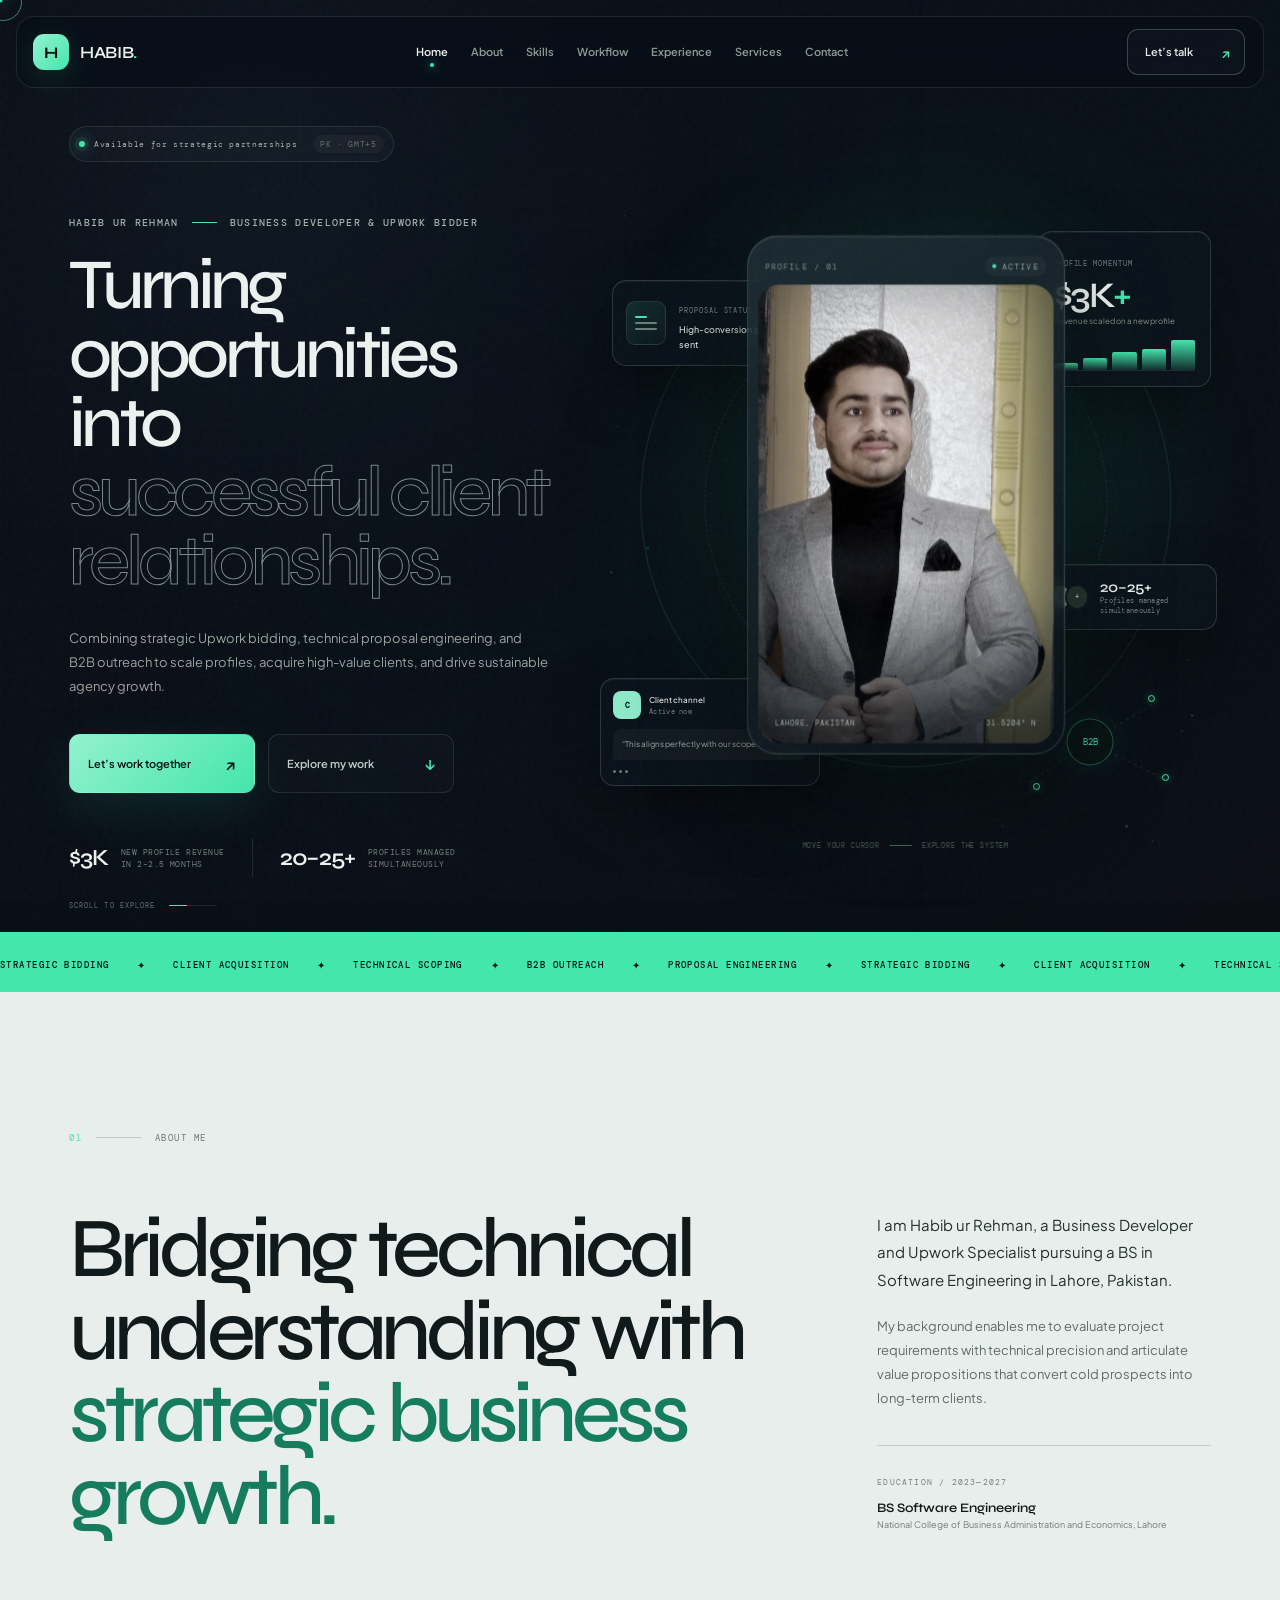
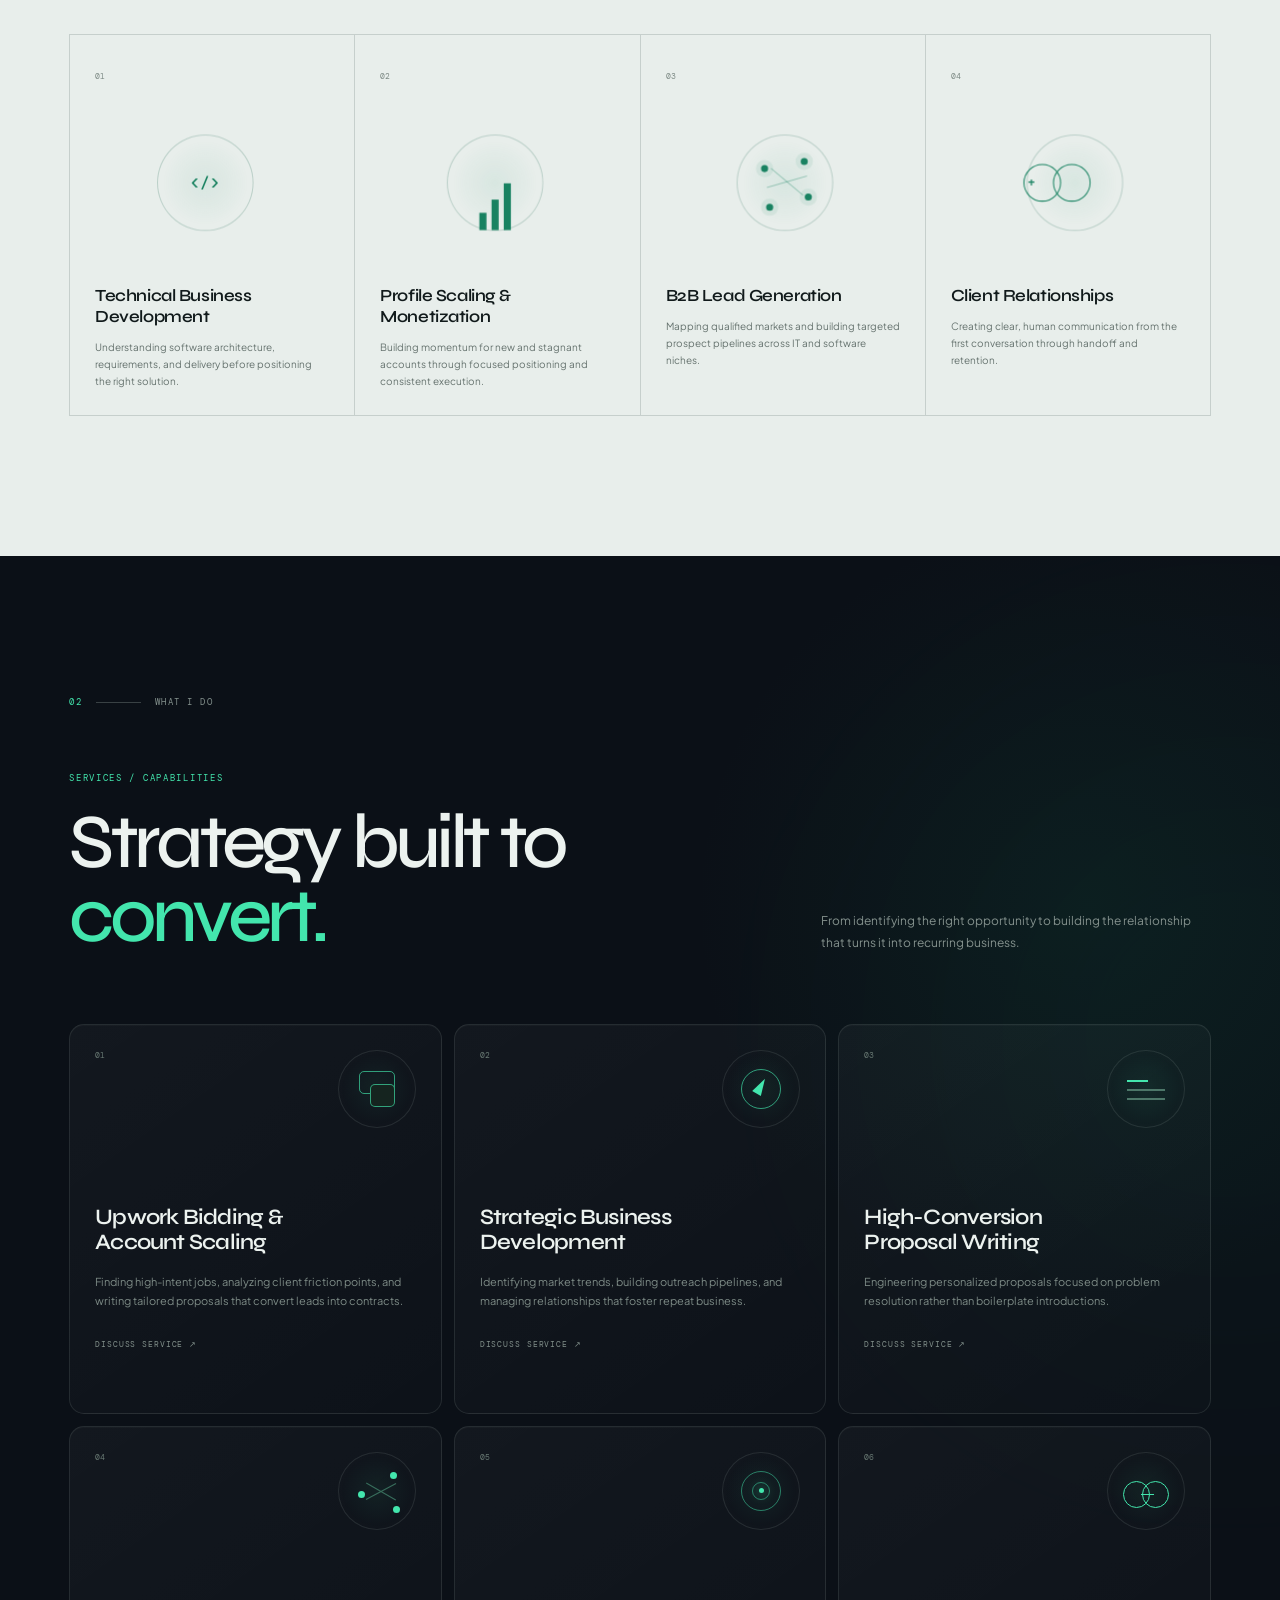
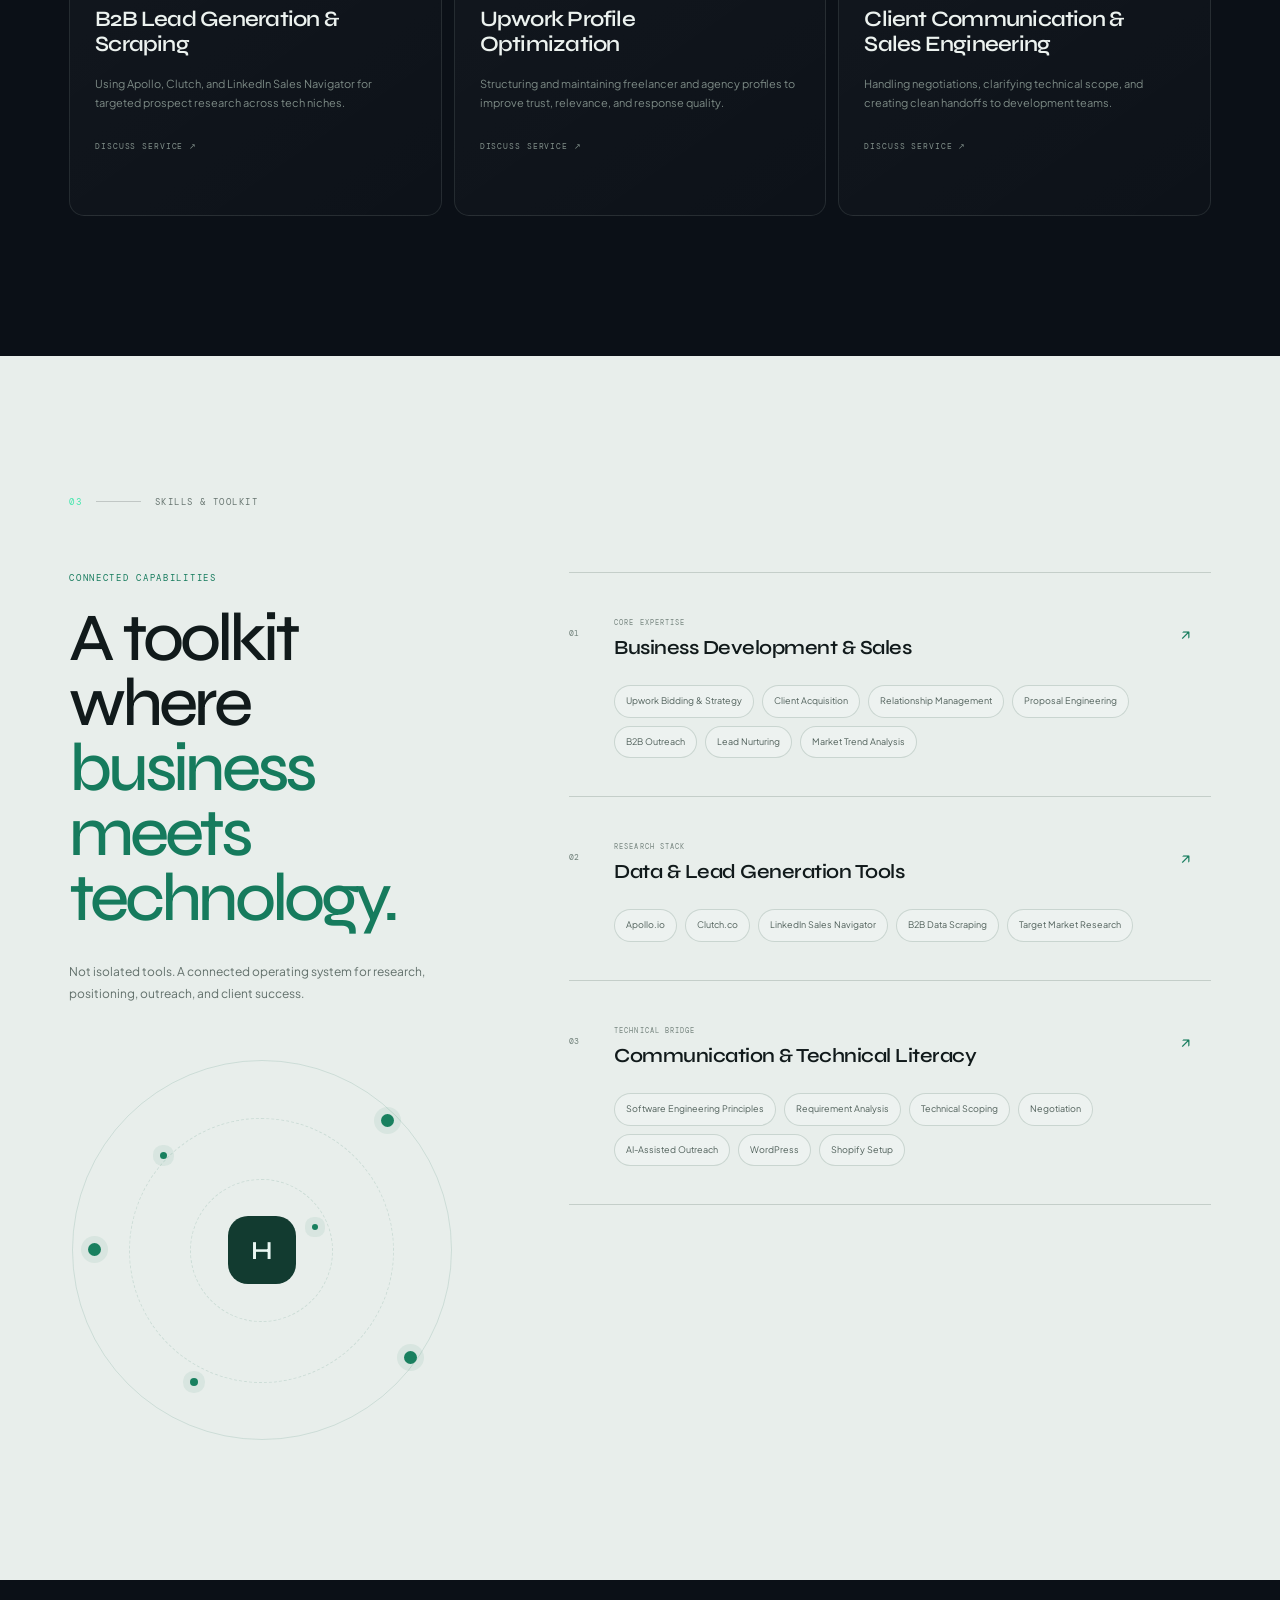
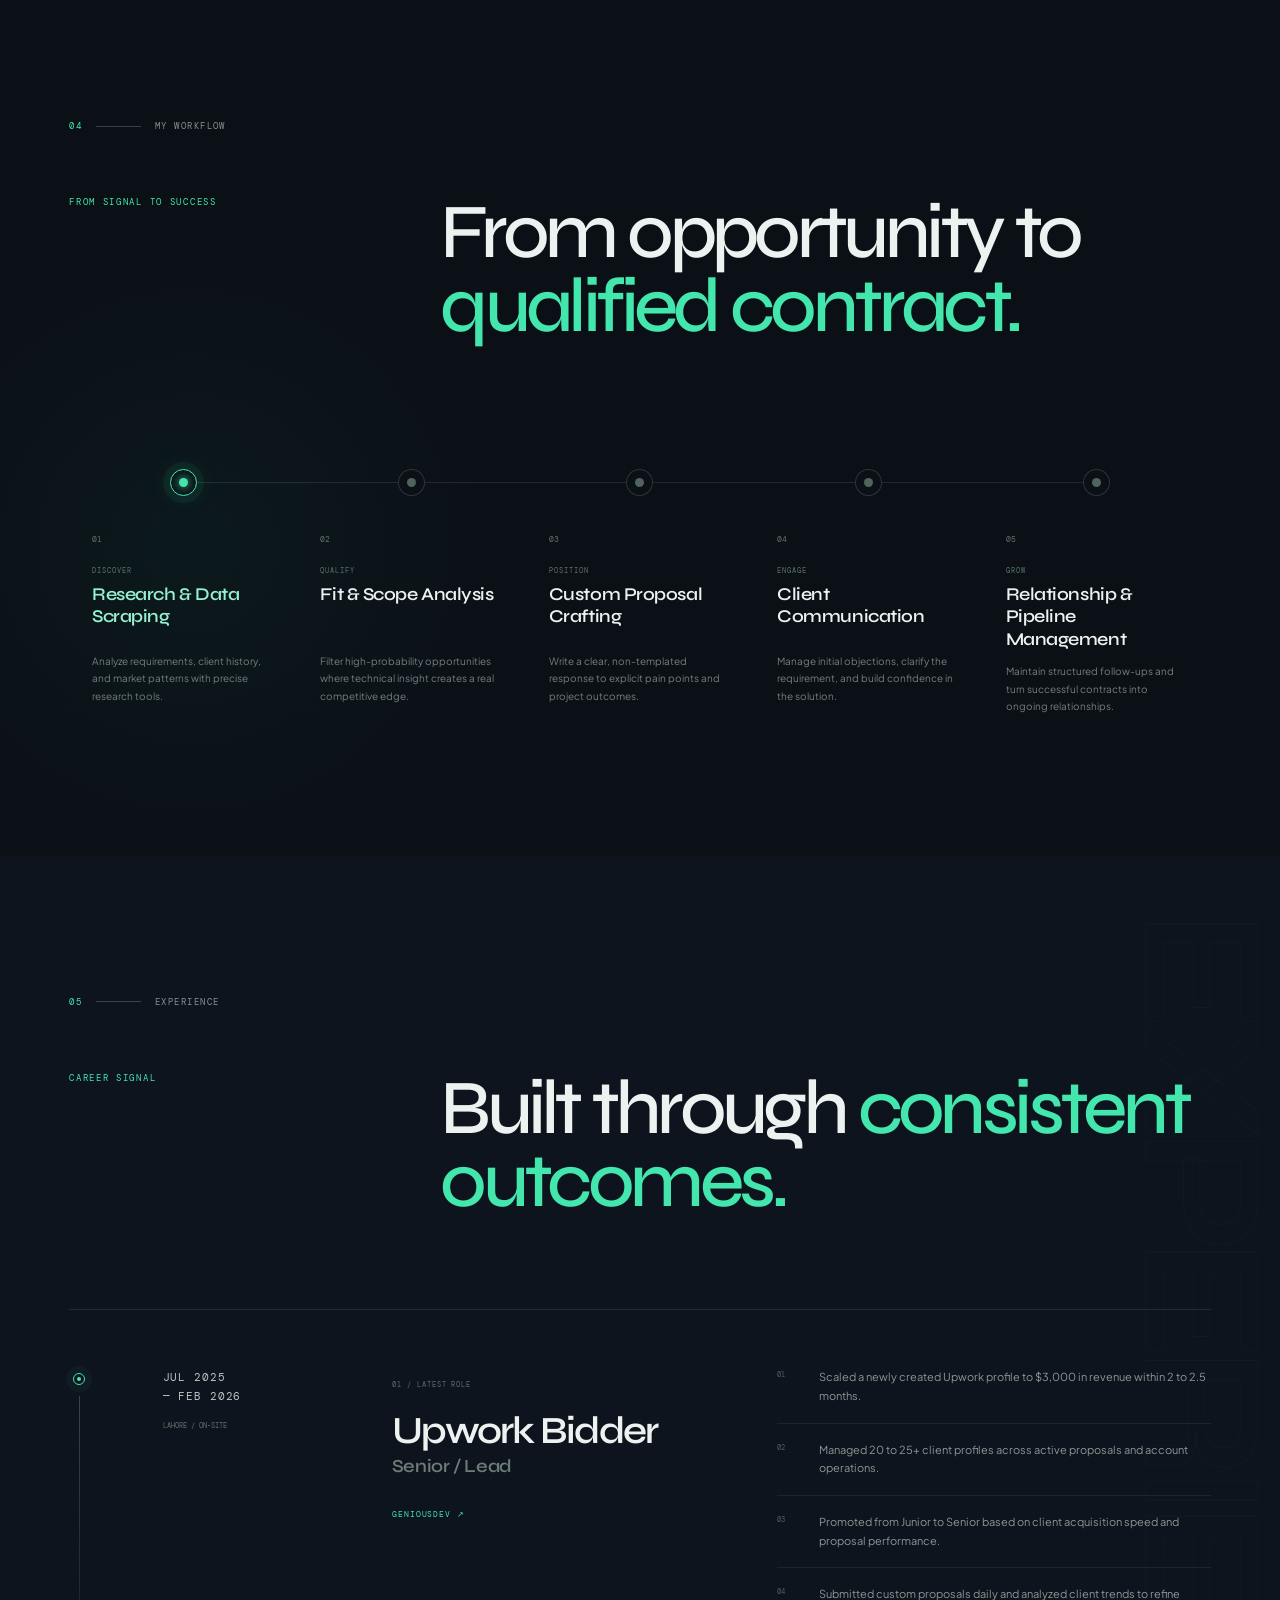
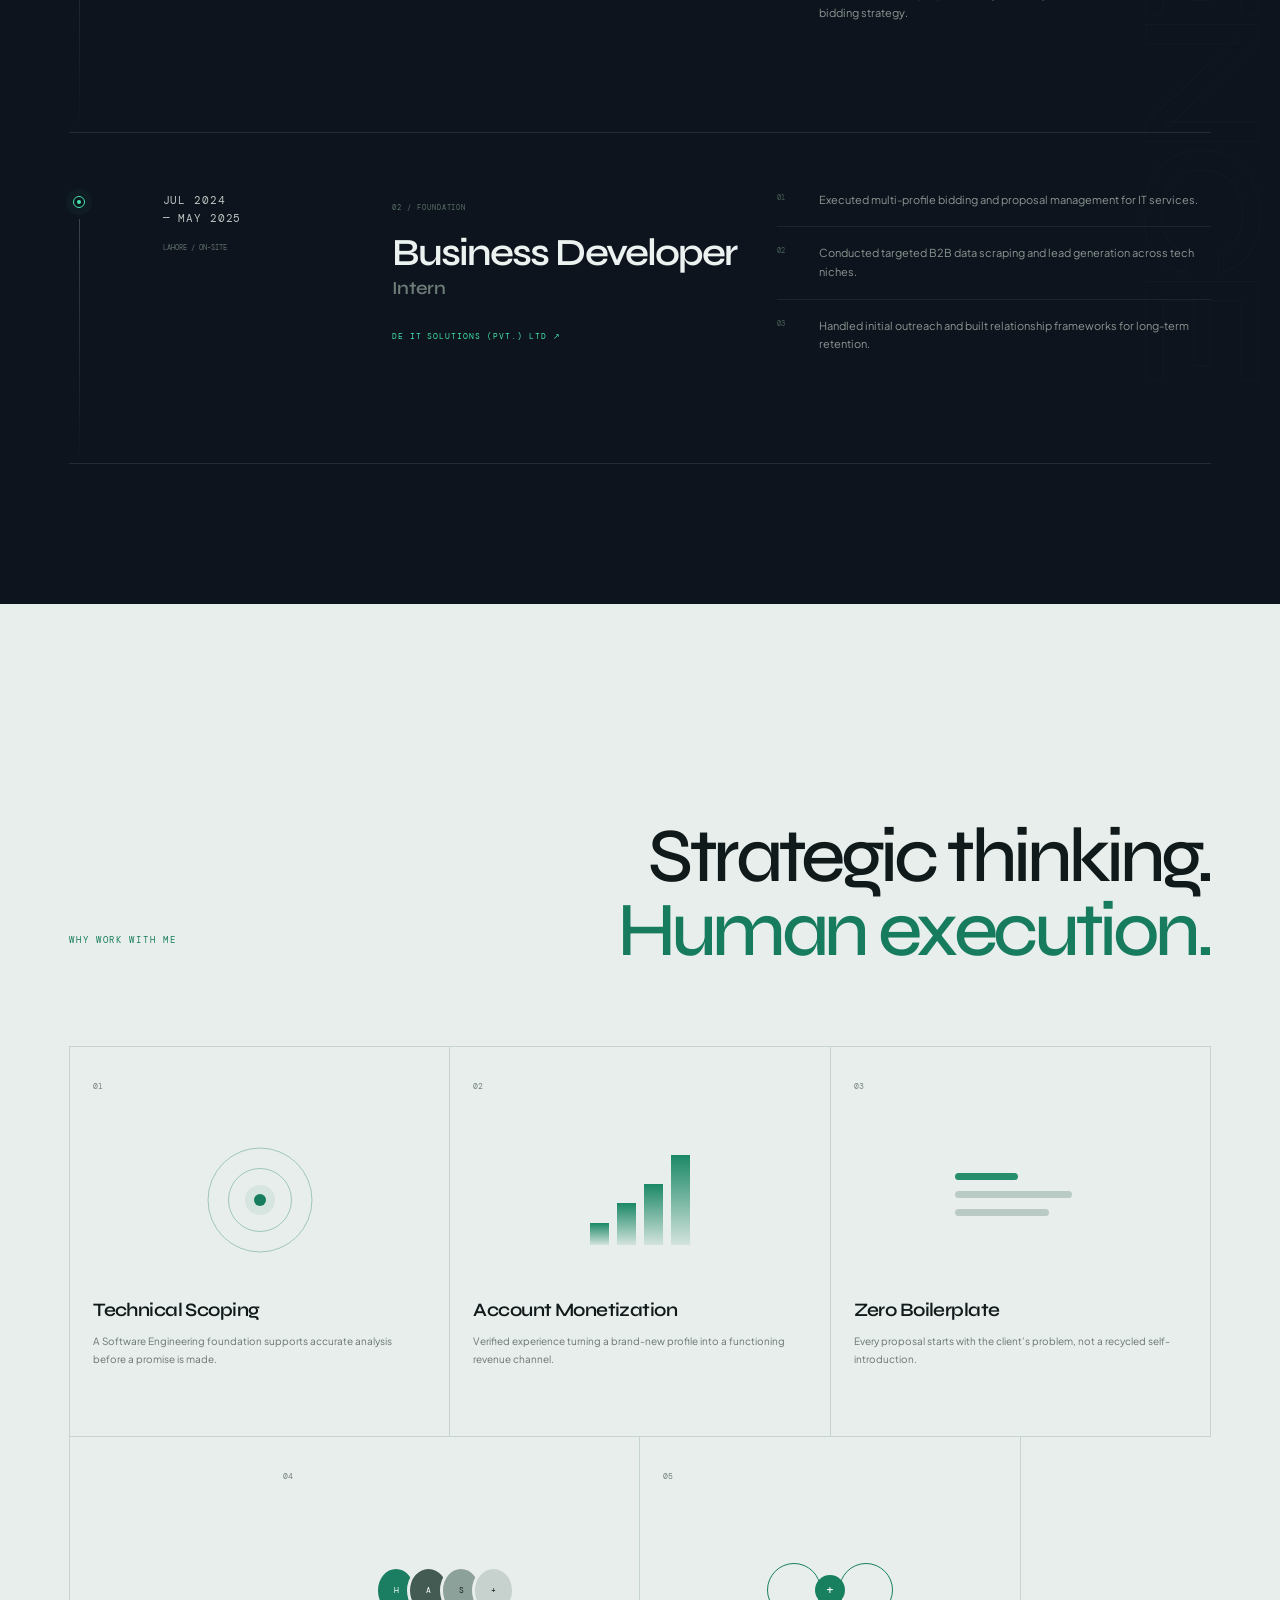
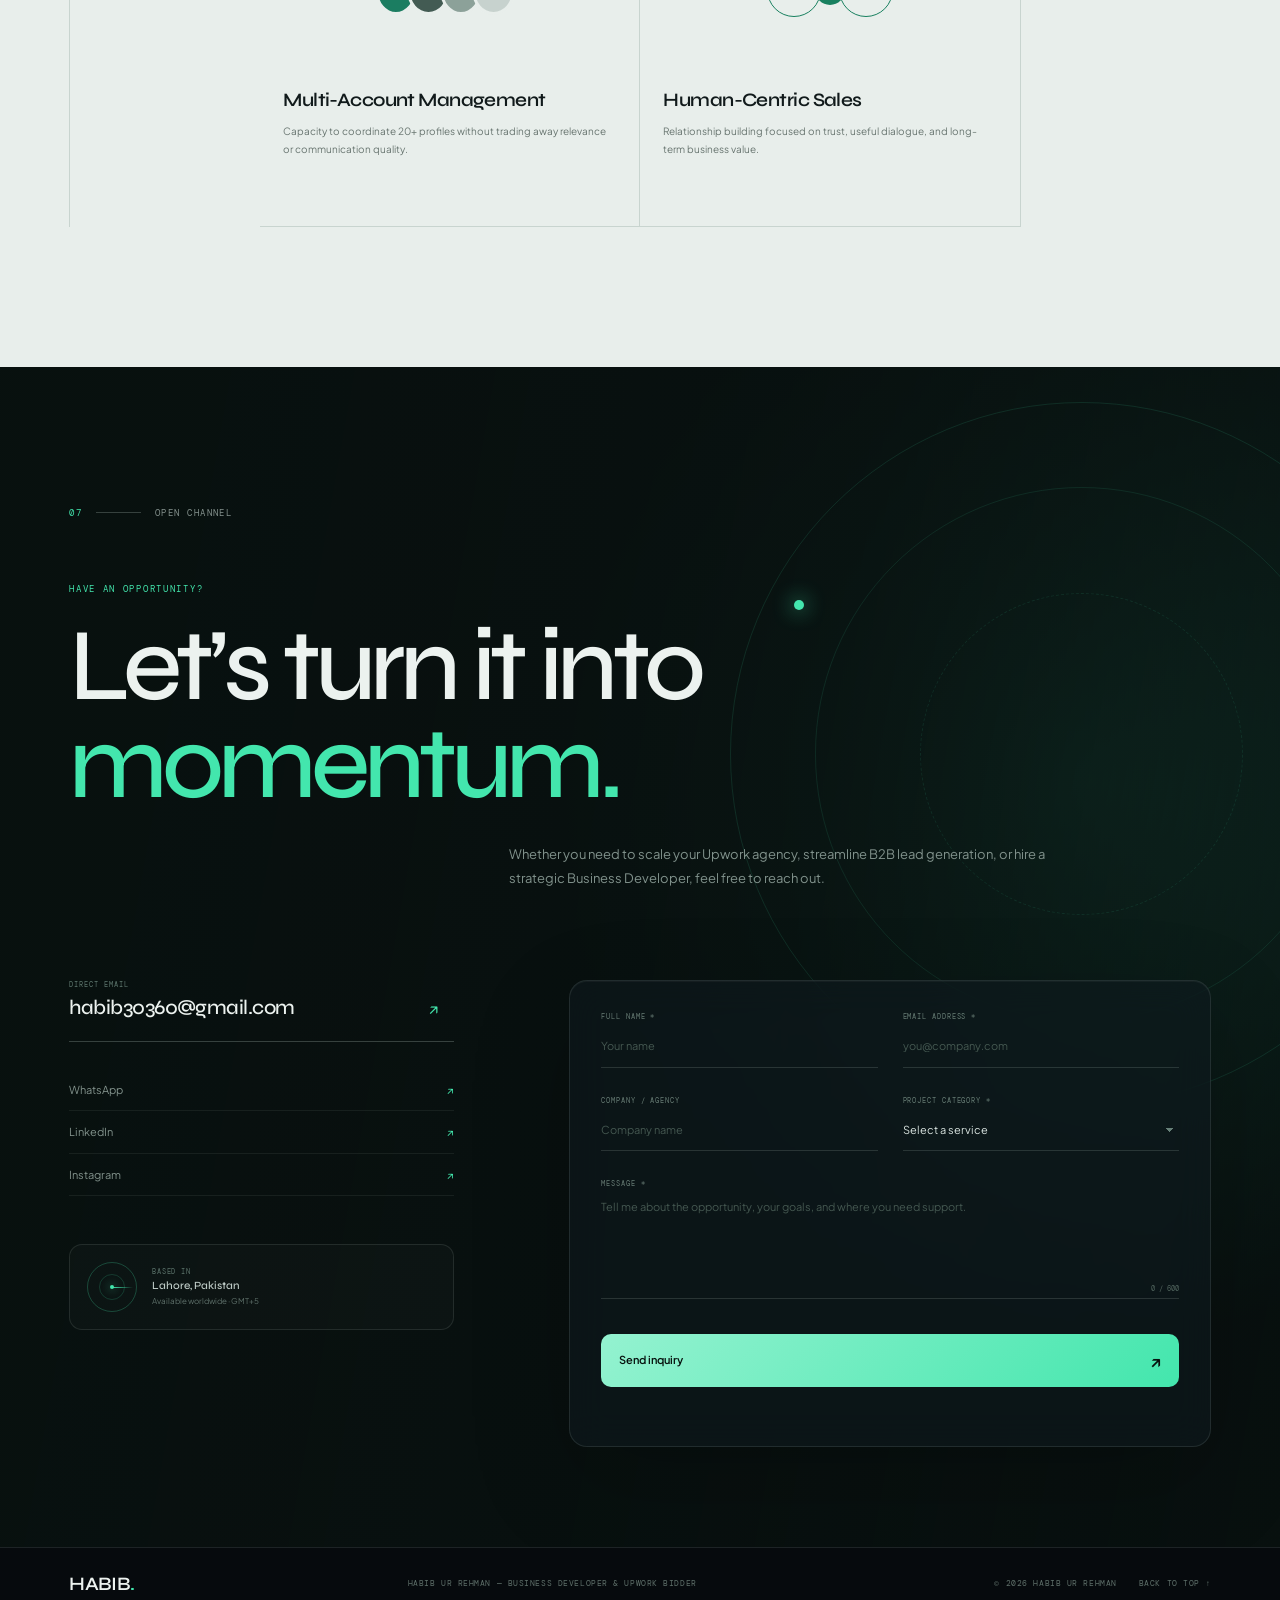
==== commit 4cd74e5d: "Add Habib portrait to hero" ====
--- a/index.html
+++ b/index.html
@@ -124,7 +124,7 @@
               </svg>
               <span class="portrait-monogram">HR</span>
             </div>
-            <img class="portrait-photo" data-src="assets/habib-portrait.webp" alt="Habib ur Rehman wearing a grey blazer and black turtleneck">
+            <img class="portrait-photo" src="assets/habib-portrait.webp" alt="Habib ur Rehman wearing a grey blazer and black turtleneck">
             <div class="portrait-vignette"></div>
             <div class="portrait-caption"><span>Lahore, Pakistan</span><span>31.5204° N</span></div>
           </div>
